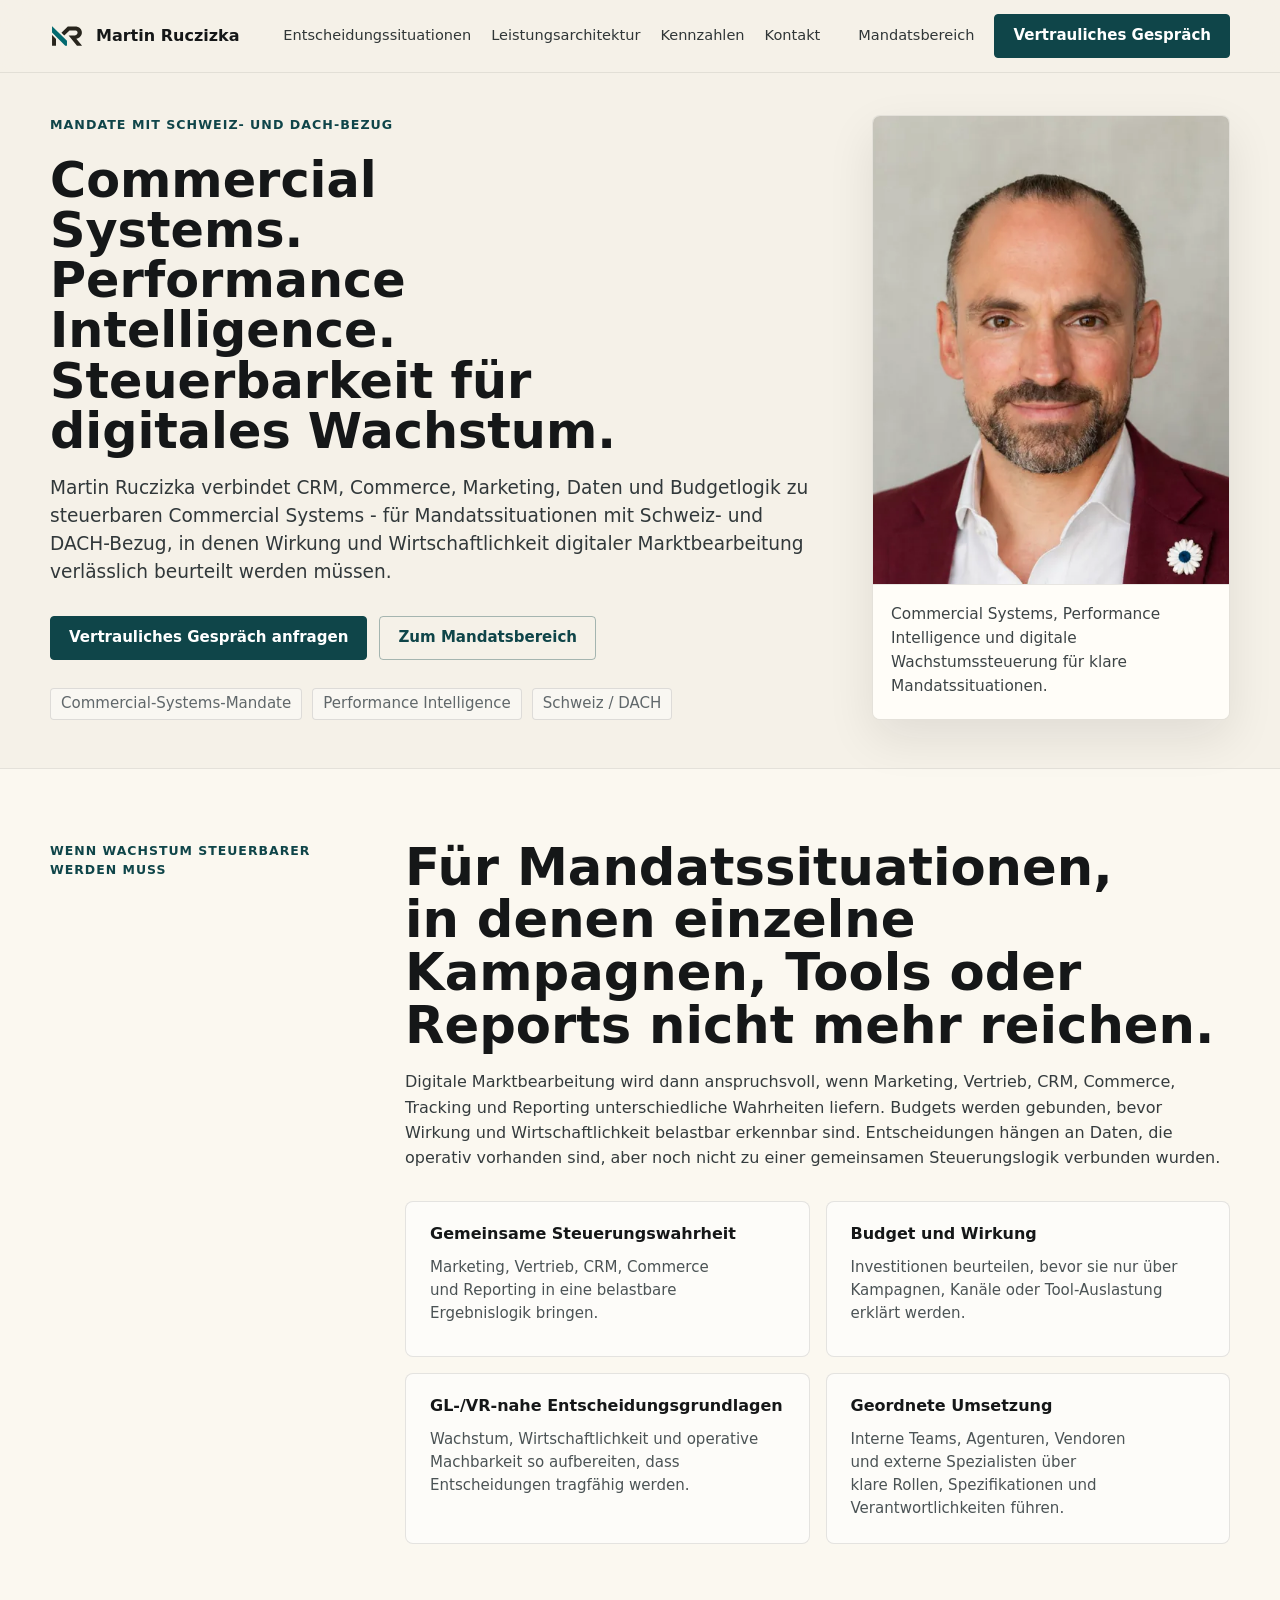
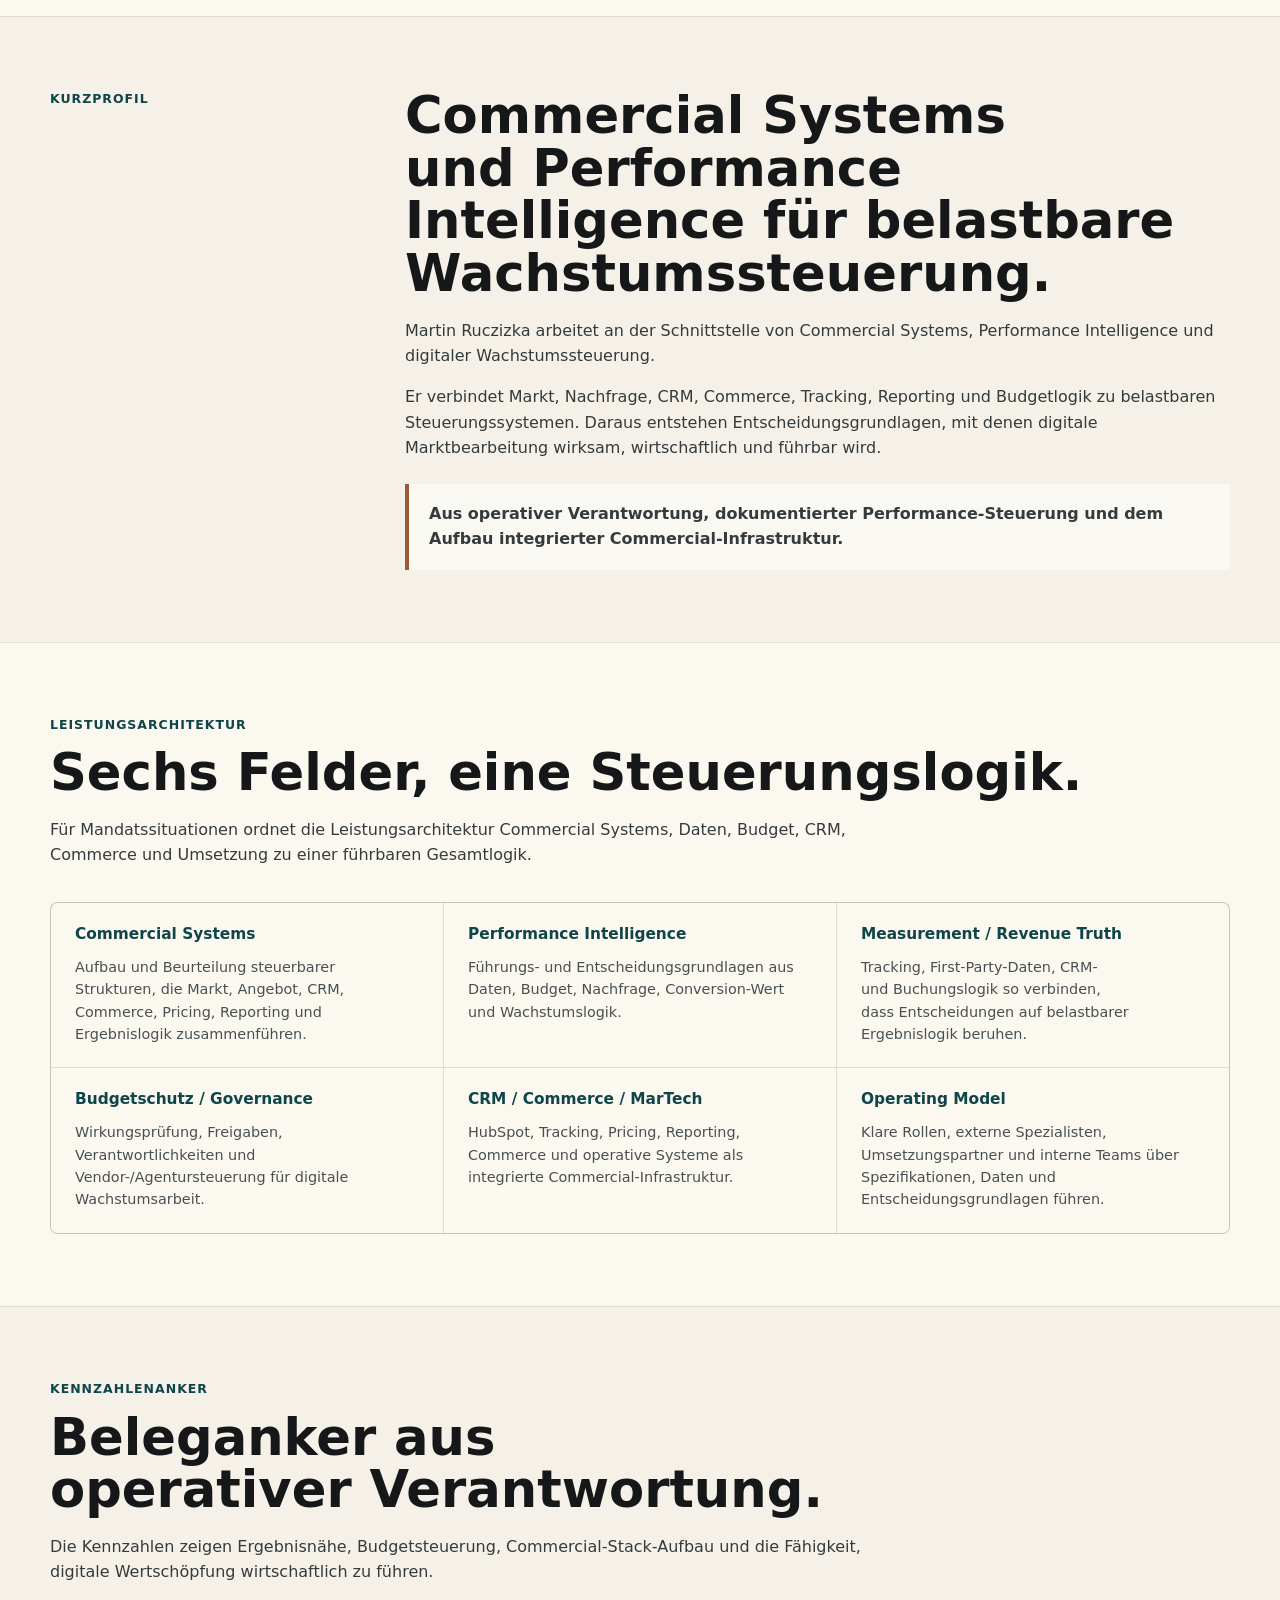
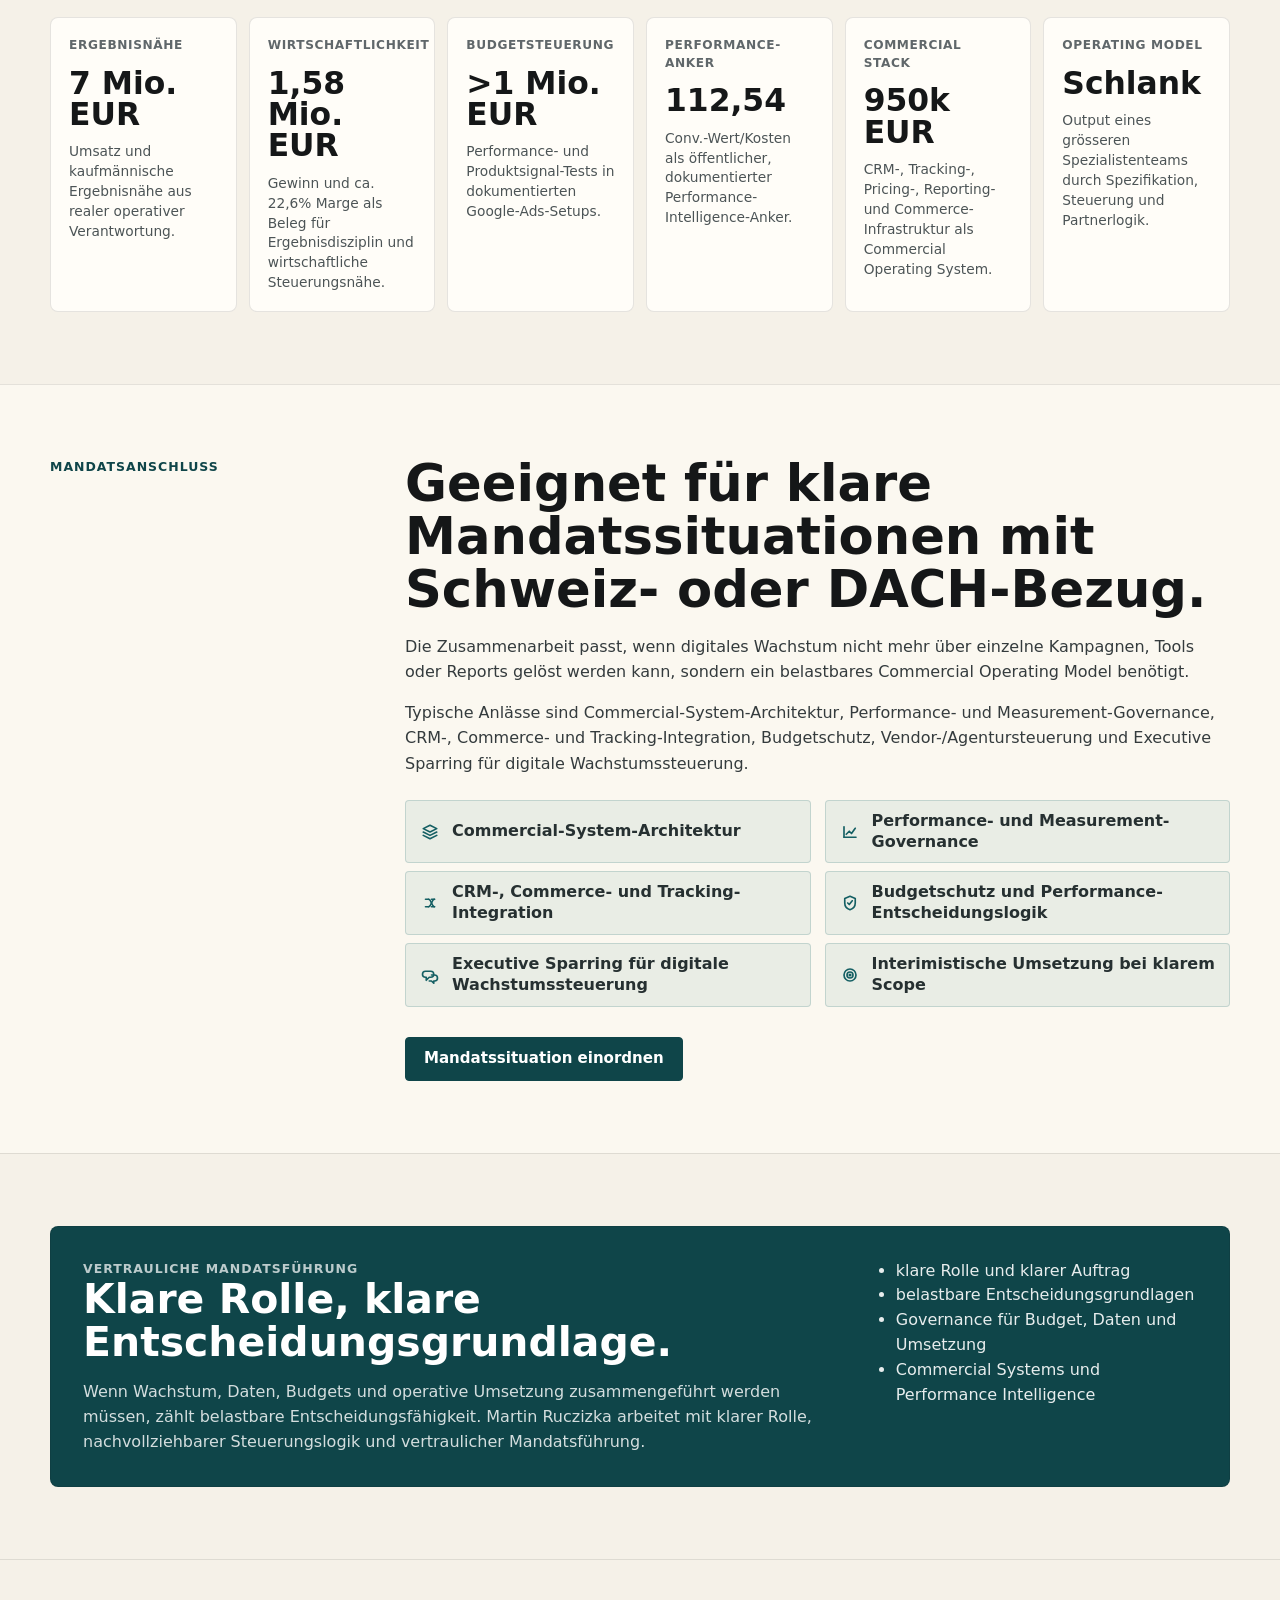
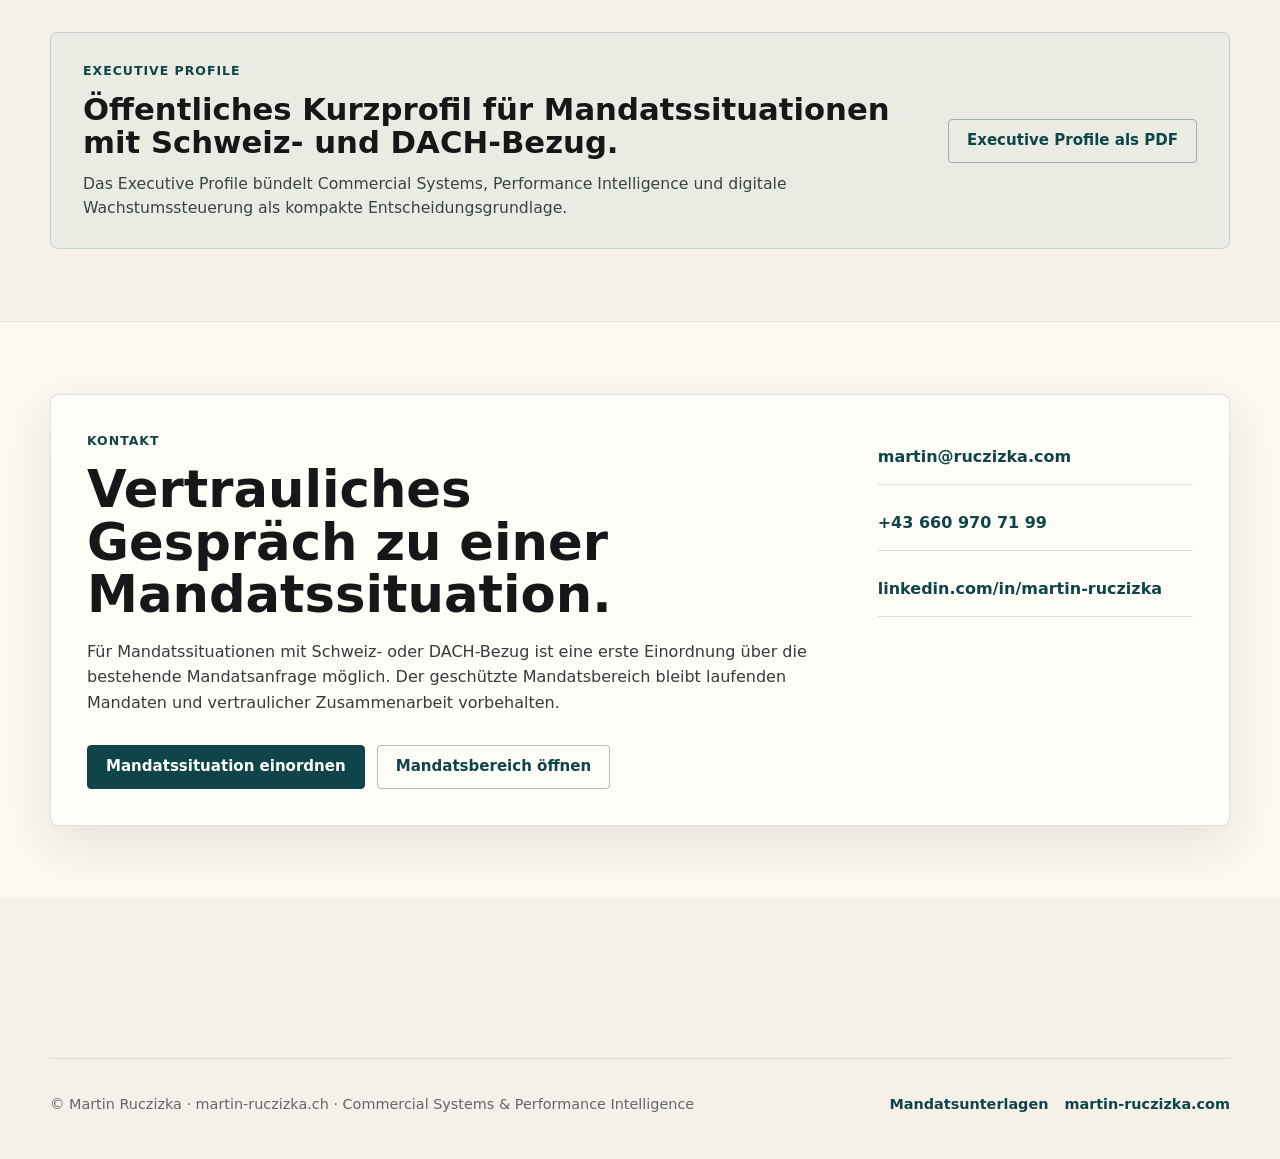
==== index.html @ a27197ae "add ch root favicon assets" ====
<!doctype html>
<html lang="de-CH">
<head>
  <meta charset="utf-8">
  <meta name="viewport" content="width=device-width,initial-scale=1">
  <title>Martin Ruczizka | Commercial Systems für Mandate mit Schweiz- und DACH-Bezug</title>
  <meta name="description" content="Martin Ruczizka verbindet Commercial Systems, Performance Intelligence, CRM, Commerce, Daten und Budgetlogik zu belastbaren Entscheidungsgrundlagen für Mandatssituationen mit Schweiz- und DACH-Bezug.">
  <meta name="robots" content="index,follow">
  <link rel="canonical" href="https://martin-ruczizka.ch/">
  <link rel="icon" href="/favicon.ico" sizes="any">
  <link rel="icon" type="image/png" sizes="48x48" href="/favicon-48x48.png">
  <link rel="icon" type="image/png" sizes="96x96" href="/favicon-96x96.png">
  <link rel="icon" type="image/svg+xml" href="/favicon.svg">
  <link rel="apple-touch-icon" sizes="180x180" href="/apple-touch-icon.png">
  <meta property="og:type" content="website">
  <meta property="og:title" content="Martin Ruczizka | Commercial Systems für Mandate mit Schweiz- und DACH-Bezug">
  <meta property="og:description" content="Martin Ruczizka verbindet Commercial Systems und Performance Intelligence zu belastbaren Entscheidungsgrundlagen für vertrauliche Mandatssituationen mit Schweiz- und DACH-Bezug.">
  <meta property="og:url" content="https://martin-ruczizka.ch/">
  <meta name="theme-color" content="#f5f1e8">
  <link rel="stylesheet" href="/shared/site-header.css">
  <style>
    :root {
      --paper: #f5f1e8;
      --paper-soft: #fbf8f0;
      --ink: #151718;
      --muted: #60676a;
      --line: #d9d1c4;
      --petrol: #145f63;
      --petrol-dark: #0f4549;
      --copper: #9b5c35;
      --sage: #dbe4dd;
      --white: #ffffff;
      --radius: 8px;
      --shadow: 0 18px 48px rgba(18, 24, 24, 0.09);
      font-family: Inter, ui-sans-serif, system-ui, -apple-system, BlinkMacSystemFont, "Segoe UI", sans-serif;
    }

    * {
      box-sizing: border-box;
    }

    html {
      scroll-behavior: smooth;
    }

    body {
      margin: 0;
      background: var(--paper);
      color: var(--ink);
      line-height: 1.55;
      text-rendering: optimizeLegibility;
    }

    img {
      display: block;
      max-width: 100%;
    }

    a {
      color: inherit;
      text-decoration: none;
    }

    .site-shell {
      min-height: 100vh;
    }

    .button {
      display: inline-flex;
      align-items: center;
      justify-content: center;
      min-height: 44px;
      padding: 0 18px;
      border: 1px solid var(--petrol-dark);
      border-radius: 4px;
      background: var(--petrol-dark);
      color: var(--white);
      font-weight: 700;
      font-size: 0.94rem;
      line-height: 1;
      transition: background 160ms ease, border-color 160ms ease, color 160ms ease;
    }

    .button:hover,
    .button:focus-visible {
      background: var(--petrol);
      border-color: var(--petrol);
      color: var(--white);
    }

    .button.secondary {
      background: transparent;
      color: var(--petrol-dark);
      border-color: rgba(15, 69, 73, 0.35);
    }

    .button.secondary:hover,
    .button.secondary:focus-visible {
      background: rgba(20, 95, 99, 0.08);
      border-color: var(--petrol);
      color: var(--petrol-dark);
    }

    .hero {
      width: min(1180px, calc(100% - 32px));
      margin: 0 auto;
      padding: 42px 0 48px;
      display: grid;
      grid-template-columns: minmax(0, 1fr) minmax(260px, 0.46fr);
      gap: 44px;
      align-items: end;
    }

    .eyebrow {
      margin: 0 0 20px;
      color: var(--petrol-dark);
      font-size: 0.79rem;
      font-weight: 800;
      letter-spacing: 0.08em;
      text-transform: uppercase;
    }

    h1,
    h2,
    h3,
    p {
      margin-top: 0;
    }

    h1 {
      max-width: 590px;
      margin-bottom: 18px;
      font-size: clamp(2.3rem, 3.85vw, 3.55rem);
      line-height: 1.02;
      letter-spacing: 0;
      font-weight: 820;
      text-wrap: balance;
      overflow-wrap: normal;
      word-break: normal;
      hyphens: manual;
    }

    .lead {
      max-width: 760px;
      color: #31383a;
      font-size: clamp(1.02rem, 1.45vw, 1.16rem);
      line-height: 1.5;
      text-wrap: pretty;
    }

    .hero-actions {
      display: flex;
      flex-wrap: wrap;
      gap: 12px;
      margin-top: 30px;
    }

    .meta-line {
      display: flex;
      flex-wrap: wrap;
      gap: 10px;
      margin-top: 28px;
      color: var(--muted);
      font-size: 0.94rem;
    }

    .meta-line span {
      display: inline-flex;
      align-items: center;
      min-height: 32px;
      padding: 0 10px;
      border: 1px solid rgba(21, 23, 24, 0.12);
      border-radius: 4px;
      background: rgba(255, 255, 255, 0.45);
    }

    .portrait-panel {
      align-self: stretch;
      display: grid;
      grid-template-rows: 1fr auto;
      overflow: hidden;
      border: 1px solid rgba(21, 23, 24, 0.1);
      border-radius: var(--radius);
      background: var(--paper-soft);
      box-shadow: var(--shadow);
    }

    .portrait-panel img {
      width: 100%;
      height: 100%;
      min-height: 300px;
      object-fit: cover;
      object-position: center 18%;
    }

    .portrait-caption {
      padding: 18px 18px 20px;
      border-top: 1px solid rgba(21, 23, 24, 0.1);
      background: #fffdf8;
      color: #3d4446;
      font-size: 0.96rem;
    }

    .band {
      border-top: 1px solid rgba(21, 23, 24, 0.1);
    }

    .band.light {
      background: var(--paper-soft);
    }

    .section {
      width: min(1180px, calc(100% - 32px));
      margin: 0 auto;
      padding: 72px 0;
    }

    .section-grid {
      display: grid;
      grid-template-columns: minmax(230px, 0.36fr) minmax(0, 1fr);
      gap: 58px;
      align-items: start;
    }

    .section-grid > *,
    .grid > *,
    .architecture > *,
    .metrics > *,
    .mandate-list > *,
    .contact-panel > *,
    .notice > * {
      min-width: 0;
    }

    .section h2 {
      margin-bottom: 18px;
      font-size: clamp(1.95rem, 4vw, 3.7rem);
      line-height: 1.03;
      letter-spacing: 0;
      text-wrap: balance;
      overflow-wrap: normal;
      word-break: normal;
      hyphens: manual;
    }

    .section-intro {
      max-width: 830px;
      color: #343b3d;
      font-size: clamp(1rem, 1.25vw, 1.08rem);
      line-height: 1.58;
      text-wrap: pretty;
    }

    .label {
      color: var(--petrol-dark);
      font-size: 0.78rem;
      font-weight: 850;
      letter-spacing: 0.08em;
      text-transform: uppercase;
    }

    .grid {
      display: grid;
      gap: 16px;
    }

    .grid.two {
      grid-template-columns: repeat(2, minmax(0, 1fr));
    }

    .card {
      min-height: 156px;
      padding: 22px 24px;
      border: 1px solid rgba(21, 23, 24, 0.11);
      border-radius: var(--radius);
      background: rgba(255, 255, 255, 0.58);
    }

    .card h3 {
      margin-bottom: 12px;
      font-size: clamp(1rem, 1.25vw, 1.08rem);
      line-height: 1.25;
      overflow-wrap: anywhere;
    }

    .card p {
      margin-bottom: 0;
      color: #4b5355;
      font-size: clamp(0.94rem, 1vw, 0.98rem);
      line-height: 1.55;
      text-wrap: pretty;
      overflow-wrap: anywhere;
    }

    .profile-copy {
      max-width: 860px;
      min-width: 0;
    }

    .profile-copy p {
      color: #333a3c;
      font-size: clamp(1rem, 1.25vw, 1.08rem);
      line-height: 1.58;
      text-wrap: pretty;
    }

    .proof-line {
      margin-top: 24px;
      padding: 18px 20px;
      border-left: 4px solid var(--copper);
      background: rgba(255, 255, 255, 0.5);
      color: #353b3c;
      font-weight: 650;
    }

    .architecture {
      display: grid;
      grid-template-columns: repeat(3, minmax(0, 1fr));
      gap: 1px;
      overflow: hidden;
      border: 1px solid rgba(21, 23, 24, 0.12);
      border-radius: var(--radius);
      background: rgba(21, 23, 24, 0.12);
    }

    .architecture-item {
      min-height: 158px;
      padding: 22px 24px;
      background: var(--paper-soft);
    }

    .architecture-item h3 {
      margin-bottom: 12px;
      font-size: clamp(0.96rem, 1vw, 1rem);
      line-height: 1.25;
      color: var(--petrol-dark);
      overflow-wrap: anywhere;
    }

    .architecture-item p {
      margin-bottom: 0;
      color: #485052;
      font-size: clamp(0.9rem, 0.95vw, 0.95rem);
      line-height: 1.55;
      text-wrap: pretty;
      overflow-wrap: anywhere;
    }

    .metrics {
      display: grid;
      grid-template-columns: repeat(6, minmax(0, 1fr));
      gap: 12px;
    }

    .metric {
      min-height: 156px;
      padding: 18px;
      border: 1px solid rgba(21, 23, 24, 0.11);
      border-radius: var(--radius);
      background: #fffdf8;
    }

    .metric small {
      display: block;
      min-height: 20px;
      margin-bottom: 12px;
      color: var(--muted);
      font-size: 0.76rem;
      font-weight: 800;
      letter-spacing: 0.05em;
      text-transform: uppercase;
    }

    .metric strong {
      display: block;
      margin-bottom: 12px;
      font-size: clamp(1.48rem, 2.45vw, 2rem);
      line-height: 1;
      letter-spacing: 0;
    }

    .metric p {
      margin-bottom: 0;
      color: #4c5456;
      font-size: clamp(0.86rem, 0.9vw, 0.9rem);
      line-height: 1.45;
      text-wrap: pretty;
      overflow-wrap: anywhere;
    }

    .mandate-list {
      display: grid;
      grid-template-columns: repeat(2, minmax(0, 1fr));
      gap: 8px 14px;
      margin: 24px 0 0;
      padding: 0;
      list-style: none;
    }

    .mandate-list li {
      display: flex;
      align-items: center;
      gap: 12px;
      min-height: 40px;
      padding: 10px 14px;
      border: 1px solid rgba(20, 95, 99, 0.18);
      border-radius: 4px;
      background: rgba(219, 228, 221, 0.55);
      color: #263031;
      font-weight: 650;
      line-height: 1.3;
    }

    .mandate-icon {
      display: inline-grid;
      place-items: center;
      width: 20px;
      height: 20px;
      flex: 0 0 20px;
      color: var(--petrol);
    }

    .mandate-icon svg {
      width: 18px;
      height: 18px;
      stroke: currentColor;
      stroke-width: 2.2;
      stroke-linecap: round;
      stroke-linejoin: round;
      fill: none;
    }

    .profile-panel {
      display: grid;
      grid-template-columns: minmax(0, 1fr) auto;
      gap: 28px;
      align-items: center;
      padding: 28px 32px;
      border: 1px solid rgba(20, 95, 99, 0.18);
      border-radius: var(--radius);
      background: rgba(219, 228, 221, 0.42);
    }

    .profile-panel h2 {
      max-width: 860px;
      margin-bottom: 12px;
      font-size: clamp(1.55rem, 2.4vw, 2.3rem);
      line-height: 1.08;
    }

    .profile-panel p:not(.label) {
      max-width: 820px;
      margin-bottom: 0;
      color: #394345;
      font-size: clamp(0.98rem, 1.2vw, 1.06rem);
      line-height: 1.55;
      text-wrap: pretty;
    }

    .button[aria-disabled="true"] {
      cursor: default;
      opacity: 0.72;
      pointer-events: none;
    }

    .notice {
      display: grid;
      grid-template-columns: minmax(0, 1fr) minmax(260px, 0.42fr);
      gap: 28px;
      align-items: start;
      padding: 32px;
      border: 1px solid rgba(21, 23, 24, 0.11);
      border-radius: var(--radius);
      background: var(--petrol-dark);
      color: var(--white);
    }

    .notice p {
      margin-bottom: 0;
      color: rgba(255, 255, 255, 0.82);
    }

    .notice h2 {
      margin-bottom: 16px;
      color: var(--white);
      font-size: clamp(1.8rem, 3.2vw, 3.1rem);
      line-height: 1.05;
      text-wrap: balance;
      overflow-wrap: anywhere;
      word-break: normal;
      hyphens: manual;
    }

    .notice ul {
      margin: 0;
      padding-left: 20px;
      color: rgba(255, 255, 255, 0.9);
    }

    .contact-panel {
      display: grid;
      grid-template-columns: minmax(0, 1fr) minmax(280px, 0.42fr);
      gap: 40px;
      align-items: start;
      padding: 36px;
      border: 1px solid rgba(21, 23, 24, 0.12);
      border-radius: var(--radius);
      background: #fffdf8;
      box-shadow: var(--shadow);
    }

    .contact-links {
      display: grid;
      gap: 12px;
    }

    .contact-links a {
      padding: 14px 0;
      border-bottom: 1px solid rgba(21, 23, 24, 0.12);
      color: var(--petrol-dark);
      font-weight: 750;
      word-break: break-word;
    }

    .footer {
      width: min(1180px, calc(100% - 32px));
      margin: 0 auto;
      padding: 34px 0 44px;
      display: flex;
      justify-content: space-between;
      gap: 16px;
      border-top: 1px solid rgba(21, 23, 24, 0.1);
      color: var(--muted);
      font-size: 0.9rem;
    }

    .footer a {
      color: var(--petrol-dark);
      font-weight: 700;
    }

    .footer-links {
      display: flex;
      justify-content: flex-end;
      gap: 16px;
      flex-wrap: wrap;
    }

    @media (min-width: 1025px) {
      #situationen,
      #architektur,
      #kennzahlen,
      #mandat {
        scroll-margin-top: 112px;
      }

      #kontakt {
        scroll-margin-top: 104px;
      }

      main {
        padding-bottom: 160px;
      }
    }

    @media (max-width: 1040px) {
      .hero,
      .section-grid,
      .contact-panel,
      .notice {
        grid-template-columns: minmax(0, 1fr);
      }

      .hero {
        padding-top: 50px;
      }

      .portrait-panel {
        max-width: 520px;
      }

      .architecture,
      .metrics {
        grid-template-columns: repeat(2, minmax(0, 1fr));
      }
    }

    @media (min-width: 721px) and (max-width: 1024px) {
      .section-grid {
        gap: 22px;
      }

      .section-grid .label {
        margin-bottom: 0;
      }

      .architecture-item {
        min-height: 0;
        padding: 22px;
      }

      .profile-panel {
        grid-template-columns: 1fr;
        gap: 20px;
        padding: 26px;
      }

      .profile-panel .button {
        justify-self: start;
      }
    }

    @media (max-width: 720px) {
      html {
        overflow-x: clip;
      }

      body {
        overflow-x: clip;
      }

      .hero,
      .section,
      .footer {
        width: auto;
        max-width: none;
        margin-left: 16px;
        margin-right: 16px;
      }

      h1 {
        max-width: 100%;
        font-size: clamp(1.86rem, 7.4vw, 2.32rem);
        line-height: 1.06;
      }

      .section h2 {
        font-size: clamp(1.48rem, 6.7vw, 1.92rem);
        line-height: 1.12;
        font-weight: 780;
        overflow-wrap: normal;
        word-break: normal;
        hyphens: manual;
      }

      .hero {
        padding-top: 34px;
      }

      .lead {
        font-size: clamp(0.98rem, 4.1vw, 1.04rem);
        line-height: 1.52;
      }

      .section-intro {
        font-size: clamp(0.95rem, 3.9vw, 1rem);
        line-height: 1.55;
      }

      .label {
        font-size: 0.72rem;
        line-height: 1.35;
      }

      .button {
        min-height: 42px;
        padding: 0 14px;
      }

      .section {
        padding: 54px 0;
      }

      .section-grid {
        gap: 18px;
      }

      .section-grid .label {
        margin-bottom: 0;
      }

      .grid.two,
      .architecture,
      .metrics,
      .mandate-list {
        grid-template-columns: minmax(0, 1fr);
      }

      .architecture-item {
        min-height: 0;
        padding: 20px;
      }

      .profile-panel {
        grid-template-columns: 1fr;
        gap: 18px;
        padding: 22px;
      }

      .profile-panel h2 {
        font-size: clamp(1.35rem, 6.1vw, 1.72rem);
      }

      .profile-copy {
        max-width: 100%;
      }

      .portrait-panel img {
        min-height: 340px;
      }

      .contact-panel,
      .notice {
        padding: 24px;
      }

      .notice h2 {
        font-size: clamp(1.16rem, 5.2vw, 1.42rem);
        line-height: 1.16;
        font-weight: 760;
      }

      .notice .label {
        font-size: 0.68rem;
      }

      .notice p,
      .notice li {
        font-size: clamp(0.94rem, 3.8vw, 1rem);
        line-height: 1.5;
      }

      .footer {
        flex-direction: column;
      }

      .footer-links {
        justify-content: flex-start;
      }
    }
  </style>
</head>
<body>
  <div class="site-shell" id="top">
    <!-- shared:site-header:start -->
<header class="topbar">
  <nav class="nav" aria-label="Hauptnavigation">
    <a class="brand" href="#top" aria-label="Martin Ruczizka Startseite">
      <img src="/assets/brand/mr-logo-progress-05-mark.svg" alt="" width="34" height="34">
      <span>Martin Ruczizka</span>
    </a>
    <div class="nav-links">
      <a class="nav-section-link" href="#situationen">Entscheidungssituationen</a>
      <a class="nav-section-link" href="#architektur">Leistungsarchitektur</a>
      <a class="nav-section-link" href="#kennzahlen">Kennzahlen</a>
      <a class="nav-section-link" href="#kontakt">Kontakt</a>
      <a href="https://mandate.martin-ruczizka.com/login">Mandatsbereich</a>
      <a class="button" href="https://martin-ruczizka.com/#mandat-einordnen">Vertrauliches Gespräch</a>
    </div>
  </nav>
</header>
<!-- shared:site-header:end -->

    <main>
      <section class="hero" aria-labelledby="hero-title">
        <div>
          <p class="eyebrow">Mandate mit Schweiz- und DACH-Bezug</p>
          <h1 id="hero-title">Commercial Systems. Performance Intelligence. Steuerbarkeit für digitales Wachstum.</h1>
          <p class="lead">Martin Ruczizka verbindet CRM, Commerce, Marketing, Daten und Budgetlogik zu steuerbaren Commercial Systems - für Mandatssituationen mit Schweiz- und DACH-Bezug, in denen Wirkung und Wirtschaftlichkeit digitaler Marktbearbeitung verlässlich beurteilt werden müssen.</p>
          <div class="hero-actions">
            <a class="button" href="https://martin-ruczizka.com/#mandat-einordnen">Vertrauliches Gespräch anfragen</a>
            <a class="button secondary" href="https://mandate.martin-ruczizka.com/login">Zum Mandatsbereich</a>
          </div>
          <div class="meta-line" aria-label="Profilrahmen">
            <span>Commercial-Systems-Mandate</span>
            <span>Performance Intelligence</span>
            <span>Schweiz / DACH</span>
          </div>
        </div>
        <aside class="portrait-panel" aria-label="Profilbild und Einordnung">
          <img src="/assets/profile_photo/martin-ruczizka-commercial-systems-profile-640.webp" alt="Martin Ruczizka">
          <div class="portrait-caption">Commercial Systems, Performance Intelligence und digitale Wachstumssteuerung für klare Mandatssituationen.</div>
        </aside>
      </section>

      <section class="band light" id="situationen">
        <div class="section section-grid">
          <div>
            <p class="label">Wenn Wachstum steuerbarer werden muss</p>
          </div>
          <div>
            <h2>Für Mandatssituationen, in denen einzelne Kampagnen, Tools oder Reports nicht mehr reichen.</h2>
            <p class="section-intro">Digitale Marktbearbeitung wird dann anspruchsvoll, wenn Marketing, Vertrieb, CRM, Commerce, Tracking und Reporting unterschiedliche Wahrheiten liefern. Budgets werden gebunden, bevor Wirkung und Wirtschaftlichkeit belastbar erkennbar sind. Entscheidungen hängen an Daten, die operativ vorhanden sind, aber noch nicht zu einer gemeinsamen Steuerungslogik verbunden wurden.</p>
            <div class="grid two" style="margin-top: 30px;">
              <article class="card">
                <h3>Gemeinsame Steuerungswahrheit</h3>
                <p>Marketing, Vertrieb, CRM, Commerce und Reporting in eine belastbare Ergebnislogik bringen.</p>
              </article>
              <article class="card">
                <h3>Budget und Wirkung</h3>
                <p>Investitionen beurteilen, bevor sie nur über Kampagnen, Kanäle oder Tool-Auslastung erklärt werden.</p>
              </article>
              <article class="card">
                <h3>GL-/VR-nahe Entscheidungsgrundlagen</h3>
                <p>Wachstum, Wirtschaftlichkeit und operative Machbarkeit so aufbereiten, dass Entscheidungen tragfähig werden.</p>
              </article>
              <article class="card">
                <h3>Geordnete Umsetzung</h3>
                <p>Interne Teams, Agenturen, Vendoren und externe Spezialisten über klare Rollen, Spezifikationen und Verantwortlichkeiten führen.</p>
              </article>
            </div>
          </div>
        </div>
      </section>

      <section class="band">
        <div class="section section-grid">
          <div>
            <p class="label">Kurzprofil</p>
          </div>
          <div class="profile-copy">
            <h2>Commercial Systems und Performance Intelligence für belastbare Wachstumssteuerung.</h2>
            <p>Martin Ruczizka arbeitet an der Schnittstelle von Commercial Systems, Performance Intelligence und digitaler Wachstumssteuerung.</p>
              <p>Er verbindet Markt, Nachfrage, CRM, Commerce, Tracking, Reporting und Budgetlogik zu belastbaren Steuerungssystemen. Daraus entstehen Entscheidungsgrundlagen, mit denen digitale Marktbearbeitung wirksam, wirtschaftlich und führbar wird.</p>
            <div class="proof-line">Aus operativer Verantwortung, dokumentierter Performance-Steuerung und dem Aufbau integrierter Commercial-Infrastruktur.</div>
          </div>
        </div>
      </section>

      <section class="band light" id="architektur">
        <div class="section">
          <p class="label">Leistungsarchitektur</p>
          <h2>Sechs Felder, eine Steuerungslogik.</h2>
          <p class="section-intro">Für Mandatssituationen ordnet die Leistungsarchitektur Commercial Systems, Daten, Budget, CRM, Commerce und Umsetzung zu einer führbaren Gesamtlogik.</p>
          <div class="architecture" style="margin-top: 34px;">
            <article class="architecture-item">
              <h3>Commercial Systems</h3>
              <p>Aufbau und Beurteilung steuerbarer Strukturen, die Markt, Angebot, CRM, Commerce, Pricing, Reporting und Ergebnislogik zusammenführen.</p>
            </article>
            <article class="architecture-item">
              <h3>Performance Intelligence</h3>
              <p>Führungs- und Entscheidungsgrundlagen aus Daten, Budget, Nachfrage, Conversion-Wert und Wachstumslogik.</p>
            </article>
            <article class="architecture-item">
              <h3>Measurement / Revenue Truth</h3>
              <p>Tracking, First-Party-Daten, CRM- und Buchungslogik so verbinden, dass Entscheidungen auf belastbarer Ergebnislogik beruhen.</p>
            </article>
            <article class="architecture-item">
              <h3>Budgetschutz / Governance</h3>
              <p>Wirkungsprüfung, Freigaben, Verantwortlichkeiten und Vendor-/Agentursteuerung für digitale Wachstumsarbeit.</p>
            </article>
            <article class="architecture-item">
              <h3>CRM / Commerce / MarTech</h3>
              <p>HubSpot, Tracking, Pricing, Reporting, Commerce und operative Systeme als integrierte Commercial-Infrastruktur.</p>
            </article>
            <article class="architecture-item">
              <h3>Operating Model</h3>
              <p>Klare Rollen, externe Spezialisten, Umsetzungspartner und interne Teams über Spezifikationen, Daten und Entscheidungsgrundlagen führen.</p>
            </article>
          </div>
        </div>
      </section>

      <section class="band" id="kennzahlen">
        <div class="section">
          <p class="label">Kennzahlenanker</p>
          <h2>Beleganker aus operativer Verantwortung.</h2>
          <p class="section-intro">Die Kennzahlen zeigen Ergebnisnähe, Budgetsteuerung, Commercial-Stack-Aufbau und die Fähigkeit, digitale Wertschöpfung wirtschaftlich zu führen.</p>
          <div class="metrics" style="margin-top: 32px;">
            <article class="metric">
              <small>Ergebnisnähe</small>
              <strong>7 Mio. EUR</strong>
              <p>Umsatz und kaufmännische Ergebnisnähe aus realer operativer Verantwortung.</p>
            </article>
            <article class="metric">
              <small>Wirtschaftlichkeit</small>
              <strong>1,58 Mio. EUR</strong>
              <p>Gewinn und ca. 22,6% Marge als Beleg für Ergebnisdisziplin und wirtschaftliche Steuerungsnähe.</p>
            </article>
            <article class="metric">
              <small>Budgetsteuerung</small>
              <strong>&gt;1 Mio. EUR</strong>
              <p>Performance- und Produktsignal-Tests in dokumentierten Google-Ads-Setups.</p>
            </article>
            <article class="metric">
              <small>Performance-Anker</small>
              <strong>112,54</strong>
              <p>Conv.-Wert/Kosten als öffentlicher, dokumentierter Performance-Intelligence-Anker.</p>
            </article>
            <article class="metric">
              <small>Commercial Stack</small>
              <strong>950k EUR</strong>
              <p>CRM-, Tracking-, Pricing-, Reporting- und Commerce-Infrastruktur als Commercial Operating System.</p>
            </article>
            <article class="metric">
              <small>Operating Model</small>
              <strong>Schlank</strong>
              <p>Output eines grösseren Spezialistenteams durch Spezifikation, Steuerung und Partnerlogik.</p>
            </article>
          </div>
        </div>
      </section>

      <section class="band light" id="mandat">
        <div class="section section-grid">
          <div>
            <p class="label">Mandatsanschluss</p>
          </div>
          <div>
            <h2>Geeignet für klare Mandatssituationen mit Schweiz- oder DACH-Bezug.</h2>
            <p class="section-intro">Die Zusammenarbeit passt, wenn digitales Wachstum nicht mehr über einzelne Kampagnen, Tools oder Reports gelöst werden kann, sondern ein belastbares Commercial Operating Model benötigt.</p>
            <p class="section-intro">Typische Anlässe sind Commercial-System-Architektur, Performance- und Measurement-Governance, CRM-, Commerce- und Tracking-Integration, Budgetschutz, Vendor-/Agentursteuerung und Executive Sparring für digitale Wachstumssteuerung.</p>
            <ul class="mandate-list">
              <li><span class="mandate-icon" aria-hidden="true"><svg viewBox="0 0 24 24"><path d="M12 3 3 7.5l9 4.5 9-4.5L12 3Z"/><path d="m3 12 9 4.5 9-4.5"/><path d="m3 16.5 9 4.5 9-4.5"/></svg></span><span>Commercial-System-Architektur</span></li>
              <li><span class="mandate-icon" aria-hidden="true"><svg viewBox="0 0 24 24"><path d="M4 19V5"/><path d="M4 19h16"/><path d="m7 15 4-4 3 3 5-7"/></svg></span><span>Performance- und Measurement-Governance</span></li>
              <li><span class="mandate-icon" aria-hidden="true"><svg viewBox="0 0 24 24"><path d="M6 7h4"/><path d="M14 17h4"/><path d="M10 7c4 0 4 10 8 10"/><path d="M14 7h4"/><path d="M6 17h4"/><path d="M10 17c4 0 4-10 8-10"/></svg></span><span>CRM-, Commerce- und Tracking-Integration</span></li>
              <li><span class="mandate-icon" aria-hidden="true"><svg viewBox="0 0 24 24"><path d="M12 3 5 6v6c0 4.4 2.8 7.6 7 9 4.2-1.4 7-4.6 7-9V6l-7-3Z"/><path d="m9 12 2 2 4-5"/></svg></span><span>Budgetschutz und Performance-Entscheidungslogik</span></li>
              <li><span class="mandate-icon" aria-hidden="true"><svg viewBox="0 0 24 24"><path d="M7 15H6a4 4 0 0 1 0-8h7a4 4 0 0 1 0 8h-2l-4 4v-4Z"/><path d="M14 12h4a4 4 0 0 1 0 8h-1v3l-3-3h-3"/></svg></span><span>Executive Sparring für digitale Wachstumssteuerung</span></li>
              <li><span class="mandate-icon" aria-hidden="true"><svg viewBox="0 0 24 24"><circle cx="12" cy="12" r="8"/><circle cx="12" cy="12" r="4"/><circle cx="12" cy="12" r="1"/></svg></span><span>Interimistische Umsetzung bei klarem Scope</span></li>
            </ul>
            <div class="hero-actions">
              <a class="button" href="https://martin-ruczizka.com/#mandat-einordnen">Mandatssituation einordnen</a>
            </div>
          </div>
        </div>
      </section>

      <section class="band">
        <div class="section">
          <div class="notice">
            <div>
              <p class="label" style="color: rgba(255,255,255,0.72);">Vertrauliche Mandatsführung</p>
              <h2>Klare Rolle, klare Entscheidungsgrundlage.</h2>
              <p>Wenn Wachstum, Daten, Budgets und operative Umsetzung zusammengeführt werden müssen, zählt belastbare Entscheidungsfähigkeit. Martin Ruczizka arbeitet mit klarer Rolle, nachvollziehbarer Steuerungslogik und vertraulicher Mandatsführung.</p>
            </div>
            <ul>
              <li>klare Rolle und klarer Auftrag</li>
              <li>belastbare Entscheidungsgrundlagen</li>
              <li>Governance für Budget, Daten und Umsetzung</li>
              <li>Commercial Systems und Performance Intelligence</li>
            </ul>
          </div>
        </div>
      </section>

      <section class="band">
        <div class="section">
          <div class="profile-panel">
            <div>
              <p class="label">Executive Profile</p>
              <h2>Öffentliches Kurzprofil für Mandatssituationen mit Schweiz- und DACH-Bezug.</h2>
              <p>Das Executive Profile bündelt Commercial Systems, Performance Intelligence und digitale Wachstumssteuerung als kompakte Entscheidungsgrundlage.</p>
            </div>
            <a class="button secondary" href="/assets/pdf/martin-ruczizka-executive-profile-schweiz-commercial-systems.pdf">Executive Profile als PDF</a>
          </div>
        </div>
      </section>

      <section class="band light" id="kontakt">
        <div class="section">
          <div class="contact-panel">
            <div>
              <p class="label">Kontakt</p>
              <h2>Vertrauliches Gespräch zu einer Mandatssituation.</h2>
              <p class="section-intro">Für Mandatssituationen mit Schweiz- oder DACH-Bezug ist eine erste Einordnung über die bestehende Mandatsanfrage möglich. Der geschützte Mandatsbereich bleibt laufenden Mandaten und vertraulicher Zusammenarbeit vorbehalten.</p>
              <div class="hero-actions">
                <a class="button" href="https://martin-ruczizka.com/#mandat-einordnen">Mandatssituation einordnen</a>
                <a class="button secondary" href="https://mandate.martin-ruczizka.com/login">Mandatsbereich öffnen</a>
              </div>
            </div>
            <div class="contact-links" aria-label="Direkte Kontaktdaten">
              <a href="mailto:martin@ruczizka.com">martin@ruczizka.com</a>
              <a href="tel:+436609707199">+43 660 970 71 99</a>
              <a href="https://www.linkedin.com/in/martin-ruczizka/">linkedin.com/in/martin-ruczizka</a>
            </div>
          </div>
        </div>
      </section>
    </main>

    <footer class="footer">
      <span>© Martin Ruczizka · martin-ruczizka.ch · Commercial Systems &amp; Performance Intelligence</span>
      <div class="footer-links">
        <a href="/mandatsunterlagen/">Mandatsunterlagen</a>
        <a href="https://martin-ruczizka.com/">martin-ruczizka.com</a>
      </div>
    </footer>
  </div>
</body>
</html>
---- shared/site-header.css ----
.topbar {
  position: sticky;
  top: 0;
  z-index: 20;
  background: rgba(245, 241, 232, 0.92);
  border-bottom: 1px solid rgba(21, 23, 24, 0.08);
  backdrop-filter: blur(16px);
  font-family: Inter, ui-sans-serif, system-ui, -apple-system, BlinkMacSystemFont, "Segoe UI", sans-serif;
  font-size: 16px;
  line-height: 1.55;
  text-rendering: optimizeLegibility;
}

.topbar .nav {
  width: min(1180px, calc(100% - 32px));
  min-height: 72px;
  margin: 0 auto;
  display: flex;
  align-items: center;
  justify-content: space-between;
  gap: 24px;
}

.topbar .brand {
  display: inline-flex;
  align-items: center;
  gap: 12px;
  min-width: 220px;
  font-weight: 750;
  letter-spacing: 0;
}

.topbar .brand img {
  width: 34px;
  height: 34px;
}

.topbar .nav-links {
  display: flex;
  align-items: center;
  justify-content: flex-end;
  gap: 20px;
  font-size: 0.91rem;
  color: #303637;
  white-space: nowrap;
}

.topbar .nav-links a {
  border-bottom: 1px solid transparent;
  padding-block: 4px;
}

.topbar .nav-links a:not(.button):hover,
.topbar .nav-links a:not(.button):focus-visible {
  border-color: var(--petrol);
  color: var(--petrol-dark);
}

.topbar .nav-links .button {
  display: inline-flex;
  align-items: center;
  justify-content: center;
  min-height: 44px;
  padding: 0 18px;
  border: 1px solid var(--petrol-dark);
  border-radius: 4px;
  background: var(--petrol-dark);
  color: var(--white);
  font-weight: 700;
  font-size: 0.94rem;
  line-height: 1;
  text-align: center;
  transition: background 160ms ease, border-color 160ms ease, color 160ms ease;
}

.topbar .nav-links .button:hover,
.topbar .nav-links .button:focus-visible {
  background: var(--petrol);
  border-color: var(--petrol);
  border-bottom-color: var(--petrol);
  color: var(--white);
}

@media (min-width: 1025px) {
  .topbar .nav-links .nav-section-link {
    transform: translateX(-18px);
  }
}

@media (min-width: 1025px) and (max-width: 1180px) {
  .topbar .nav {
    gap: 18px;
  }

  .topbar .brand {
    min-width: 205px;
  }

  .topbar .nav-links {
    gap: 16px;
  }

  .topbar .nav-links .nav-section-link {
    display: none;
  }
}

@media (min-width: 721px) and (max-width: 1024px) {
  .topbar .nav {
    min-height: 72px;
    flex-direction: row;
    align-items: center;
    padding: 0;
  }

  .topbar .nav-links {
    width: auto;
    justify-content: flex-end;
    overflow-x: visible;
  }

  .topbar .nav-links .nav-section-link {
    display: none;
  }
}

@media (max-width: 720px) {
  .topbar {
    position: sticky;
  }

  .topbar .nav {
    width: auto;
    max-width: none;
    min-height: 62px;
    margin-left: 16px;
    margin-right: 16px;
    flex-direction: row;
    align-items: center;
    padding: 10px 0;
  }

  .topbar .brand {
    min-width: 0;
    flex: 0 0 auto;
  }

  .topbar .brand span {
    display: none;
  }

  .topbar .nav-links {
    width: auto;
    display: flex;
    align-items: center;
    justify-content: flex-end;
    gap: 0;
    font-size: 0.86rem;
    white-space: normal;
    overflow-x: visible;
  }

  .topbar .nav-links a:not(.button) {
    display: none;
  }

  .topbar .nav-links .button {
    width: auto;
    min-height: 38px;
    padding: 0 13px;
    font-size: 0.84rem;
    line-height: 1;
  }

  .topbar .brand img {
    width: 34px;
    height: 34px;
  }
}
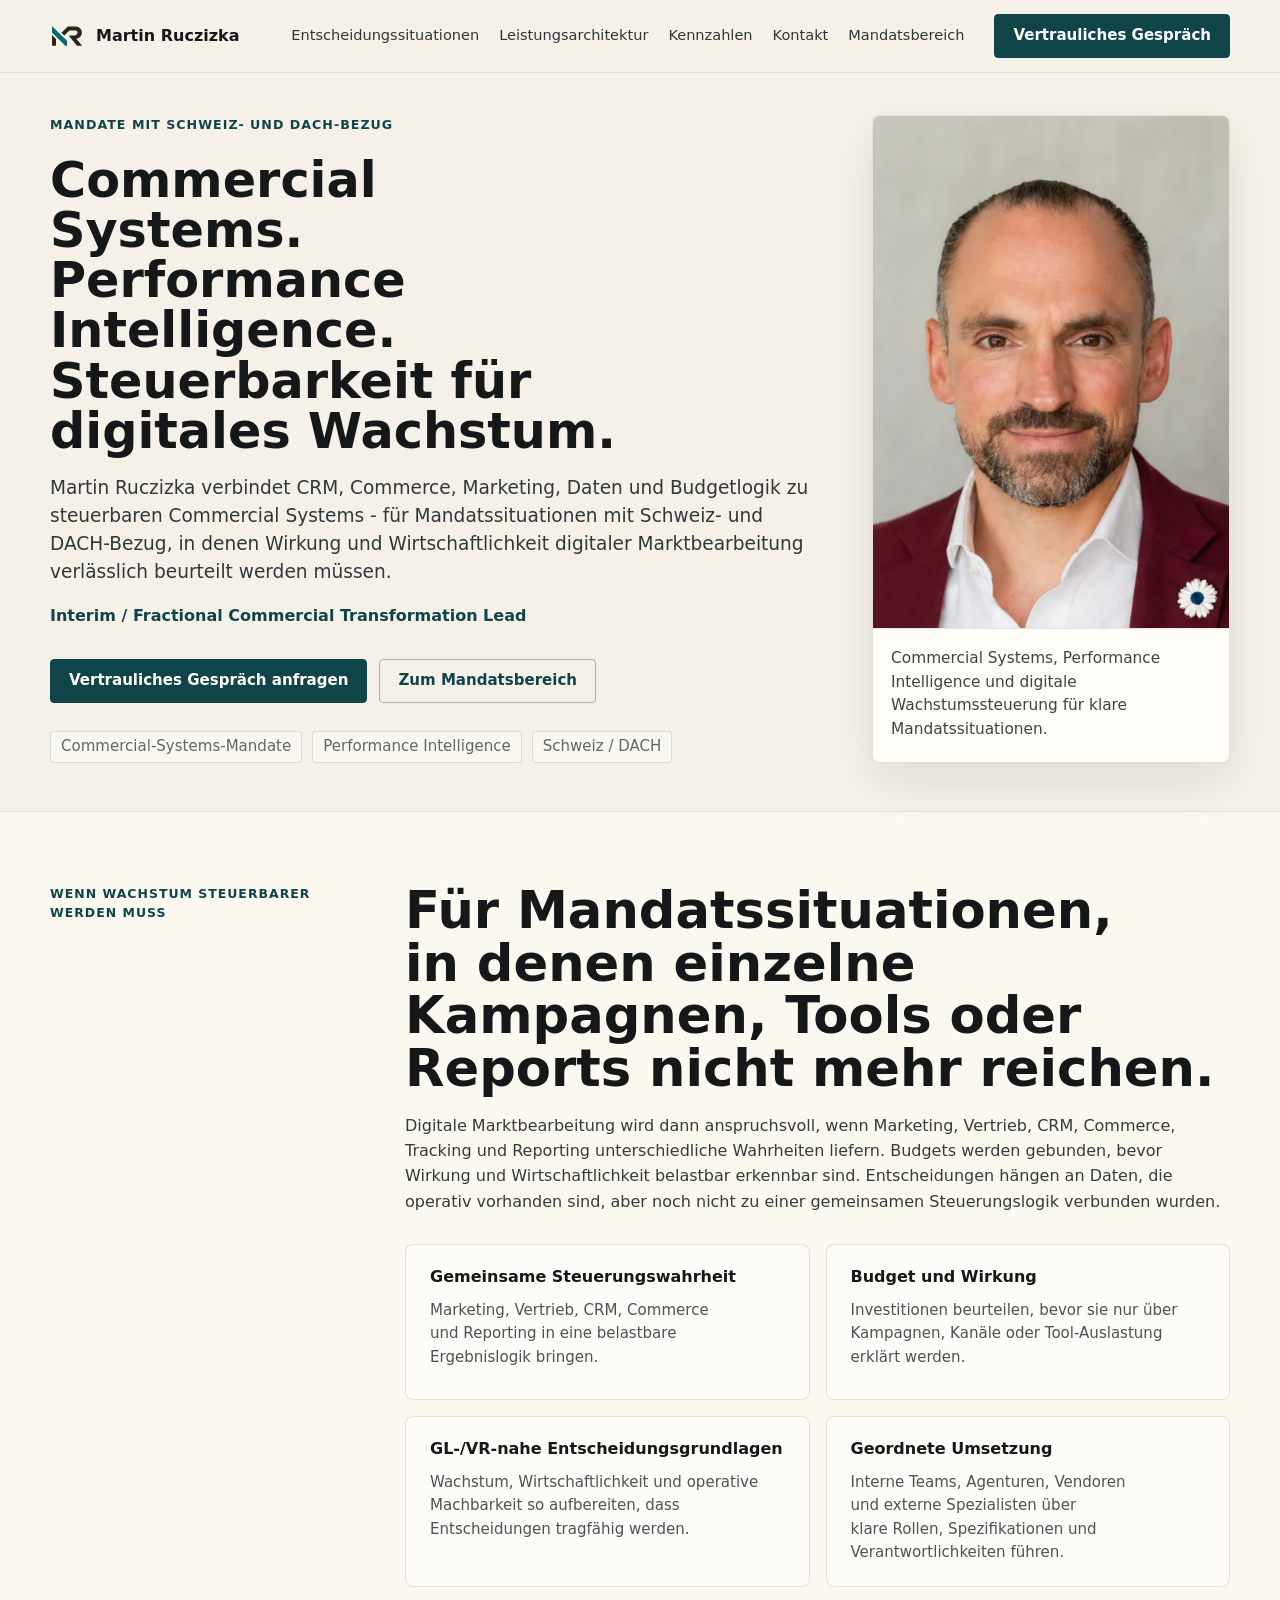
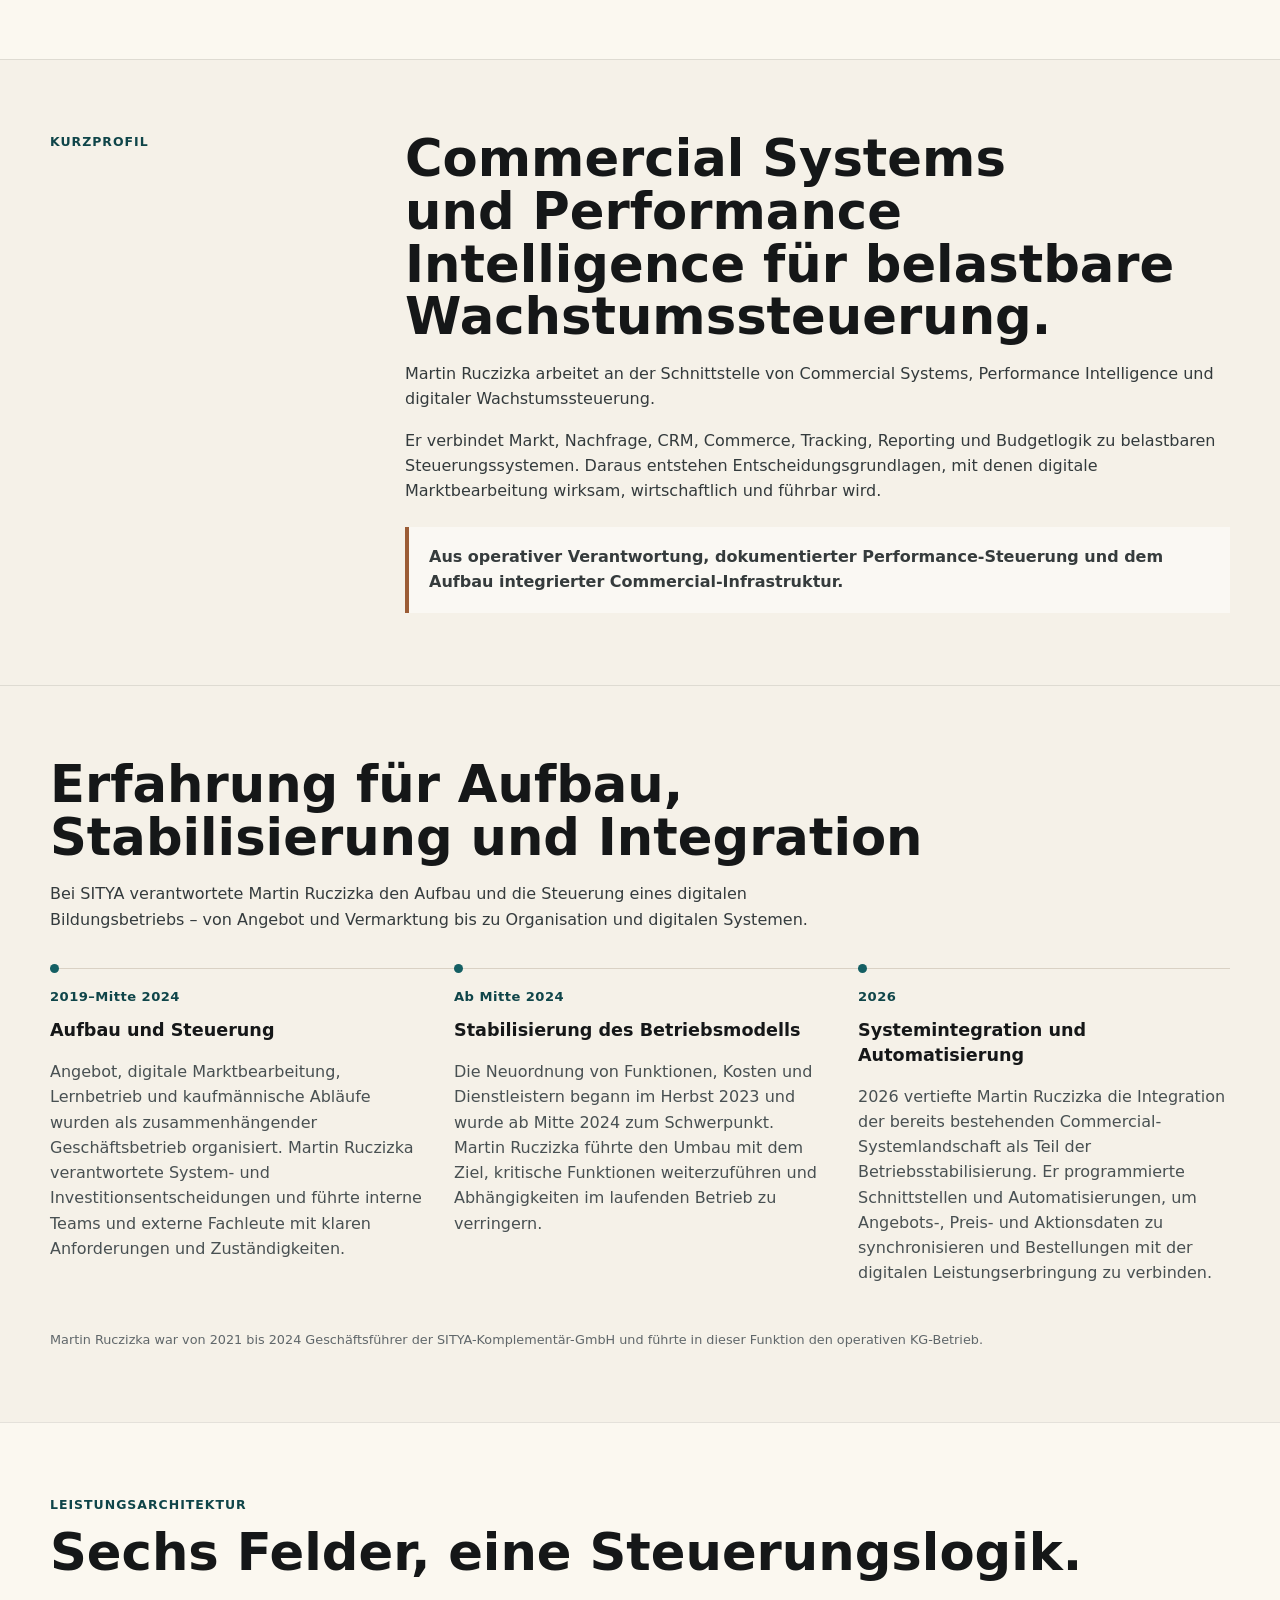
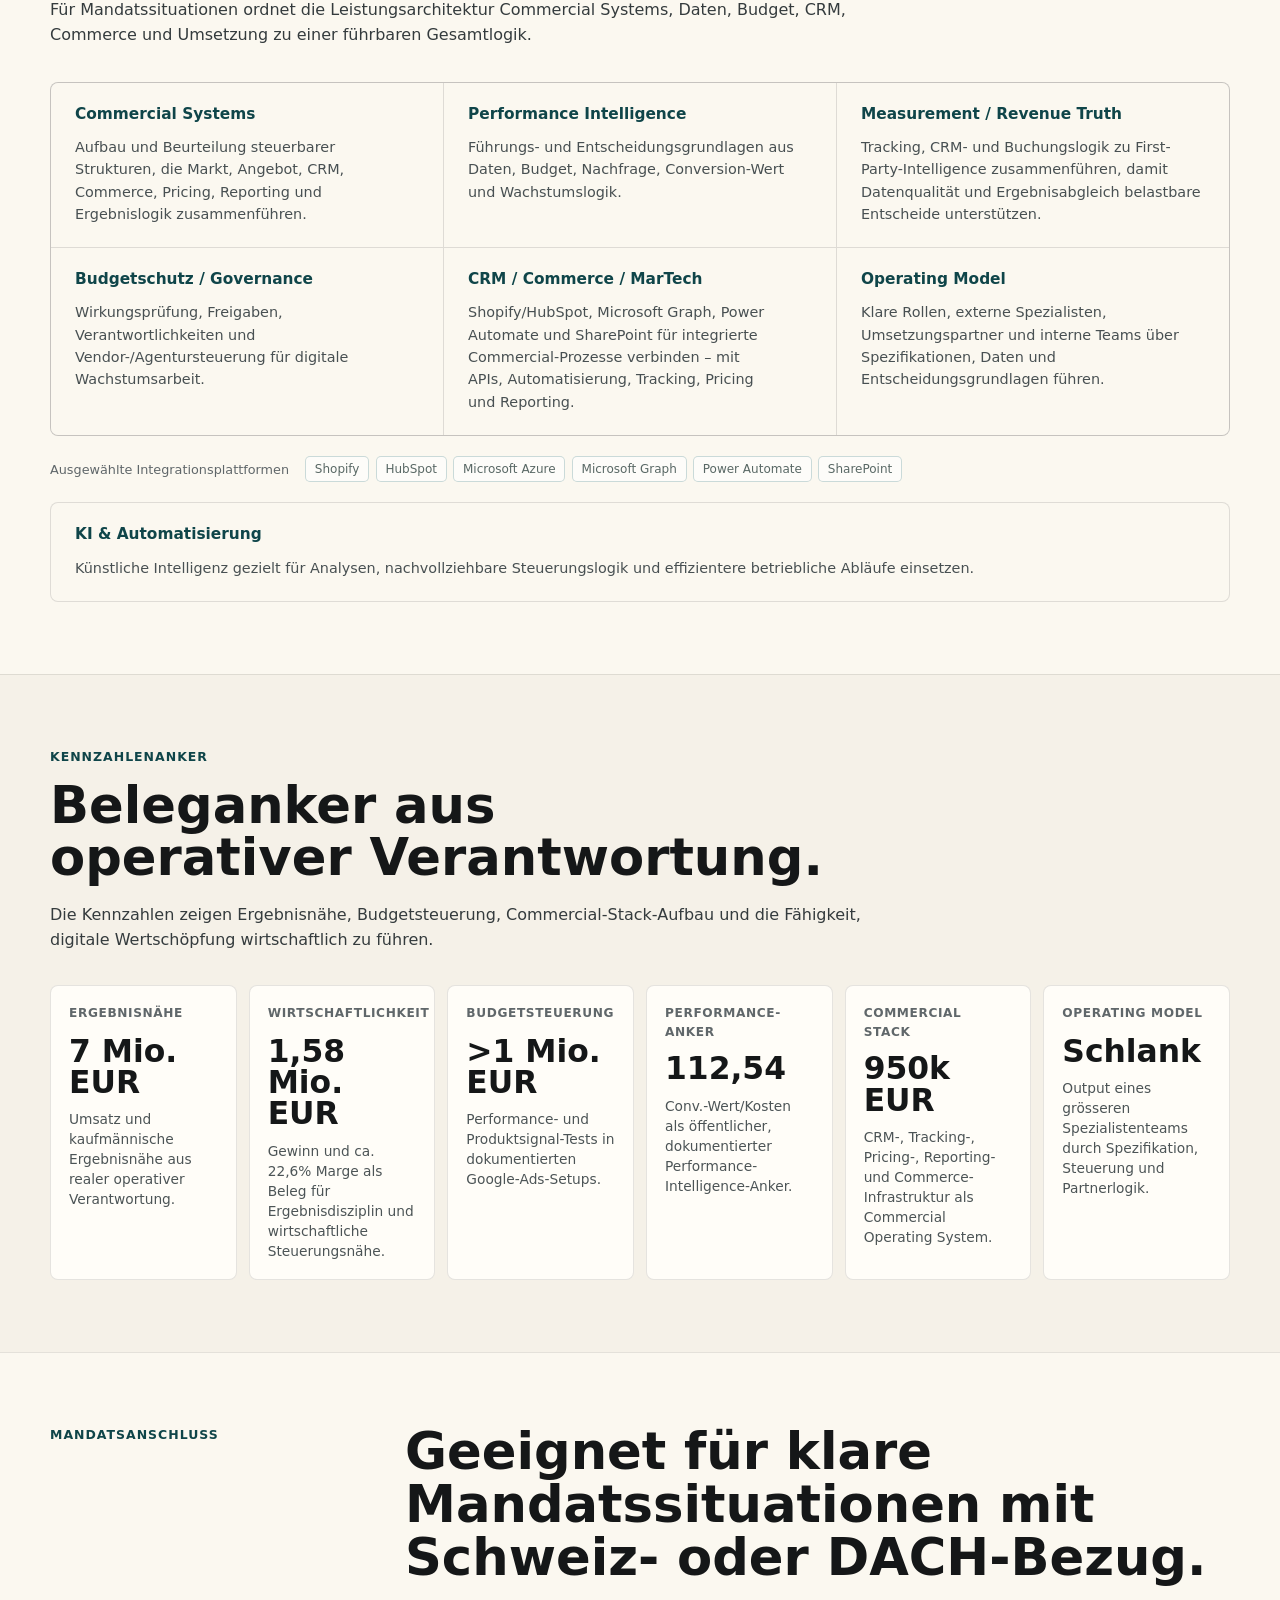
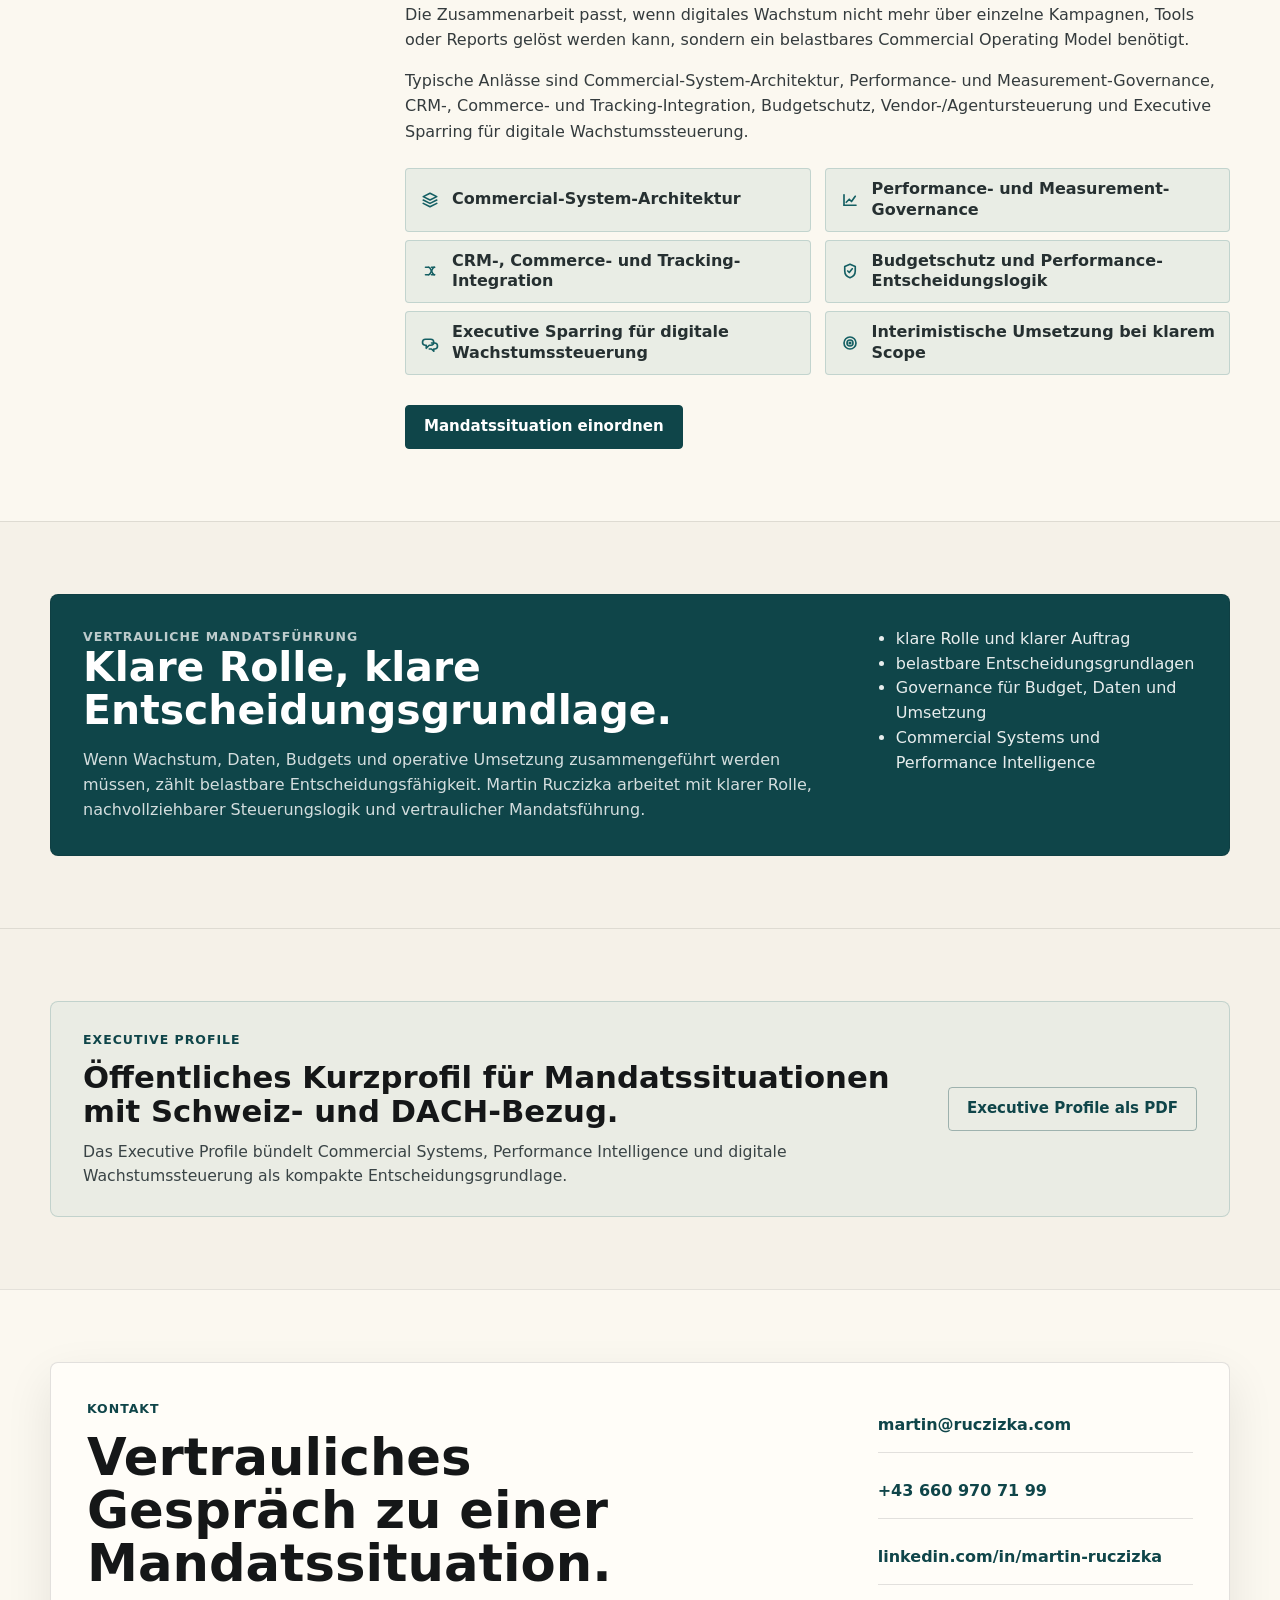
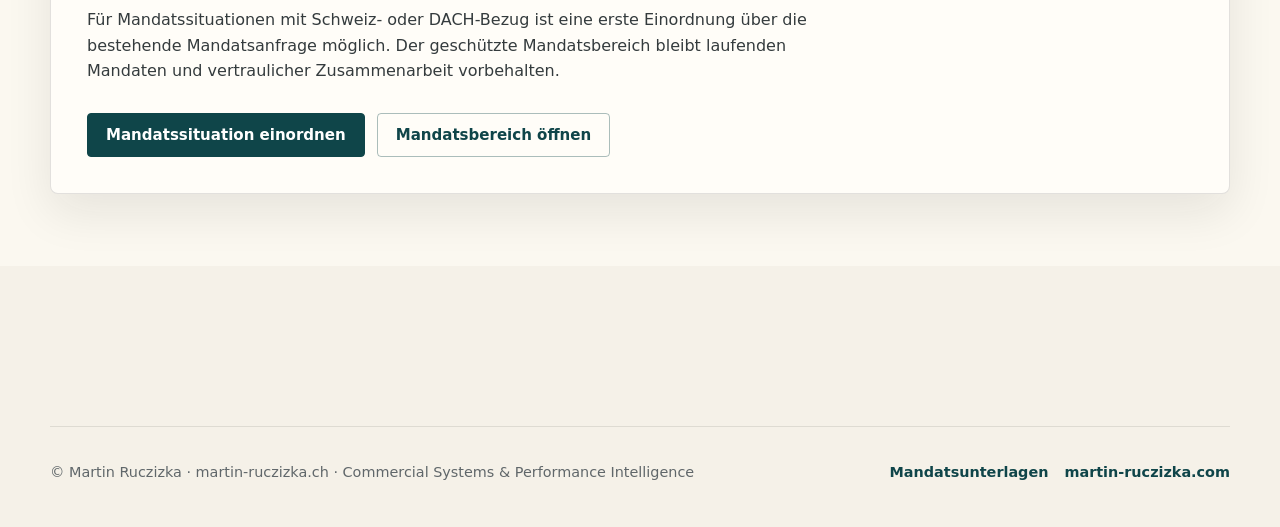
==== commit 9166b25e: "Publish approved CH timeline and integration platform profile" ====
--- a/index.html
+++ b/index.html
@@ -738,6 +738,31 @@
         justify-content: flex-start;
       }
     }
+    /* CH-local-deltas:start */
+    #erfahrung { scroll-margin-top: 120px; }
+    .ch-mandate-role { margin: 18px 0; color: var(--petrol-dark); font-weight: 600; }
+    .ch-experience-lead { max-width: 830px; color: #343b3d; font-size: clamp(1rem, 1.25vw, 1.08rem); line-height: 1.58; }
+    .ch-timeline { position: relative; display: grid; grid-template-columns: repeat(3, minmax(0, 1fr)); gap: 32px; margin: 32px 0 24px; }
+    .ch-timeline::before { content: ""; position: absolute; top: 4px; left: 0; right: 0; height: 1px; background: var(--line); }
+    .ch-timeline-phase { position: relative; min-width: 0; padding-top: 24px; }
+    .ch-timeline-phase::before { content: ""; position: absolute; top: 0; left: 0; width: 9px; height: 9px; border-radius: 50%; background: var(--petrol); }
+    .ch-timeline-phase h3 { margin: 0 0 16px; font-size: 1.1rem; line-height: 1.4; }
+    .ch-timeline-year { display: block; margin-bottom: 12px; color: var(--petrol-dark); font-size: .82rem; font-weight: 600; letter-spacing: .035em; }
+    .ch-timeline-separator { display: none; }
+    .ch-timeline-phase p { margin: 0; color: #485052; font-size: 1rem; line-height: 1.58; overflow-wrap: anywhere; }
+    .ch-experience-note { margin: 0; padding-top: 20px; color: var(--muted); font-size: .8rem; }
+    .ch-platforms { display: flex; flex-wrap: wrap; align-items: center; gap: .5rem 1rem; margin-top: 16px; padding: .25rem 0; min-width: 0; }
+    .ch-platforms h3 { margin: 0; color: var(--muted); font-size: .8rem; font-weight: 500; line-height: 1.5; }
+    .ch-platforms ul { display: flex; flex-wrap: wrap; gap: .4rem; list-style: none; padding: 0; margin: 0; min-width: 0; }
+    .ch-platforms li { padding: .2rem .55rem; border: 1px solid rgba(20, 95, 99, .22); border-radius: 5px; background: rgba(255,255,255,.6); color: #596865; font-size: .75rem; line-height: 1.5; }
+    .ch-ai-card { margin-top: 16px; min-height: 0; border: 1px solid rgba(21,23,24,.12); border-radius: var(--radius); }
+    @media (max-width: 1040px) {
+      .ch-timeline { grid-template-columns: 1fr; gap: 32px; }
+      .ch-timeline::before { top: 4px; bottom: 0; left: 4px; right: auto; width: 1px; height: auto; }
+      .ch-timeline-phase { padding: 0 0 0 24px; }
+      .ch-timeline-phase::before { top: 4px; }
+    }
+    /* CH-local-deltas:end */
   </style>
 </head>
 <body>
@@ -767,6 +792,9 @@
           <p class="eyebrow">Mandate mit Schweiz- und DACH-Bezug</p>
           <h1 id="hero-title">Commercial Systems. Performance Intelligence. Steuerbarkeit für digitales Wachstum.</h1>
           <p class="lead">Martin Ruczizka verbindet CRM, Commerce, Marketing, Daten und Budgetlogik zu steuerbaren Commercial Systems - für Mandatssituationen mit Schweiz- und DACH-Bezug, in denen Wirkung und Wirtschaftlichkeit digitaler Marktbearbeitung verlässlich beurteilt werden müssen.</p>
+          <!-- CH01:start -->
+          <p class="ch-mandate-role">Interim / Fractional Commercial Transformation Lead</p>
+          <!-- CH01:end -->
           <div class="hero-actions">
             <a class="button" href="https://martin-ruczizka.com/#mandat-einordnen">Vertrauliches Gespräch anfragen</a>
             <a class="button secondary" href="https://mandate.martin-ruczizka.com/login">Zum Mandatsbereich</a>
@@ -827,6 +855,30 @@
         </div>
       </section>
 
+      <!-- CH02:start -->
+      <section class="band" id="erfahrung">
+        <div class="section">
+          <h2>Erfahrung für Aufbau, Stabilisierung und Integration</h2>
+          <p class="ch-experience-lead">Bei SITYA verantwortete Martin Ruczizka den Aufbau und die Steuerung eines digitalen Bildungsbetriebs – von Angebot und Vermarktung bis zu Organisation und digitalen Systemen.</p>
+          <div class="ch-timeline">
+            <article class="ch-timeline-phase">
+              <h3><span class="ch-timeline-year">2019–Mitte 2024</span><span class="ch-timeline-separator"> · </span><span>Aufbau und Steuerung</span></h3>
+              <p>Angebot, digitale Marktbearbeitung, Lernbetrieb und kaufmännische Abläufe wurden als zusammenhängender Geschäftsbetrieb organisiert. Martin Ruczizka verantwortete System- und Investitionsentscheidungen und führte interne Teams und externe Fachleute mit klaren Anforderungen und Zuständigkeiten.</p>
+            </article>
+            <article class="ch-timeline-phase">
+              <h3><span class="ch-timeline-year">Ab Mitte 2024</span><span class="ch-timeline-separator"> · </span><span>Stabilisierung des Betriebsmodells</span></h3>
+              <p>Die Neuordnung von Funktionen, Kosten und Dienstleistern begann im Herbst 2023 und wurde ab Mitte 2024 zum Schwerpunkt. Martin Ruczizka führte den Umbau mit dem Ziel, kritische Funktionen weiterzuführen und Abhängigkeiten im laufenden Betrieb zu verringern.</p>
+            </article>
+            <article class="ch-timeline-phase">
+              <h3><span class="ch-timeline-year">2026</span><span class="ch-timeline-separator"> · </span><span>Systemintegration und Automatisierung</span></h3>
+              <p>2026 vertiefte Martin Ruczizka die Integration der bereits bestehenden Commercial-Systemlandschaft als Teil der Betriebsstabilisierung. Er programmierte Schnittstellen und Automatisierungen, um Angebots-, Preis- und Aktionsdaten zu synchronisieren und Bestellungen mit der digitalen Leistungserbringung zu verbinden.</p>
+            </article>
+          </div>
+          <p class="ch-experience-note">Martin Ruczizka war von 2021 bis 2024 Geschäftsführer der SITYA-Komplementär-GmbH und führte in dieser Funktion den operativen KG-Betrieb.</p>
+        </div>
+      </section>
+      <!-- CH02:end -->
+
       <section class="band light" id="architektur">
         <div class="section">
           <p class="label">Leistungsarchitektur</p>
@@ -843,7 +895,7 @@
             </article>
             <article class="architecture-item">
               <h3>Measurement / Revenue Truth</h3>
-              <p>Tracking, First-Party-Daten, CRM- und Buchungslogik so verbinden, dass Entscheidungen auf belastbarer Ergebnislogik beruhen.</p>
+              <p>Tracking, CRM- und Buchungslogik zu First-Party-Intelligence zusammenführen, damit Datenqualität und Ergebnisabgleich belastbare Entscheide unterstützen.</p>
             </article>
             <article class="architecture-item">
               <h3>Budgetschutz / Governance</h3>
@@ -851,13 +903,25 @@
             </article>
             <article class="architecture-item">
               <h3>CRM / Commerce / MarTech</h3>
-              <p>HubSpot, Tracking, Pricing, Reporting, Commerce und operative Systeme als integrierte Commercial-Infrastruktur.</p>
+              <p>Shopify/HubSpot, Microsoft Graph, Power Automate und SharePoint für integrierte Commercial-Prozesse verbinden – mit APIs, Automatisierung, Tracking, Pricing und Reporting.</p>
             </article>
             <article class="architecture-item">
               <h3>Operating Model</h3>
               <p>Klare Rollen, externe Spezialisten, Umsetzungspartner und interne Teams über Spezifikationen, Daten und Entscheidungsgrundlagen führen.</p>
             </article>
           </div>
+          <!-- CH05:start -->
+          <div class="ch-platforms">
+            <h3>Ausgewählte Integrationsplattformen</h3>
+            <ul><li>Shopify</li><li>HubSpot</li><li>Microsoft Azure</li><li>Microsoft Graph</li><li>Power Automate</li><li>SharePoint</li></ul>
+          </div>
+          <!-- CH05:end -->
+          <!-- CH06:start -->
+          <article class="architecture-item ch-ai-card">
+            <h3>KI &amp; Automatisierung</h3>
+            <p>Künstliche Intelligenz gezielt für Analysen, nachvollziehbare Steuerungslogik und effizientere betriebliche Abläufe einsetzen.</p>
+          </article>
+          <!-- CH06:end -->
         </div>
       </section>
 
--- a/shared/site-header.css
+++ b/shared/site-header.css
@@ -81,9 +81,9 @@
   color: var(--white);
 }
 
-@media (min-width: 1025px) {
-  .topbar .nav-links .nav-section-link {
-    transform: translateX(-18px);
+@media (min-width: 1181px) {
+  .topbar .nav-links a:not(.button) {
+    transform: translateX(-10px);
   }
 }
 
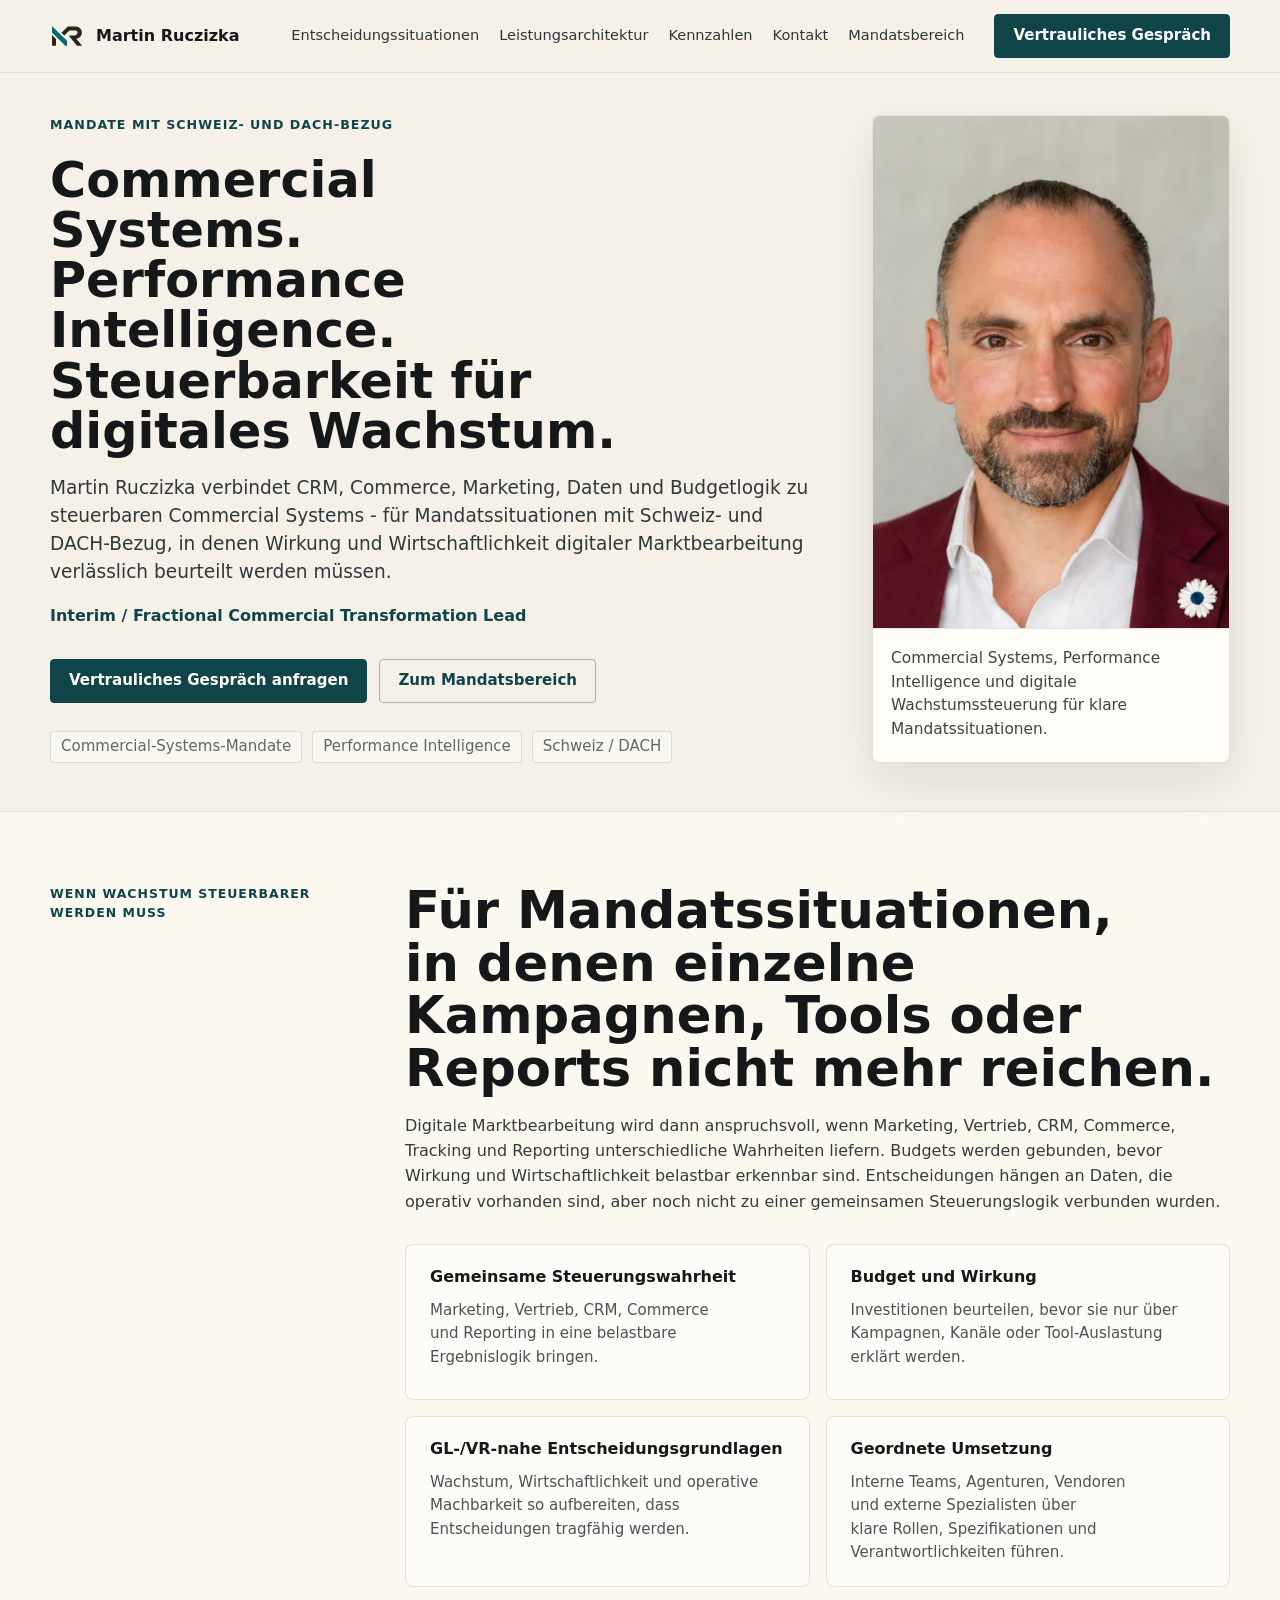
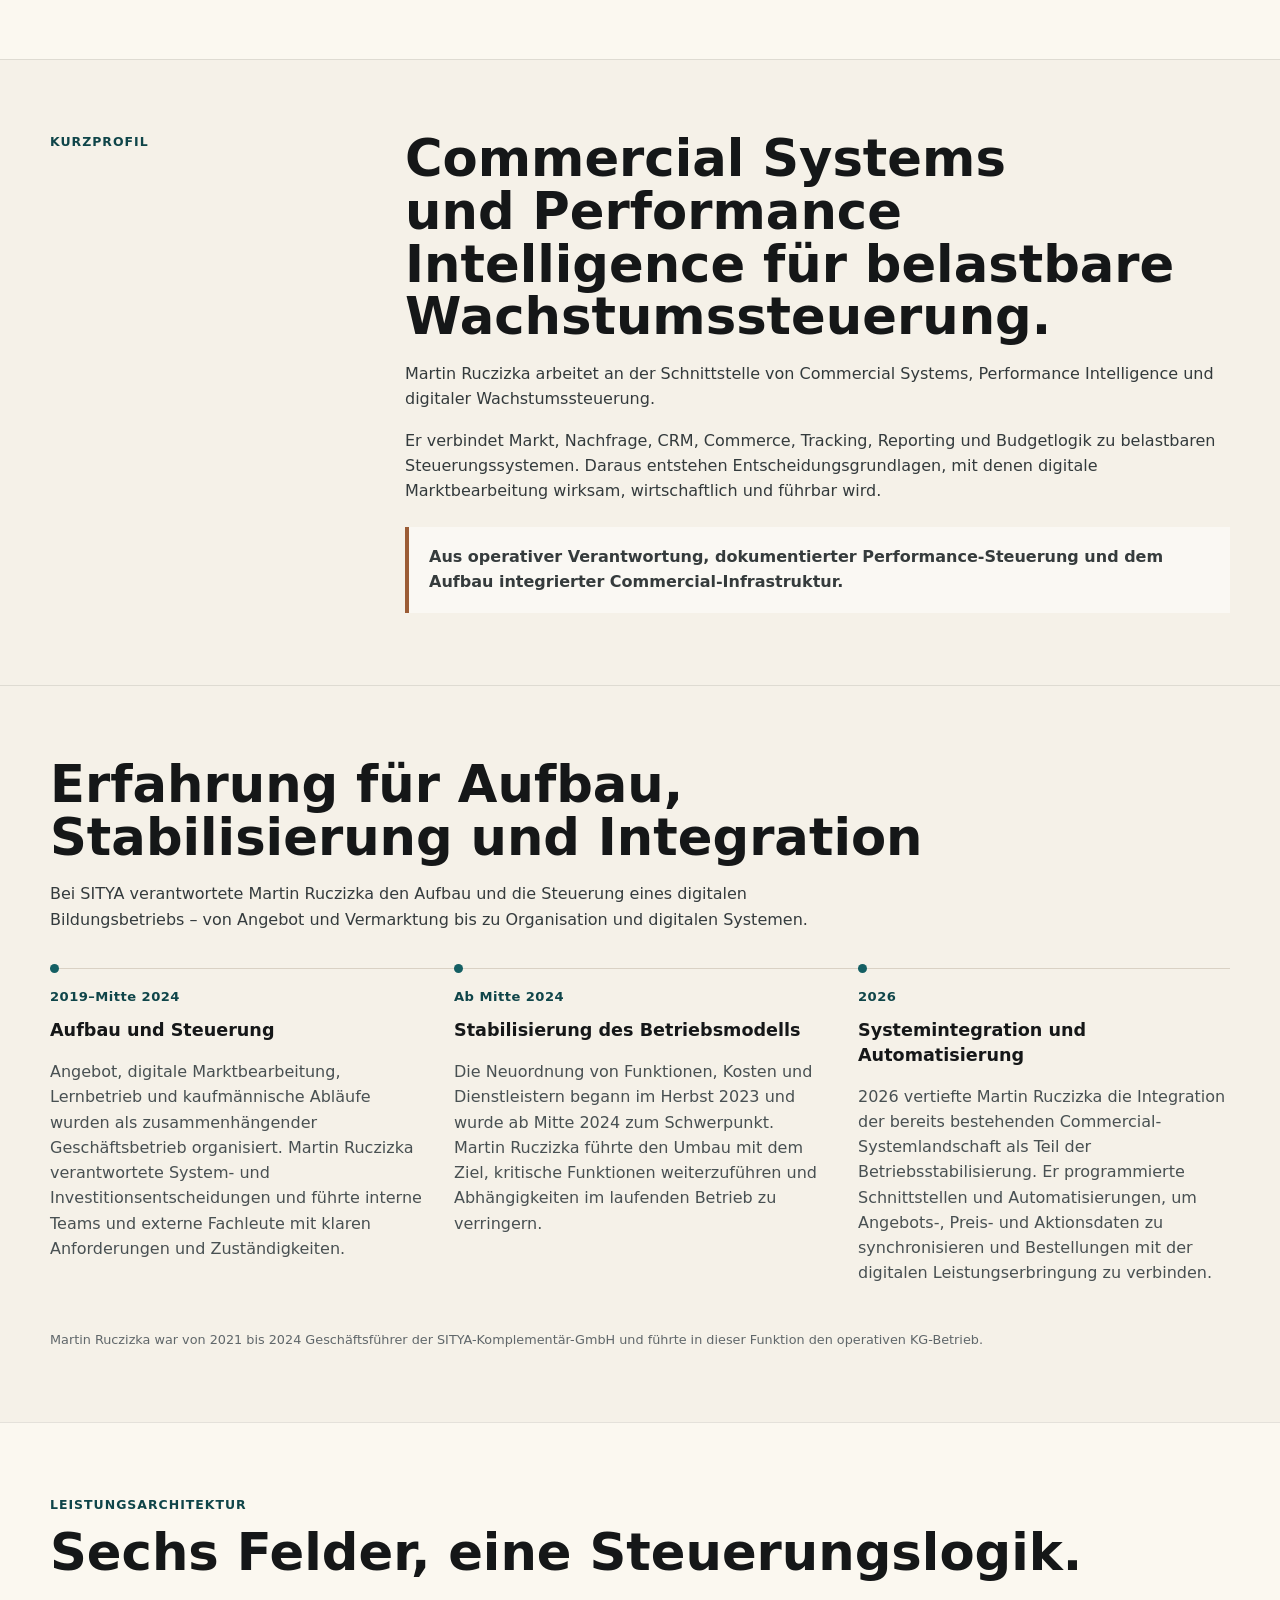
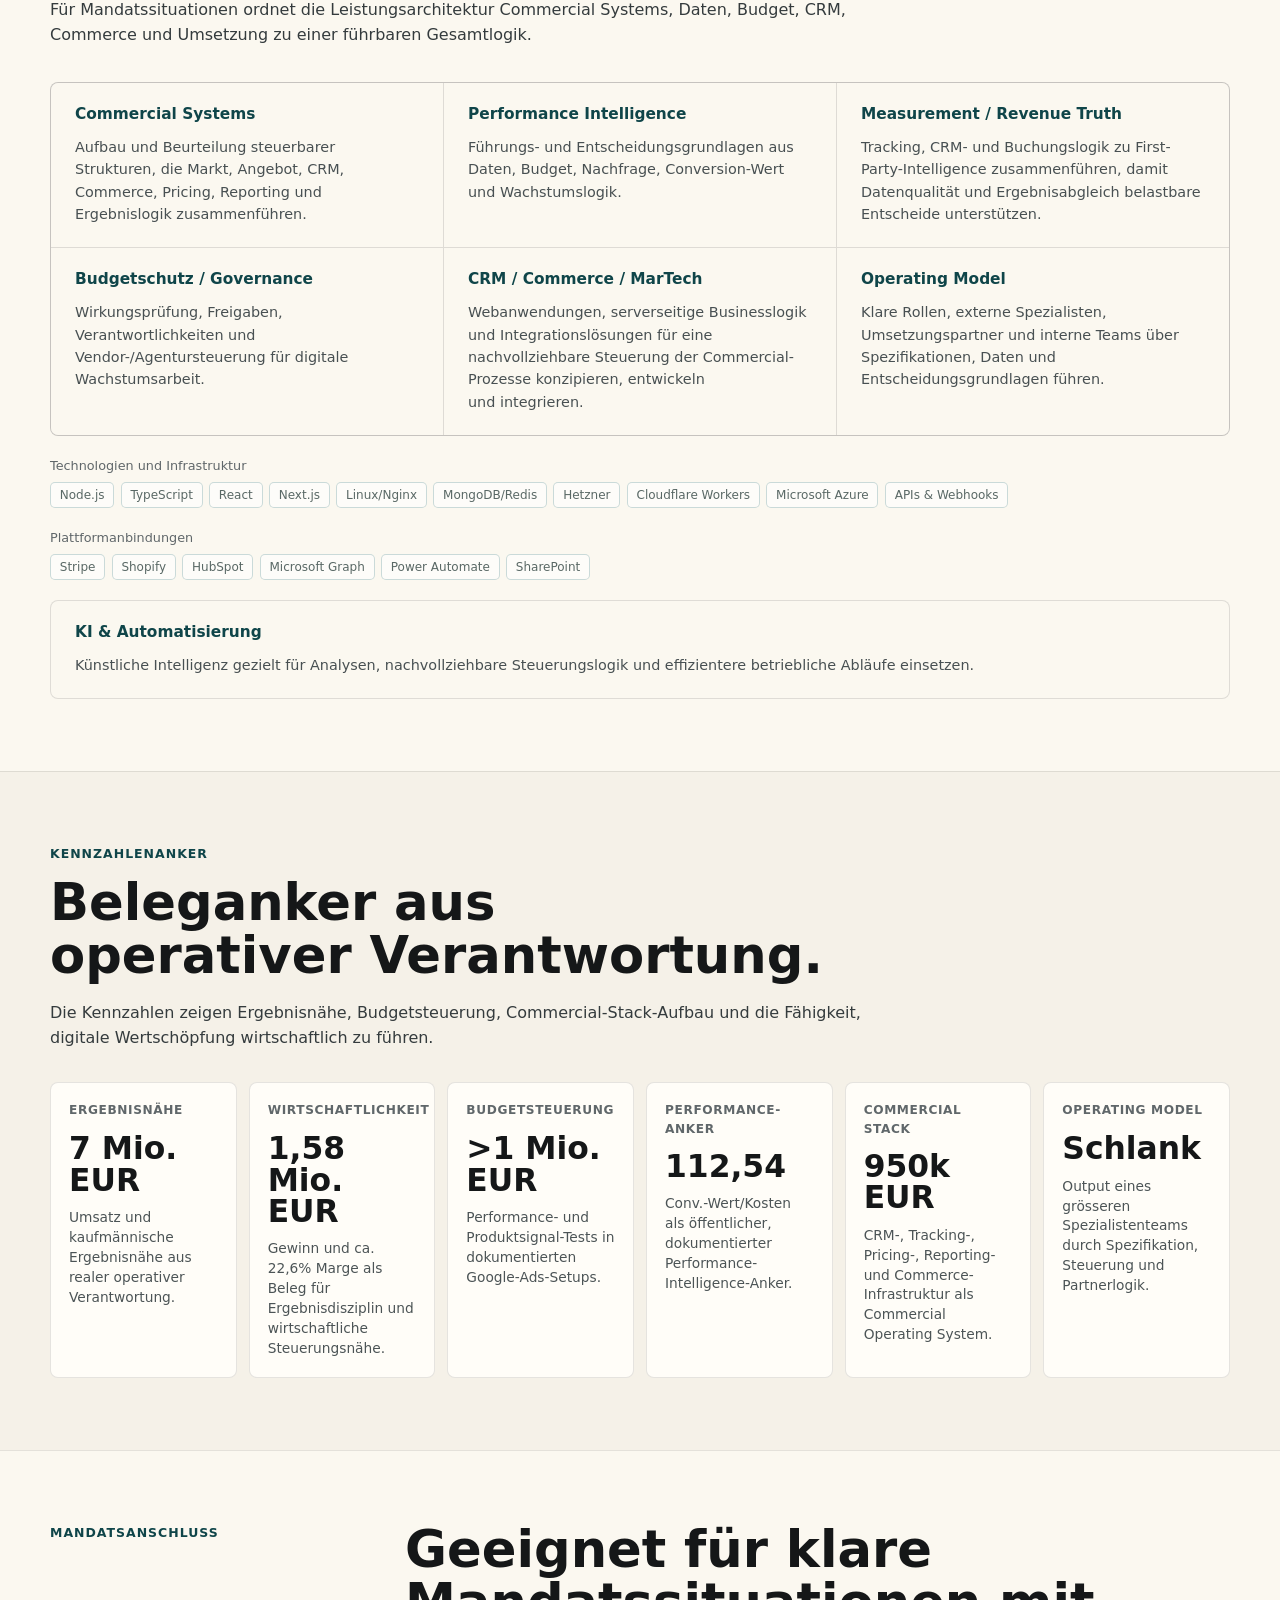
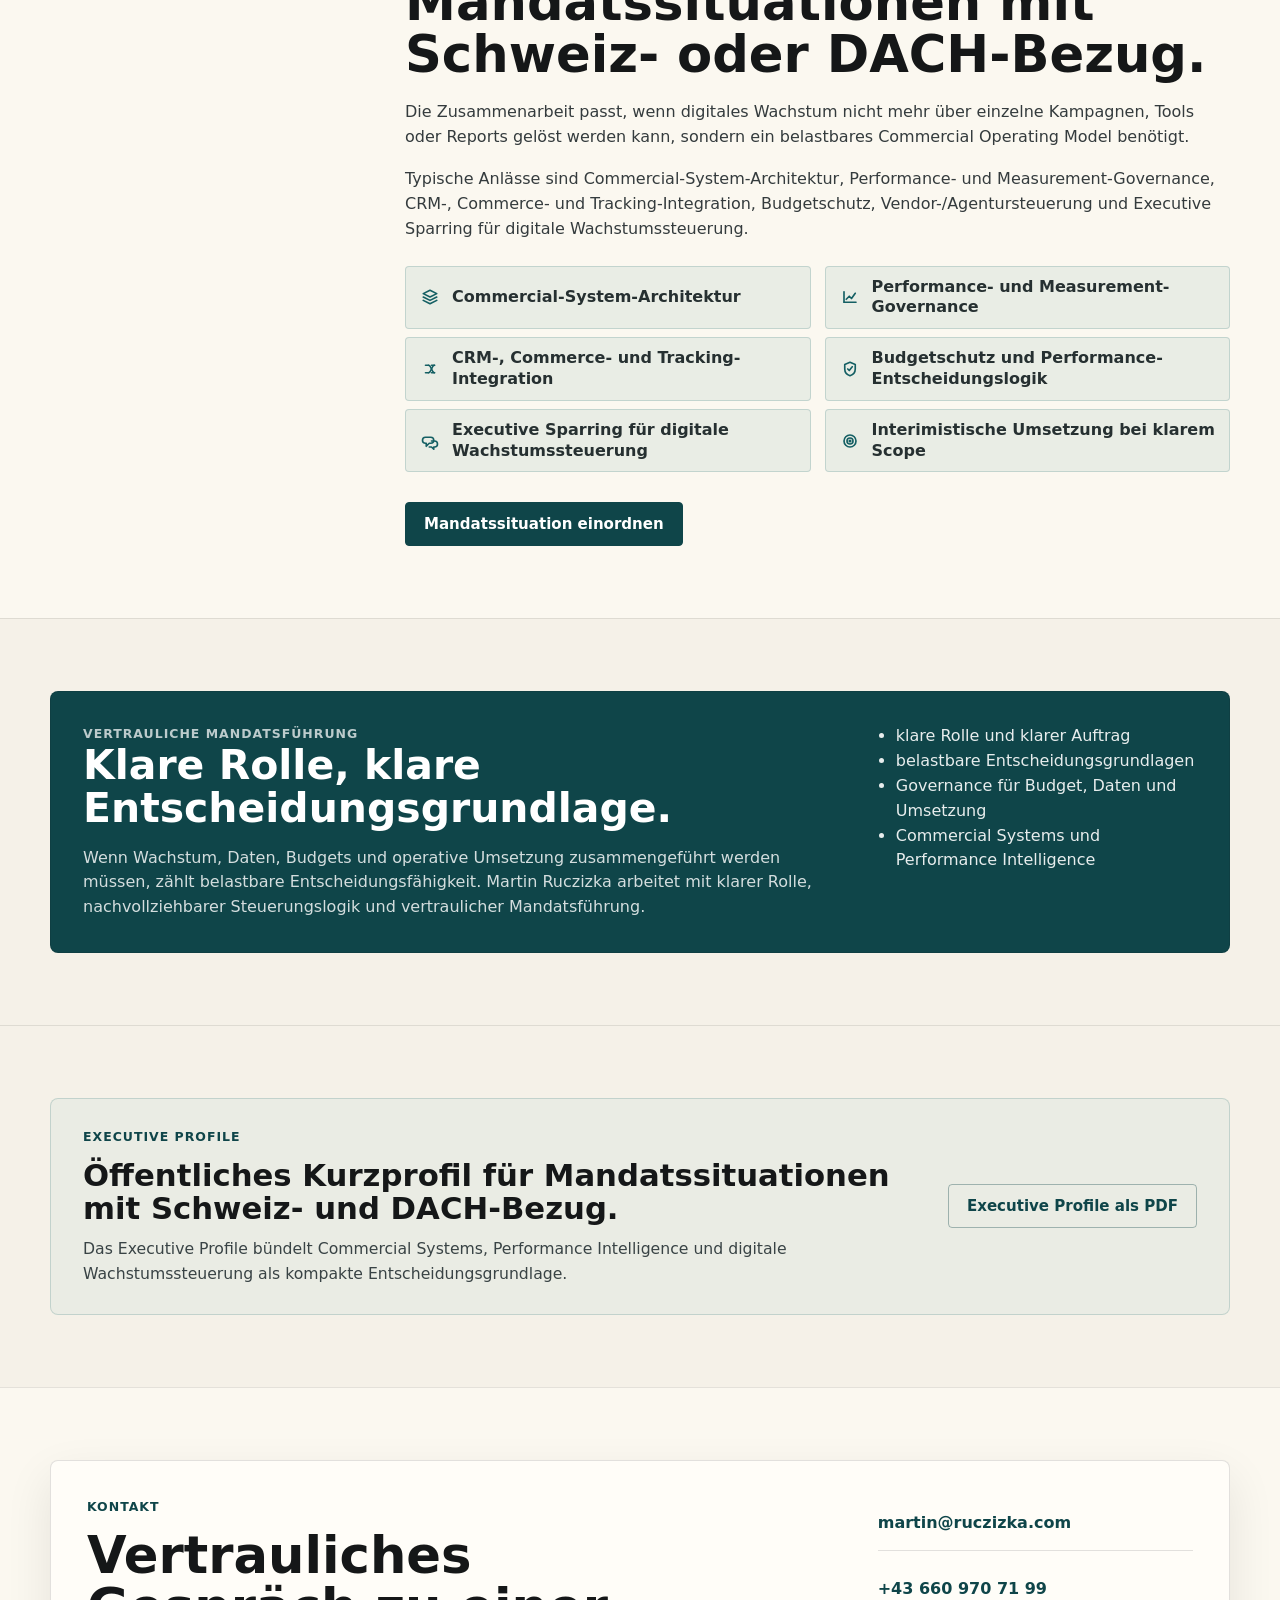
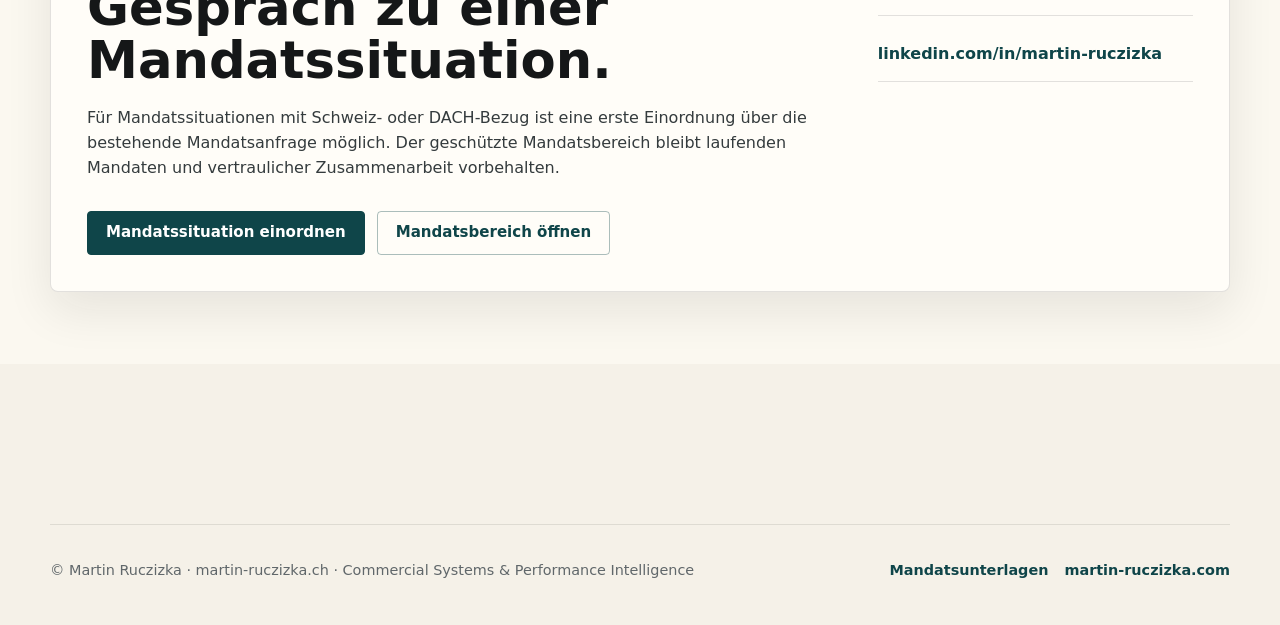
==== commit 88411edd: "Publish approved technology framework and Stripe integrations" ====
--- a/index.html
+++ b/index.html
@@ -763,6 +763,11 @@
       .ch-timeline-phase::before { top: 4px; }
     }
     /* CH-local-deltas:end */
+    /* technology-levels:start */
+    .ch-technology-layers { margin-top: 16px; display: grid; gap: .75rem; min-width: 0; }
+    .ch-technology-layers .ch-platforms { display: block; margin-top: 0; }
+    .ch-technology-layers h3 { margin-bottom: .4rem; }
+    /* technology-levels:end */
   </style>
 </head>
 <body>
@@ -903,7 +908,7 @@
             </article>
             <article class="architecture-item">
               <h3>CRM / Commerce / MarTech</h3>
-              <p>Shopify/HubSpot, Microsoft Graph, Power Automate und SharePoint für integrierte Commercial-Prozesse verbinden – mit APIs, Automatisierung, Tracking, Pricing und Reporting.</p>
+              <p>Webanwendungen, serverseitige Businesslogik und Integrationslösungen für eine nachvollziehbare Steuerung der Commercial-Prozesse konzipieren, entwickeln und integrieren.</p>
             </article>
             <article class="architecture-item">
               <h3>Operating Model</h3>
@@ -911,9 +916,15 @@
             </article>
           </div>
           <!-- CH05:start -->
-          <div class="ch-platforms">
-            <h3>Ausgewählte Integrationsplattformen</h3>
-            <ul><li>Shopify</li><li>HubSpot</li><li>Microsoft Azure</li><li>Microsoft Graph</li><li>Power Automate</li><li>SharePoint</li></ul>
+          <div class="ch-technology-layers">
+            <div class="ch-platforms">
+              <h3>Technologien und Infrastruktur</h3>
+              <ul><li>Node.js</li><li>TypeScript</li><li>React</li><li>Next.js</li><li>Linux/Nginx</li><li>MongoDB/Redis</li><li>Hetzner</li><li>Cloudflare Workers</li><li>Microsoft Azure</li><li>APIs &amp; Webhooks</li></ul>
+            </div>
+            <div class="ch-platforms">
+              <h3>Plattformanbindungen</h3>
+              <ul><li>Stripe</li><li>Shopify</li><li>HubSpot</li><li>Microsoft Graph</li><li>Power Automate</li><li>SharePoint</li></ul>
+            </div>
           </div>
           <!-- CH05:end -->
           <!-- CH06:start -->
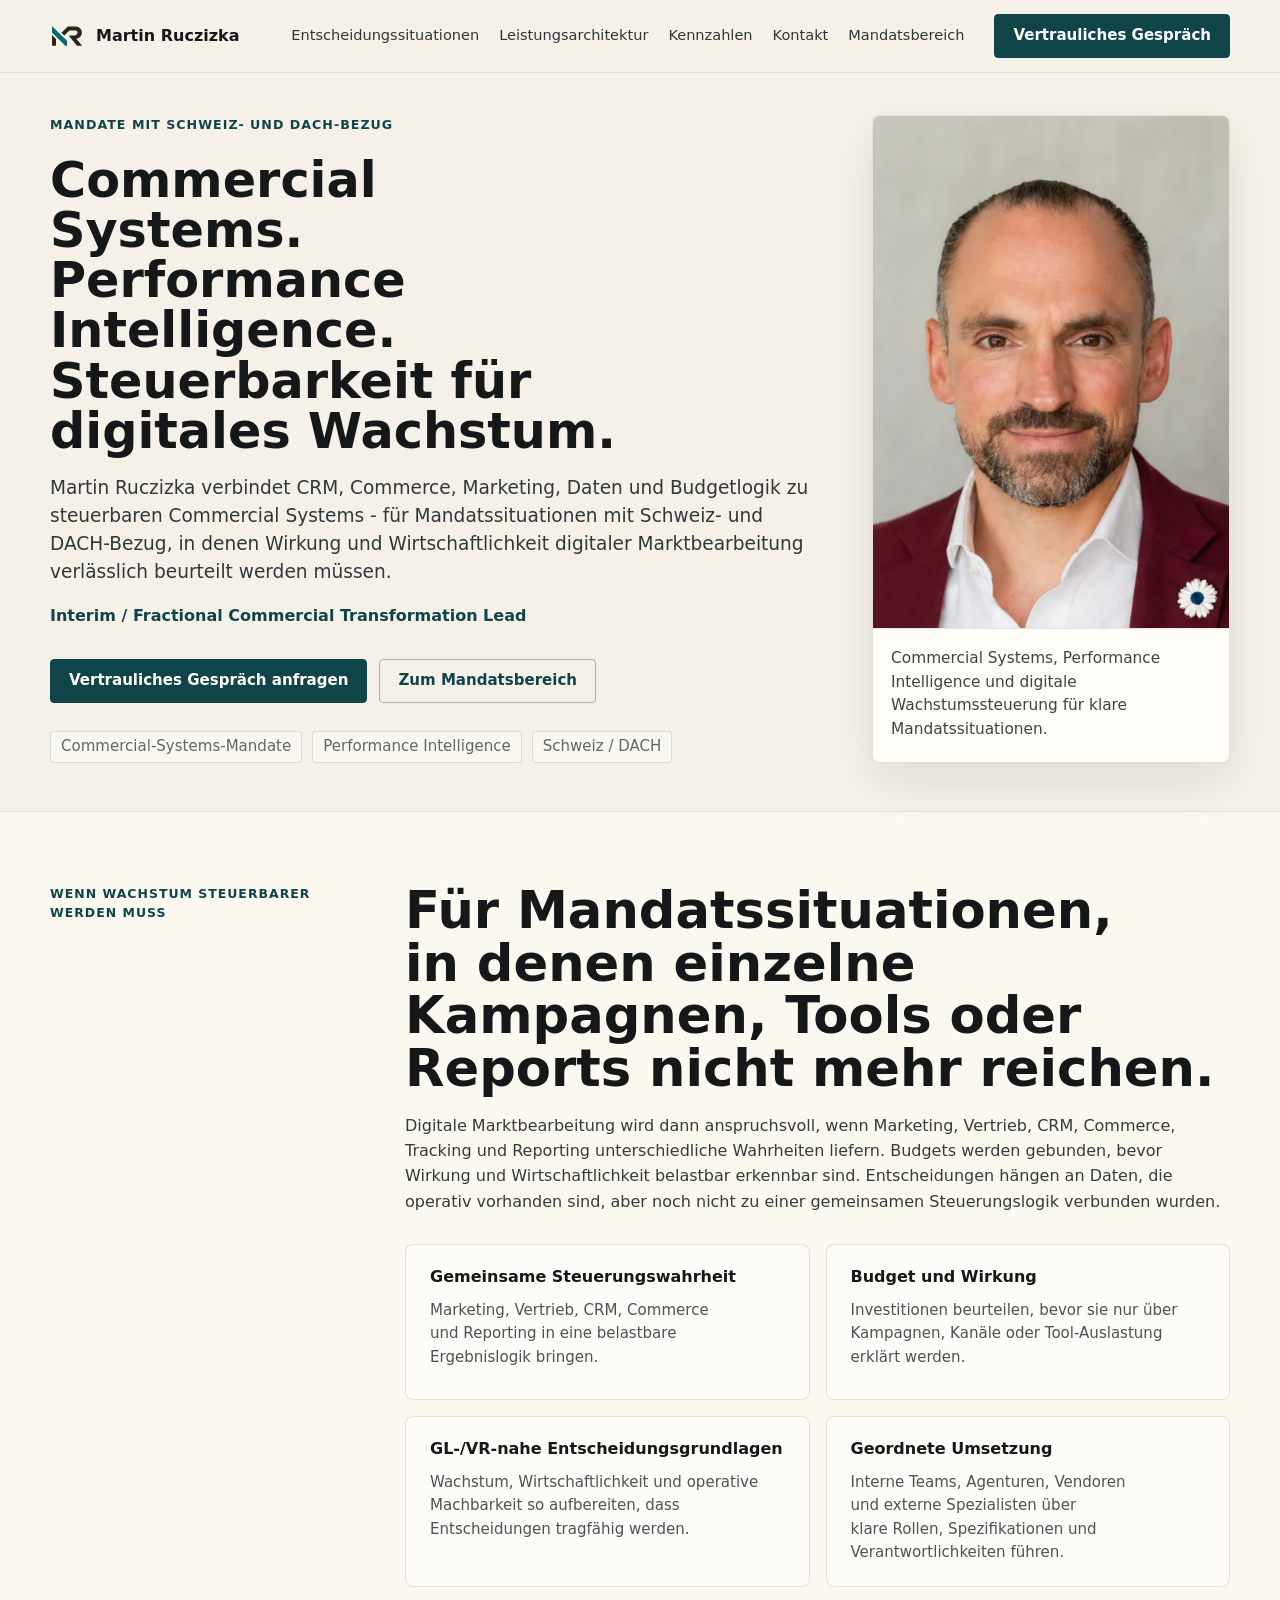
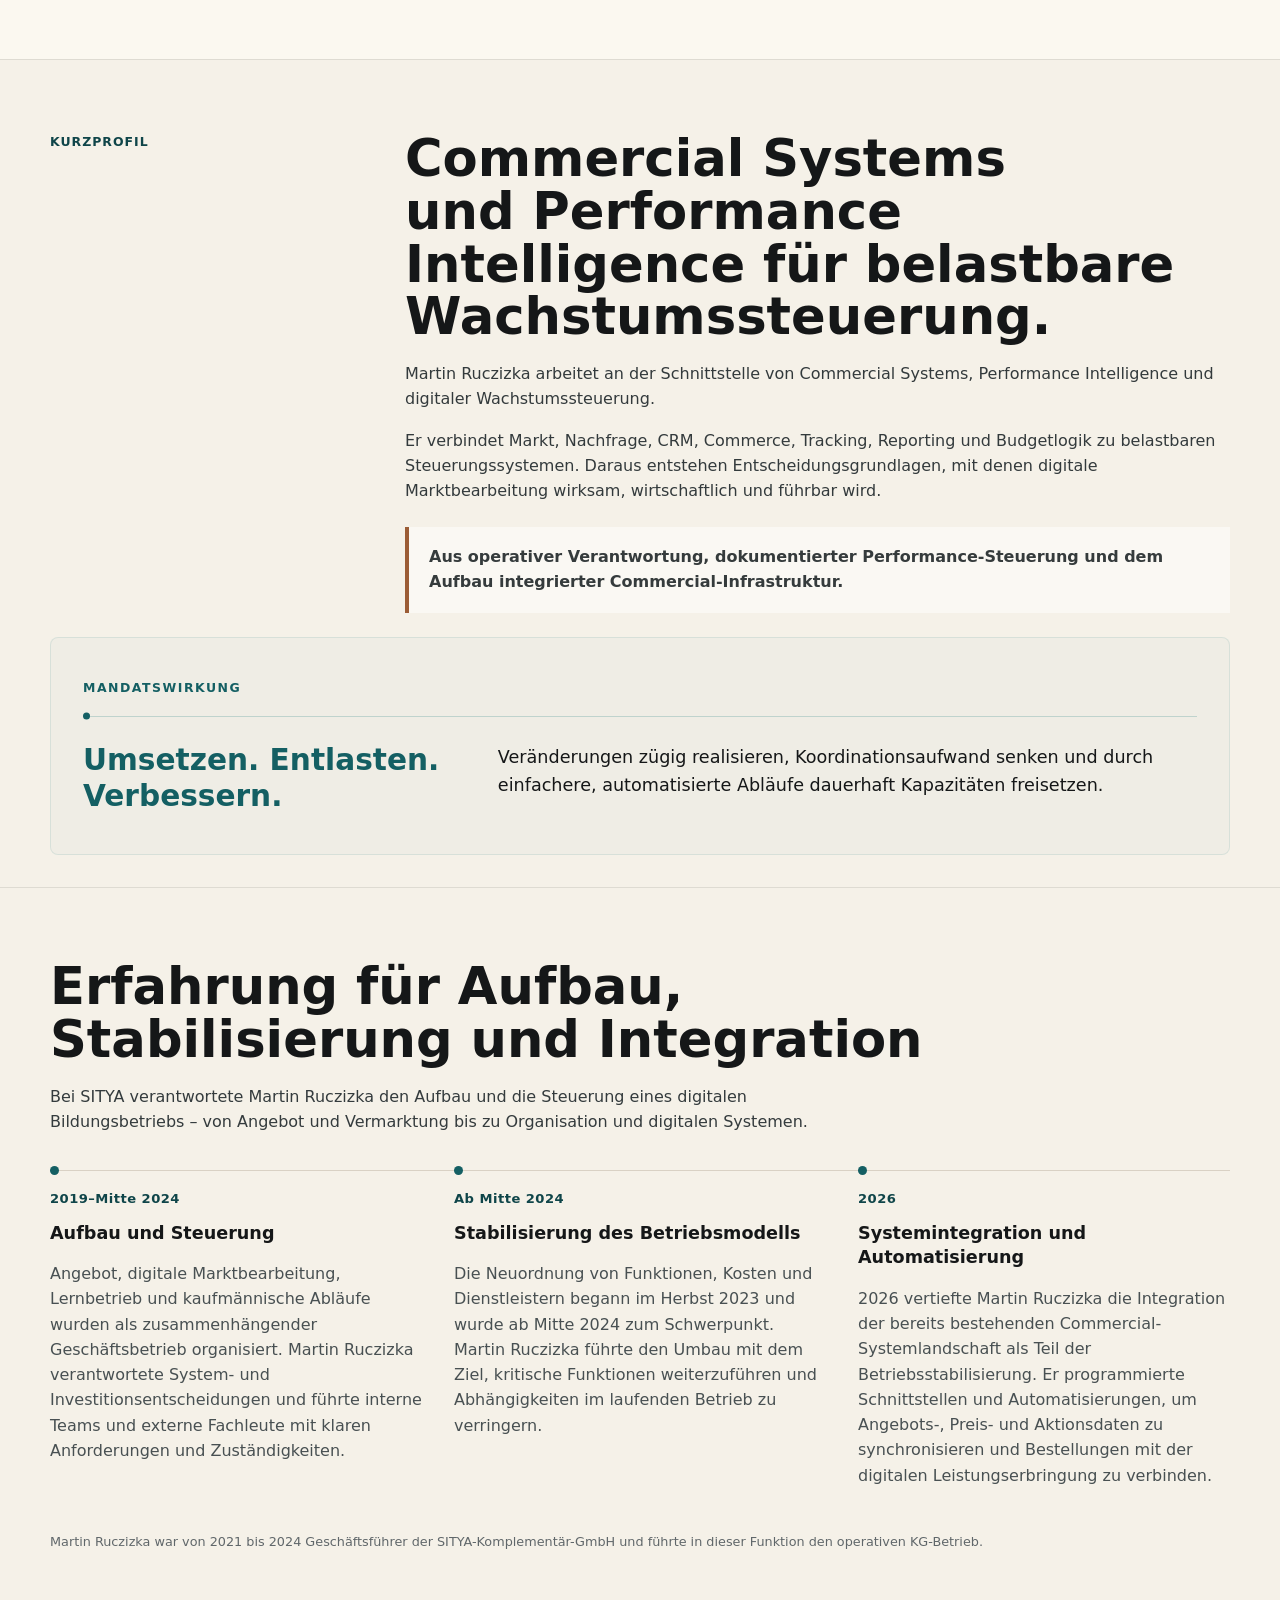
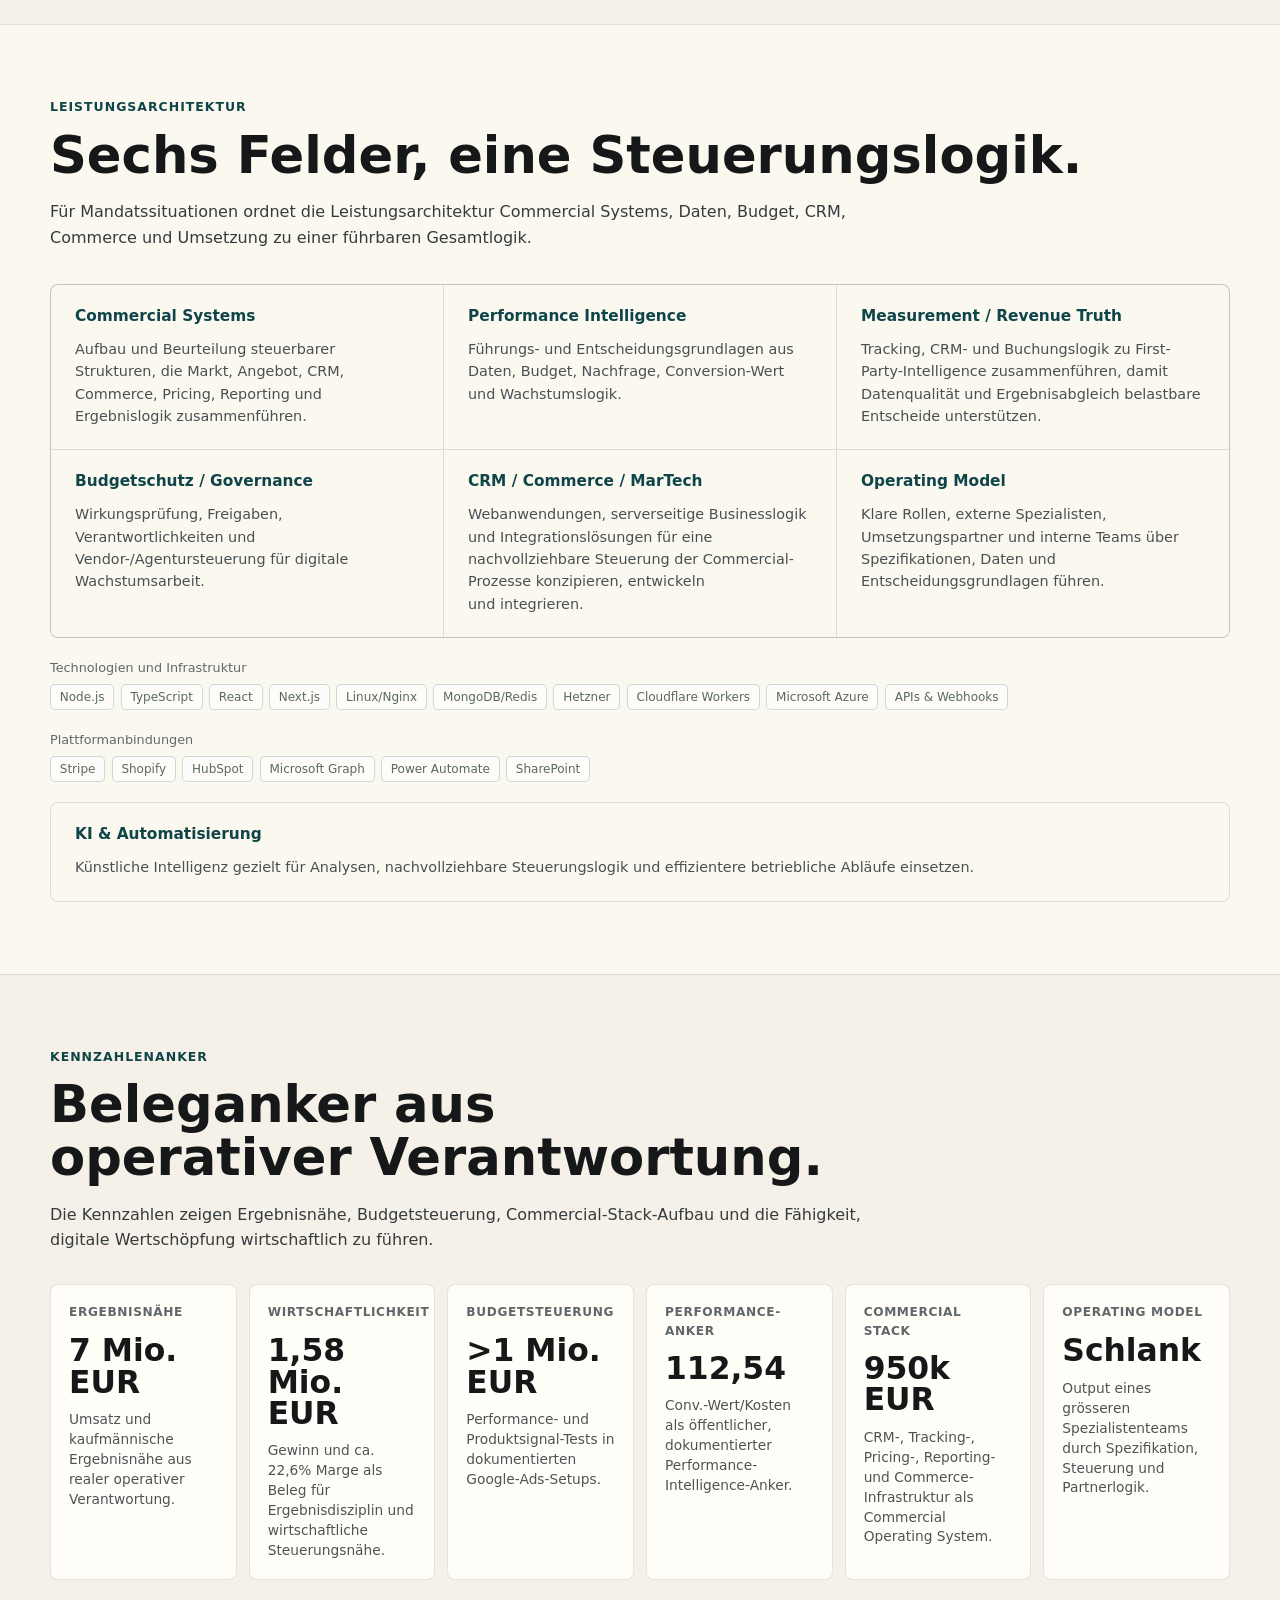
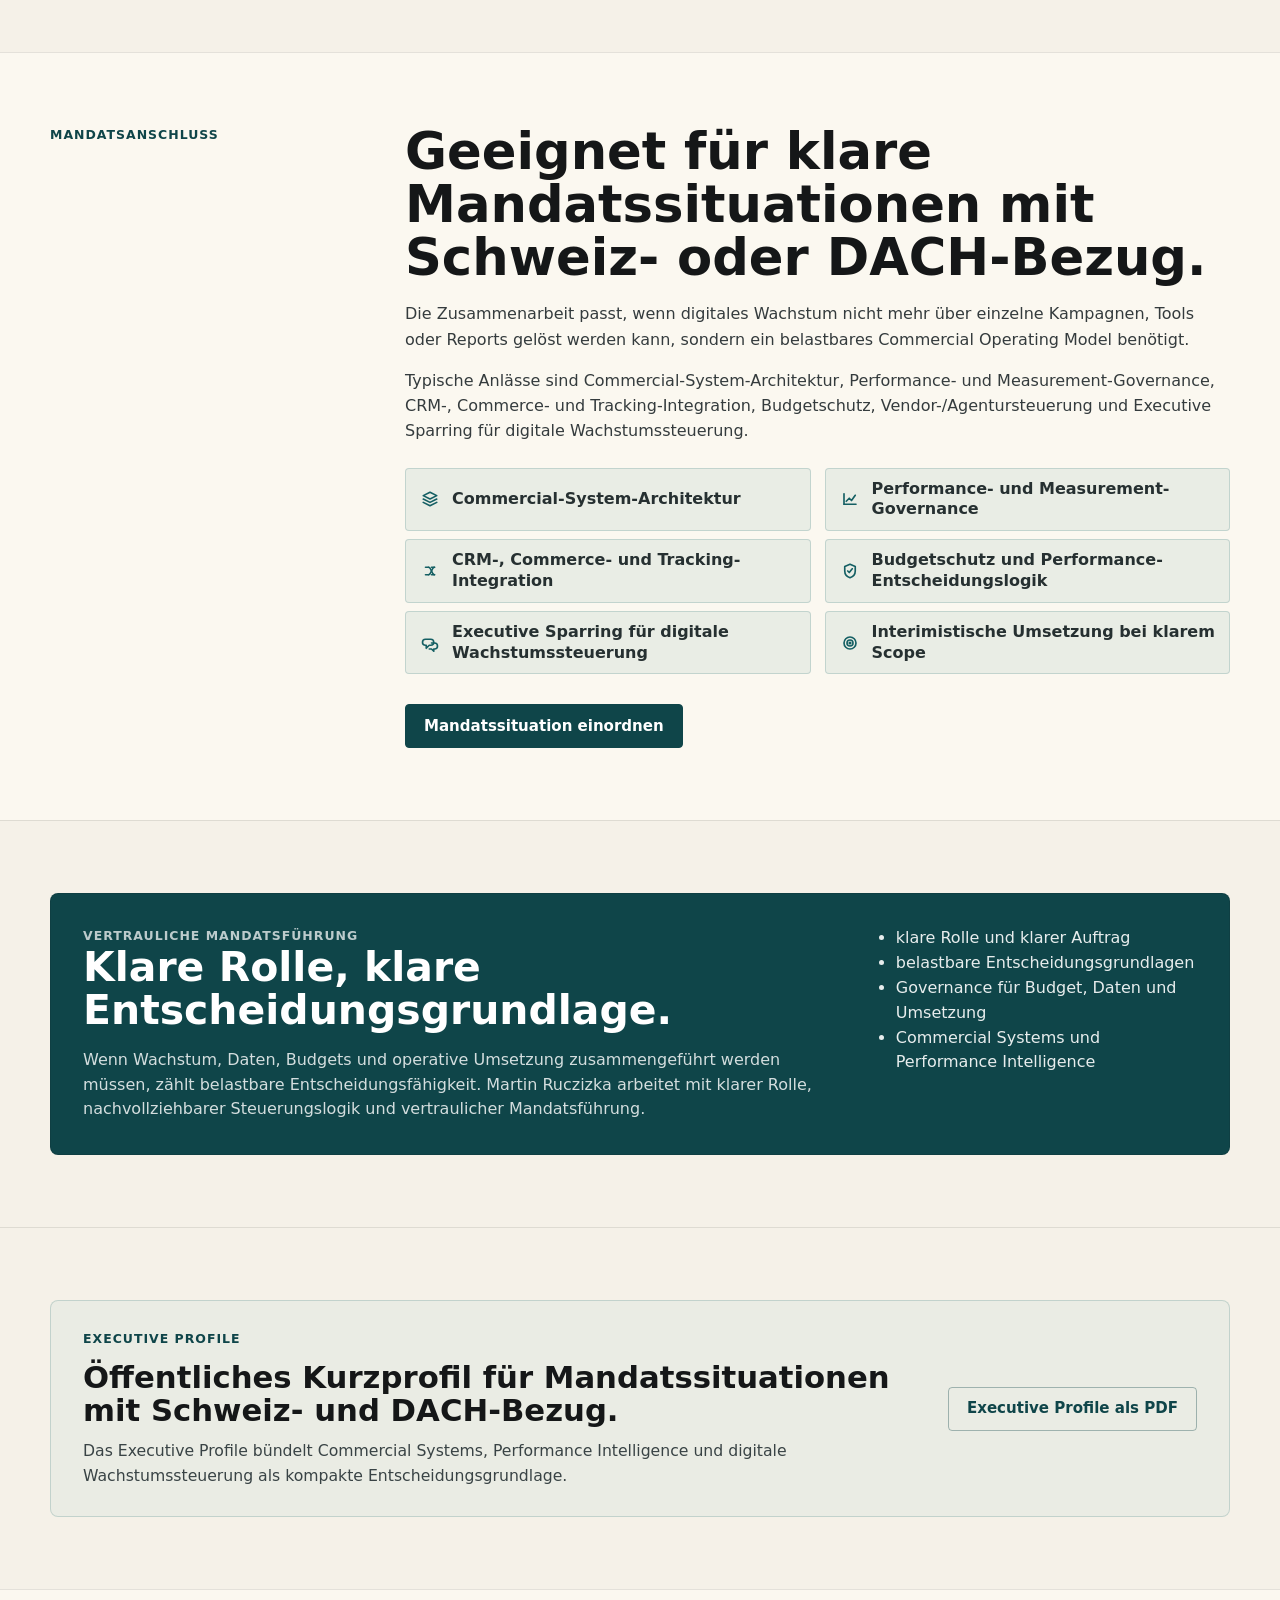
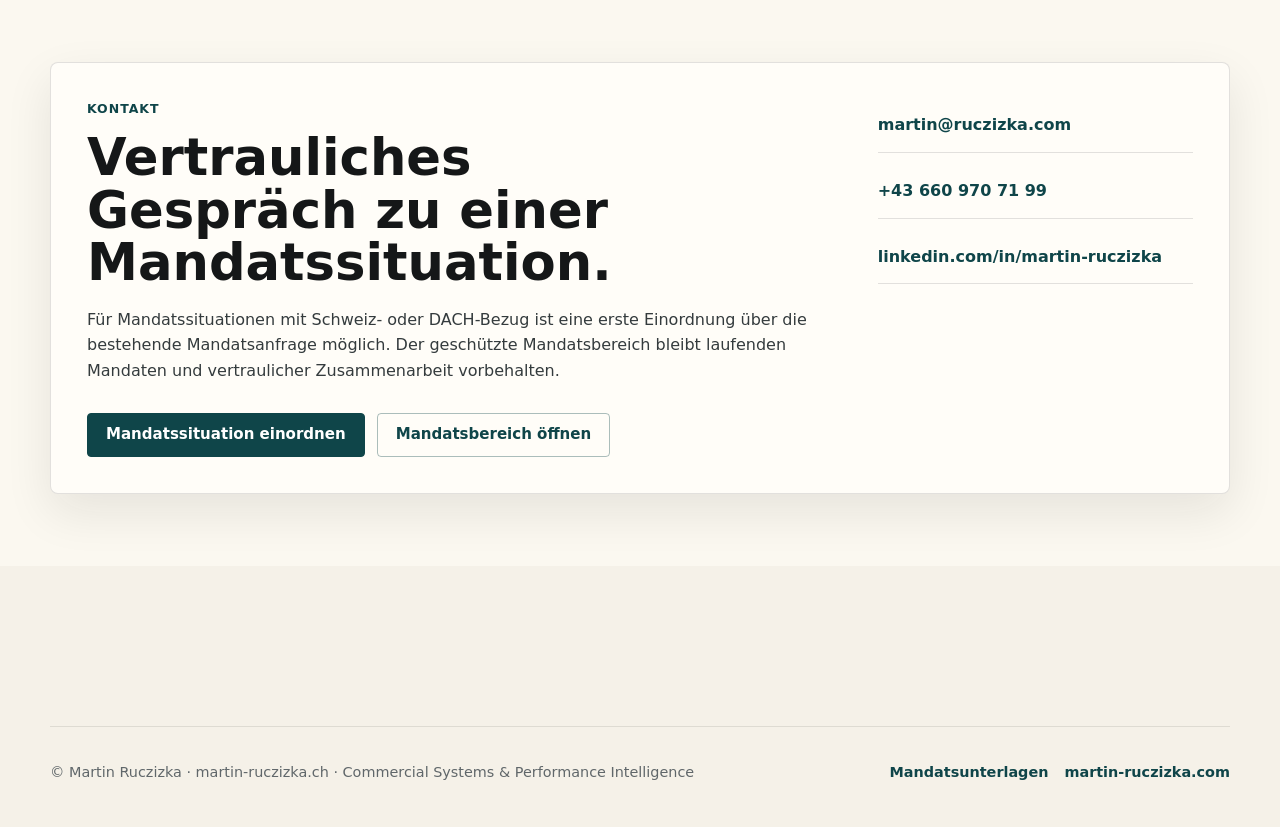
==== commit 4ee3690e: "Publish approved CH USP with corrected profile spacing" ====
--- a/index.html
+++ b/index.html
@@ -768,6 +768,83 @@
     .ch-technology-layers .ch-platforms { display: block; margin-top: 0; }
     .ch-technology-layers h3 { margin-bottom: .4rem; }
     /* technology-levels:end */
+    /* CH_USP_LOCAL_V1: scoped presentation */
+    .mandate-usp {
+      scroll-margin-top: 112px;
+      width: min(1180px, calc(100% - 32px));
+      margin: 32px auto;
+      padding: clamp(1.75rem, 3.5vw, 2.5rem) clamp(1.4rem, 3vw, 2rem);
+      border: 1px solid rgba(1, 105, 111, 0.10);
+      border-radius: 8px;
+      background: rgba(1, 105, 111, 0.022);
+    }
+    .mandate-usp .usp-eyebrow {
+      margin: 0;
+      font-family: inherit;
+      font-size: 0.78rem;
+      font-weight: 700;
+      letter-spacing: 0.12em;
+      text-transform: uppercase;
+      color: var(--petrol);
+    }
+    .mandate-usp .usp-rule {
+      position: relative;
+      height: 1px;
+      margin-block: 1.15rem 1.65rem;
+      background: rgba(1, 105, 111, 0.20);
+    }
+    .mandate-usp .usp-rule::before {
+      content: "";
+      position: absolute;
+      left: 0;
+      top: 50%;
+      width: 7px;
+      height: 7px;
+      border-radius: 50%;
+      background: var(--petrol);
+      transform: translateY(-50%);
+    }
+    .mandate-usp .usp-body {
+      display: grid;
+      grid-template-columns: minmax(0, 0.35fr) minmax(0, 0.65fr);
+      gap: clamp(1.5rem, 3vw, 2.5rem);
+      align-items: start;
+    }
+    .mandate-usp h2 {
+      margin: 0;
+      font-family: inherit;
+      font-size: clamp(1.4rem, 3vw, 1.85rem);
+      line-height: 1.2;
+      color: var(--petrol);
+    }
+    .mandate-usp .usp-copy {
+      margin: 0;
+      font-size: clamp(1rem, 1.7vw, 1.1rem);
+      line-height: 1.6;
+      min-width: 0;
+    }
+    @media (max-width: 640px) {
+      .mandate-usp .usp-body {
+        grid-template-columns: minmax(0, 1fr);
+        gap: 1rem;
+      }
+    }
+    /* /CH_USP_LOCAL_V1 */
+
+    /* CH_USP_PROFILE_GAP: adjacent transition only */
+    .band:has(+ #usp) > .section {
+      padding-bottom: 0;
+    }
+    .band + #usp {
+      margin-top: 24px;
+    }
+    @media (max-width: 720px) {
+      .band + #usp {
+        margin-top: 20px;
+      }
+    }
+    /* /CH_USP_PROFILE_GAP */
+
   </style>
 </head>
 <body>
@@ -860,6 +937,17 @@
         </div>
       </section>
 
+      <!-- CH_USP_LOCAL_V1 -->
+      <section class="mandate-usp" id="usp" aria-labelledby="usp-title">
+        <p class="usp-eyebrow">MANDATSWIRKUNG</p>
+        <div class="usp-rule" aria-hidden="true"></div>
+        <div class="usp-body">
+          <h2 id="usp-title">Umsetzen. Entlasten. Verbessern.</h2>
+          <p class="usp-copy">Veränderungen zügig realisieren, Koordinationsaufwand senken und durch einfachere, automatisierte Abläufe dauerhaft Kapazitäten freisetzen.</p>
+        </div>
+      </section>
+      <!-- /CH_USP_LOCAL_V1 -->
+
       <!-- CH02:start -->
       <section class="band" id="erfahrung">
         <div class="section">
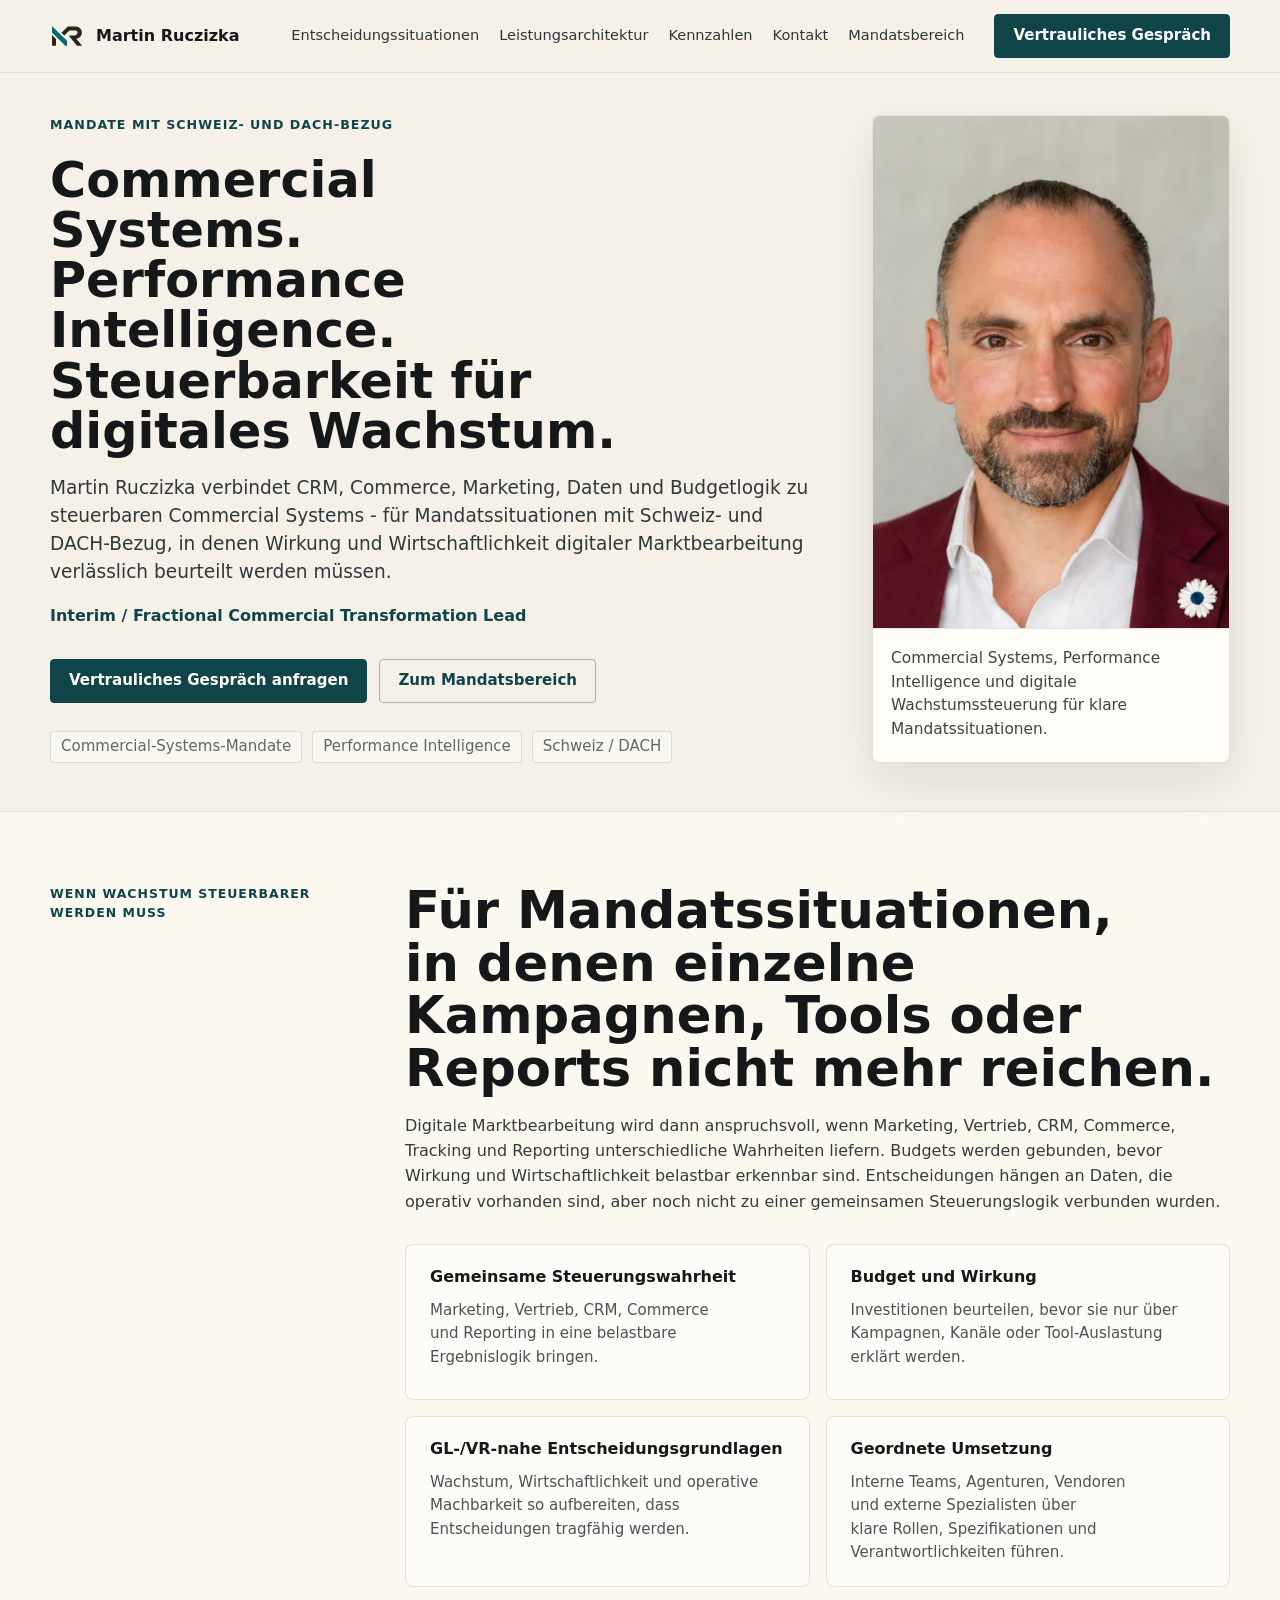
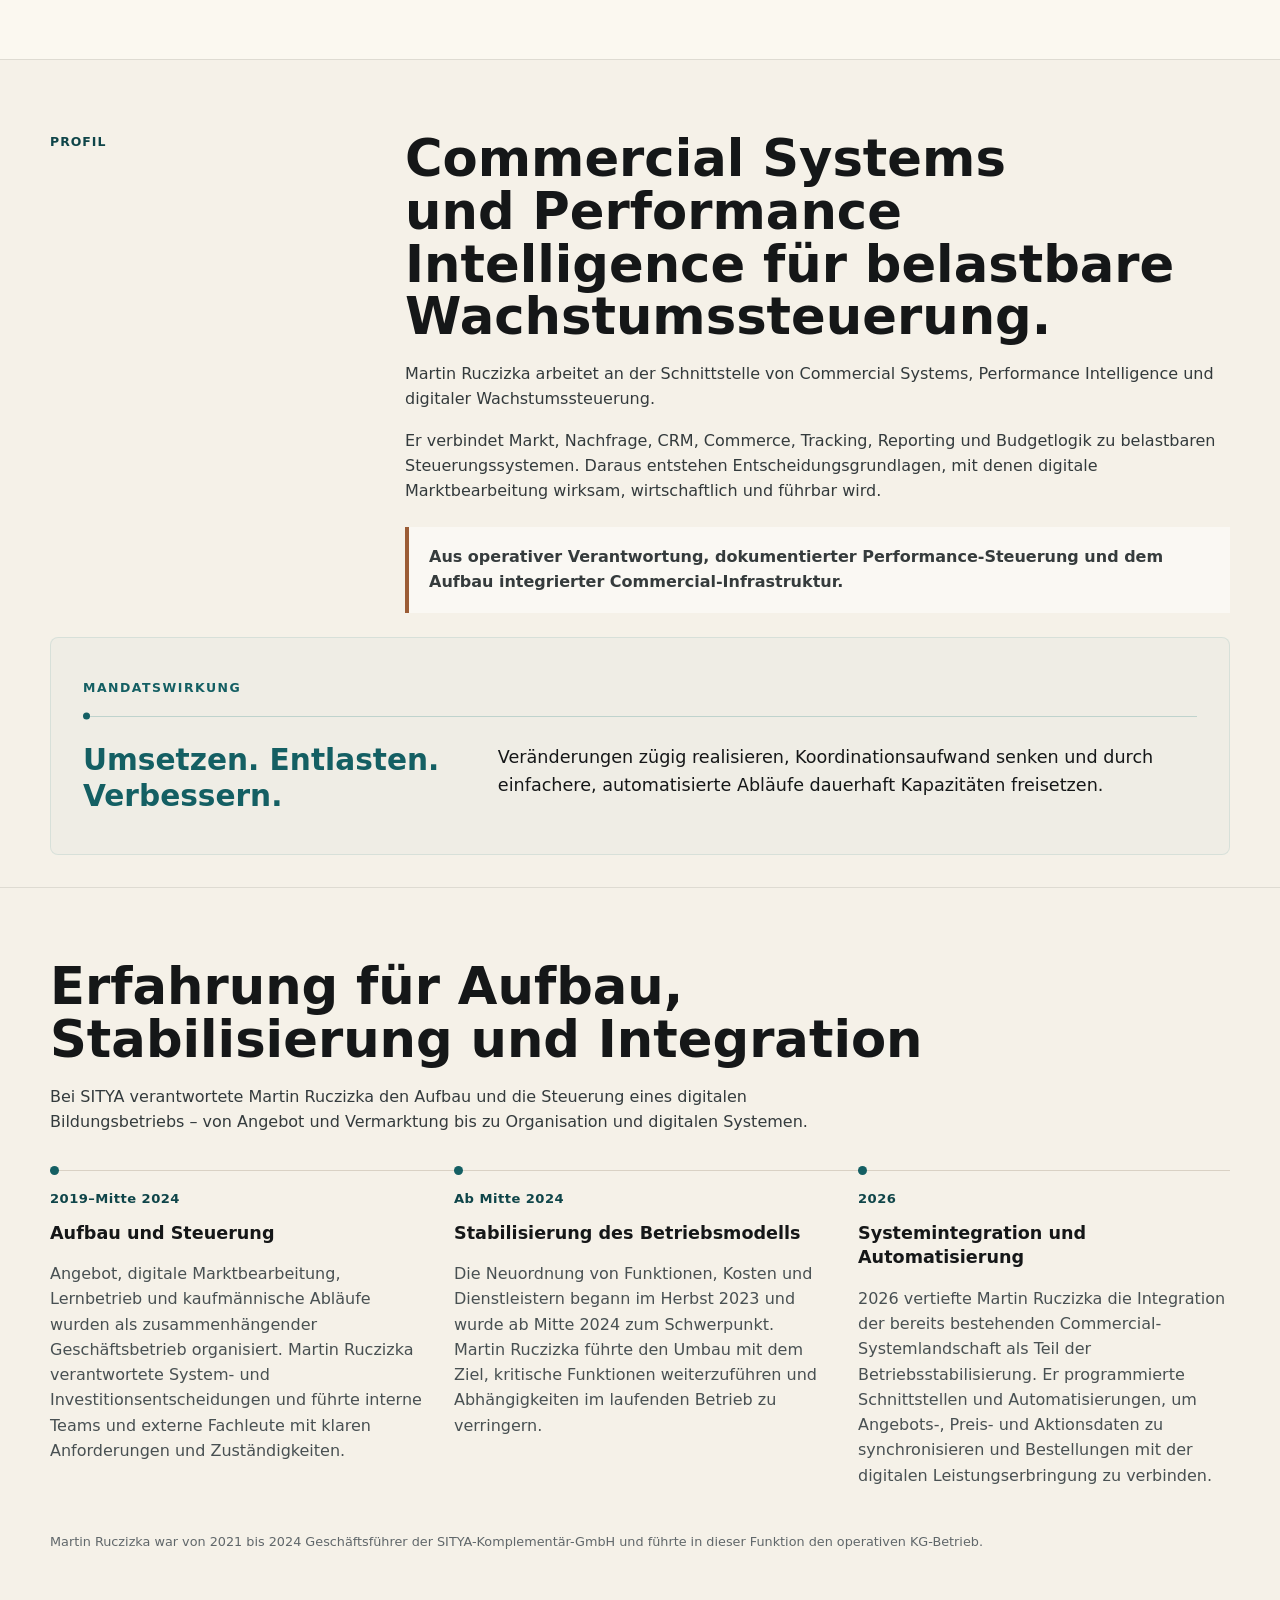
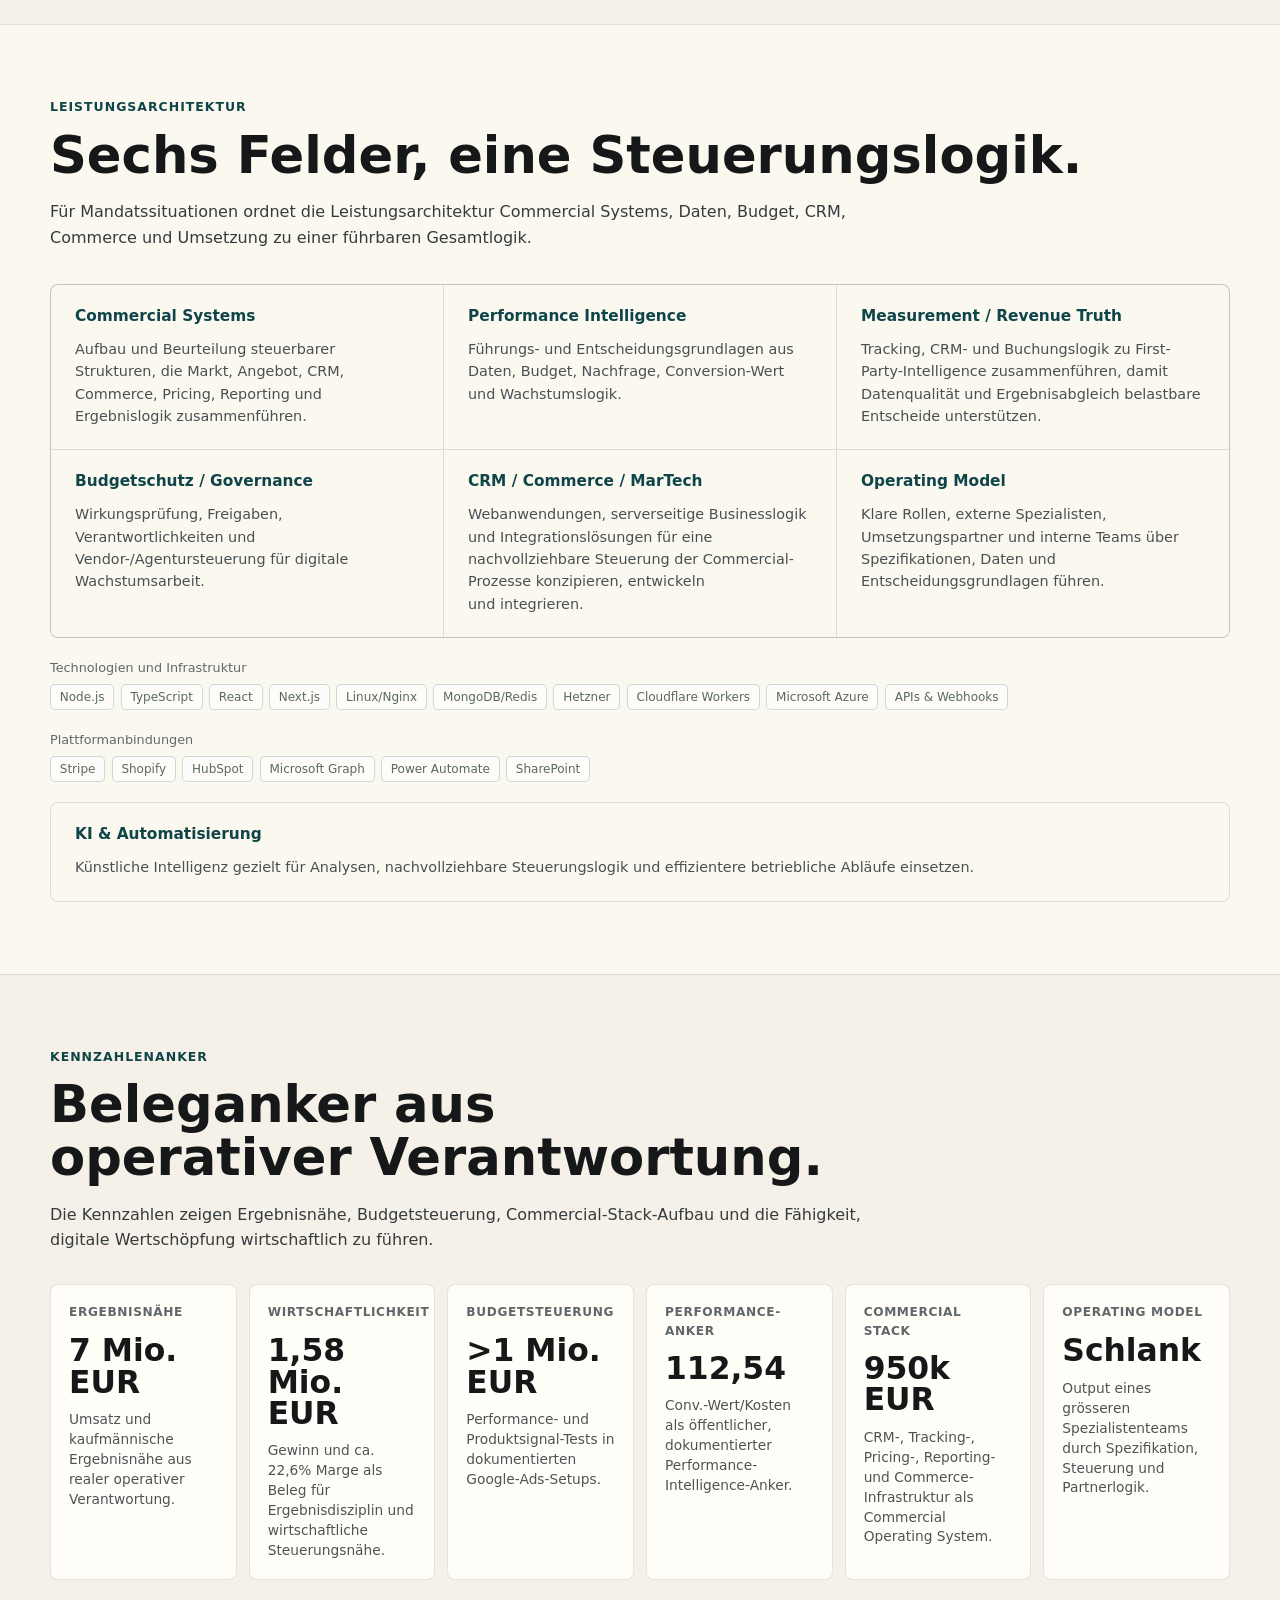
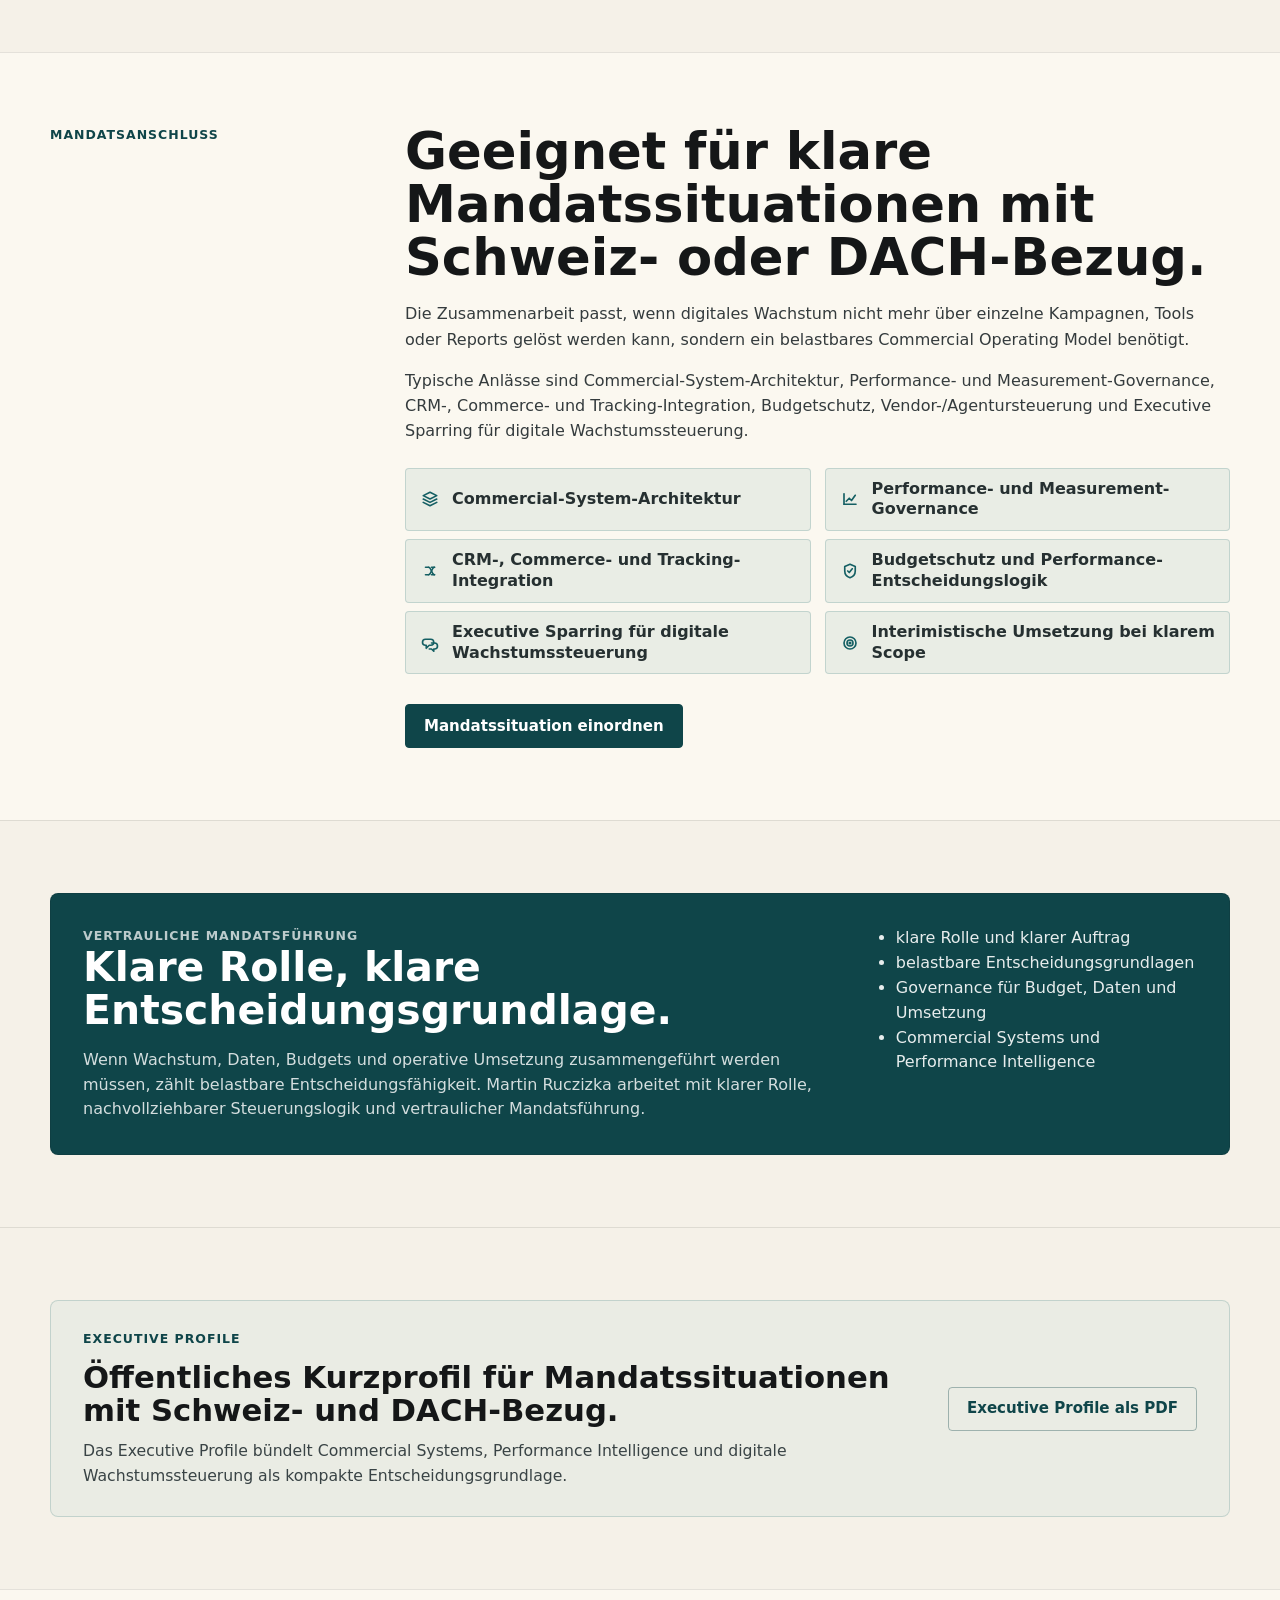
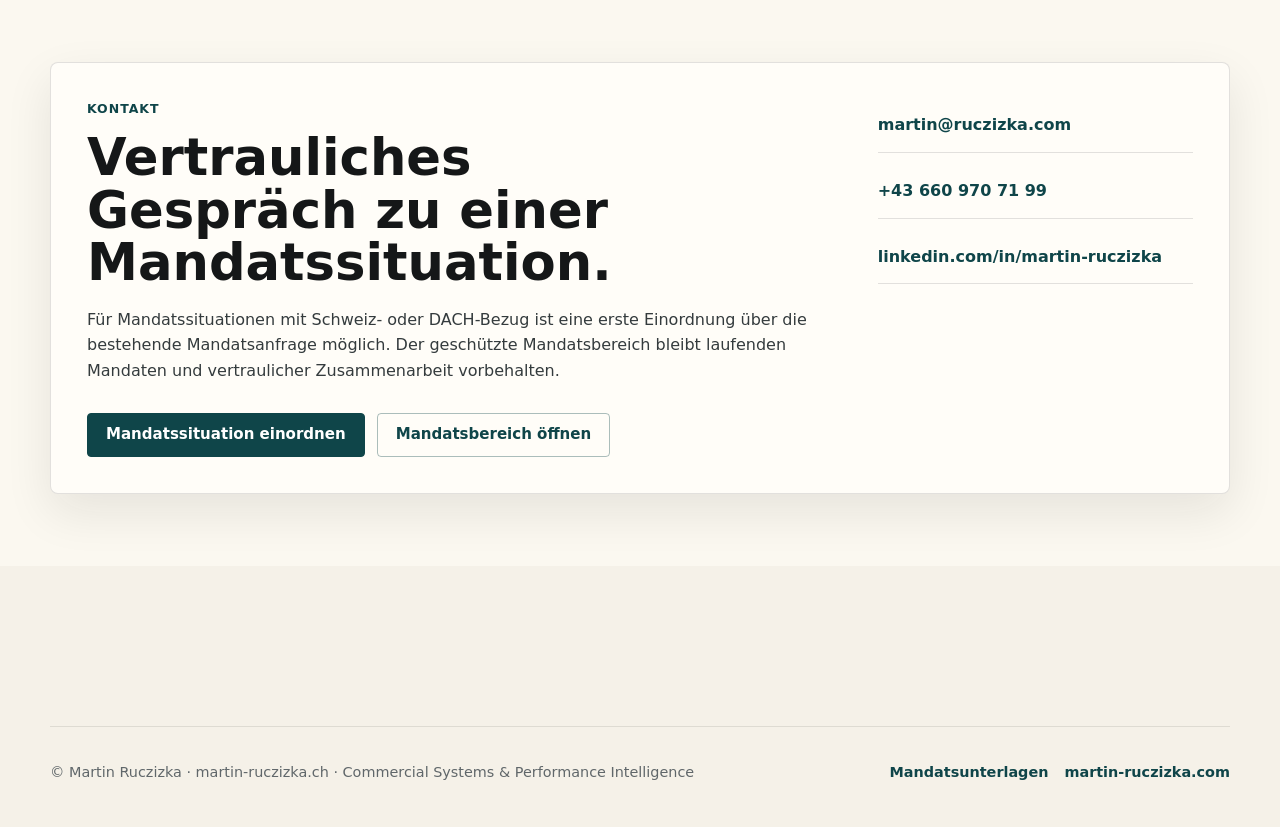
==== commit abd0791e: "Publish approved Profil heading on CH web and PDF" ====
--- a/index.html
+++ b/index.html
@@ -926,7 +926,7 @@
       <section class="band">
         <div class="section section-grid">
           <div>
-            <p class="label">Kurzprofil</p>
+            <p class="label">Profil</p>
           </div>
           <div class="profile-copy">
             <h2>Commercial Systems und Performance Intelligence für belastbare Wachstumssteuerung.</h2>
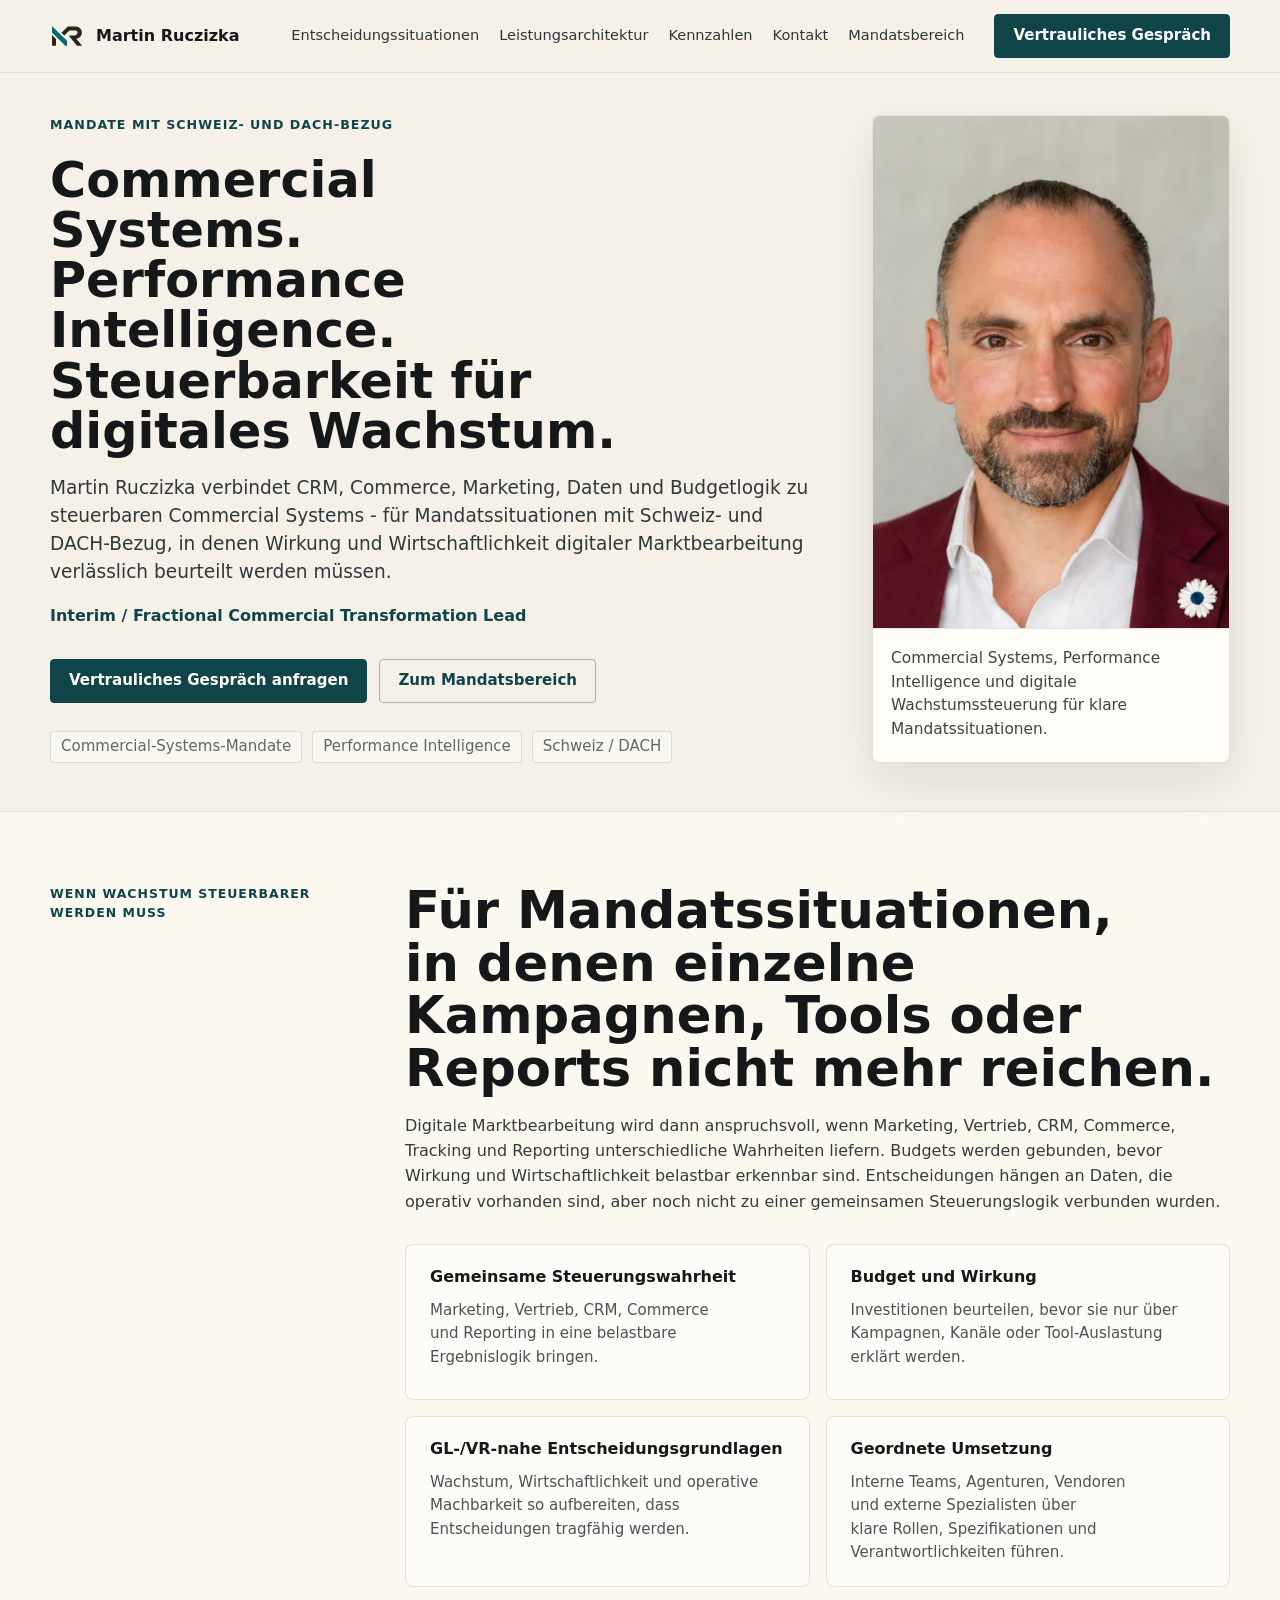
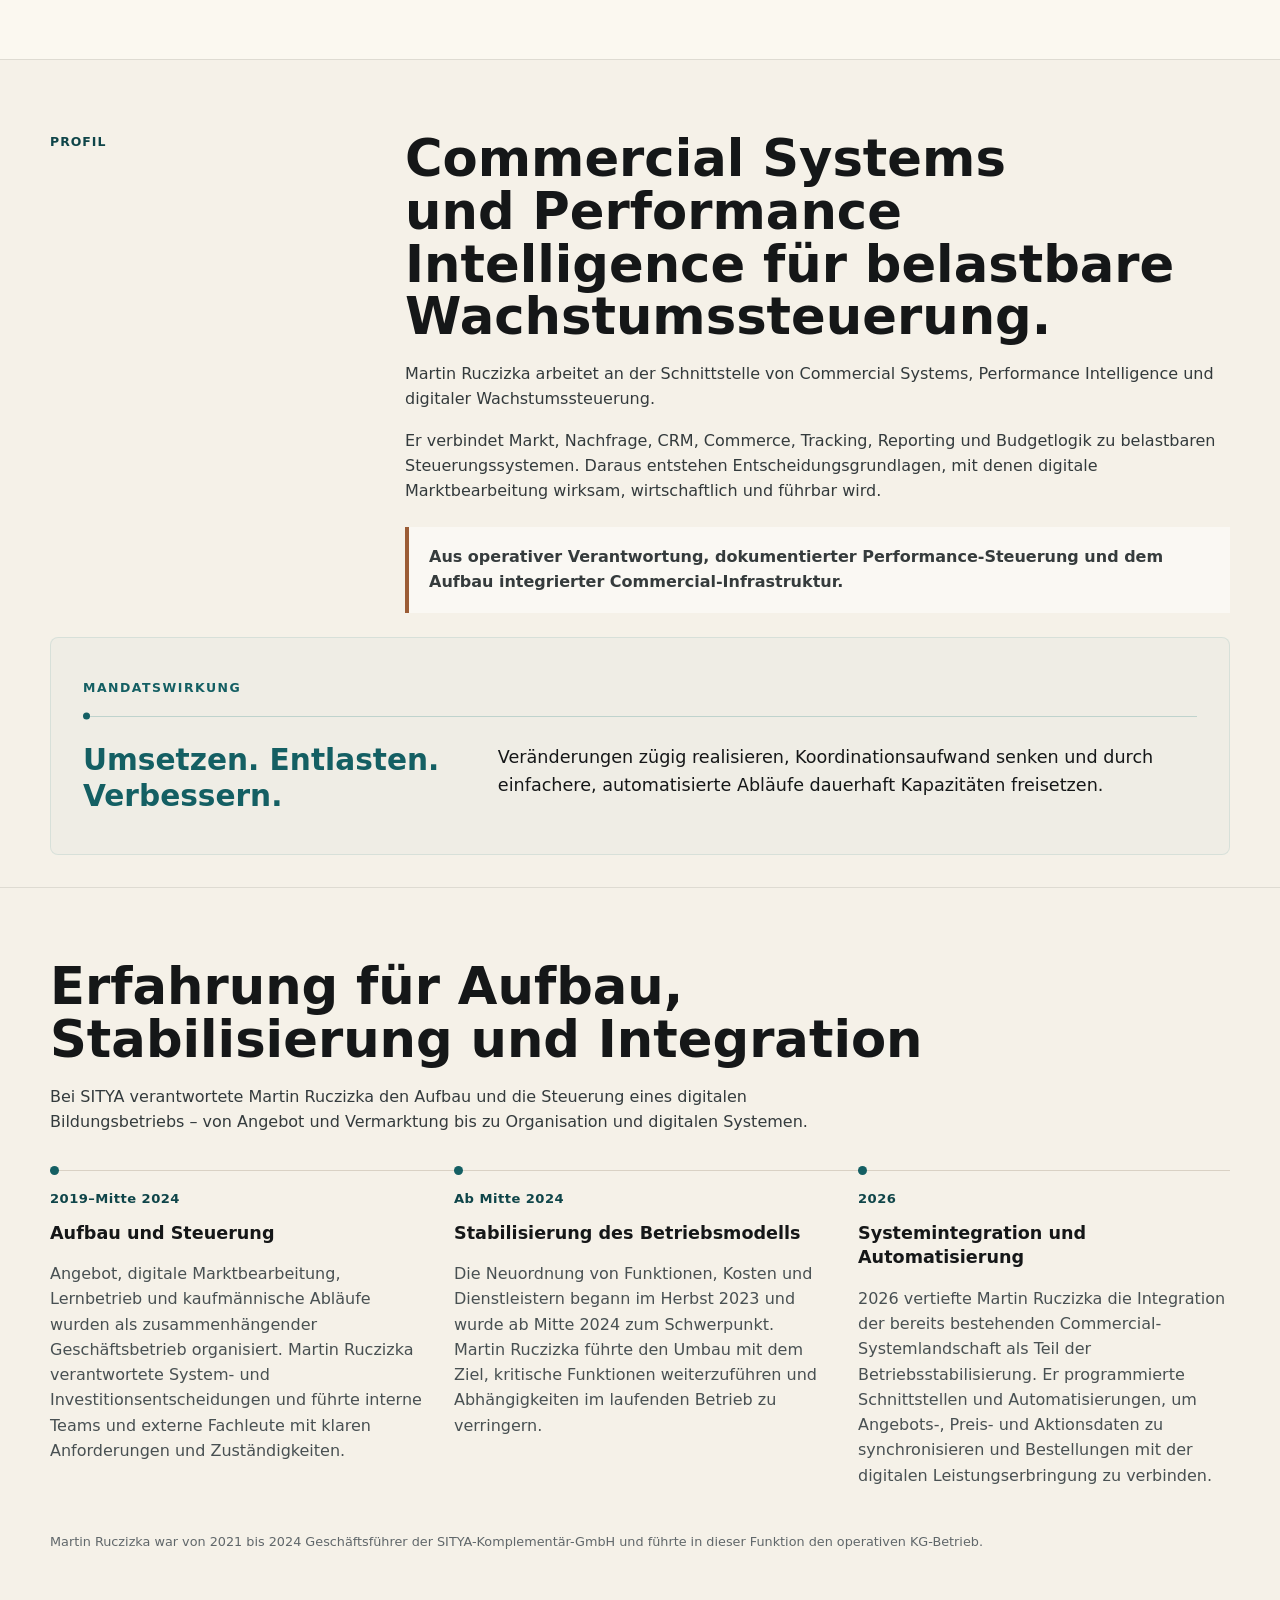
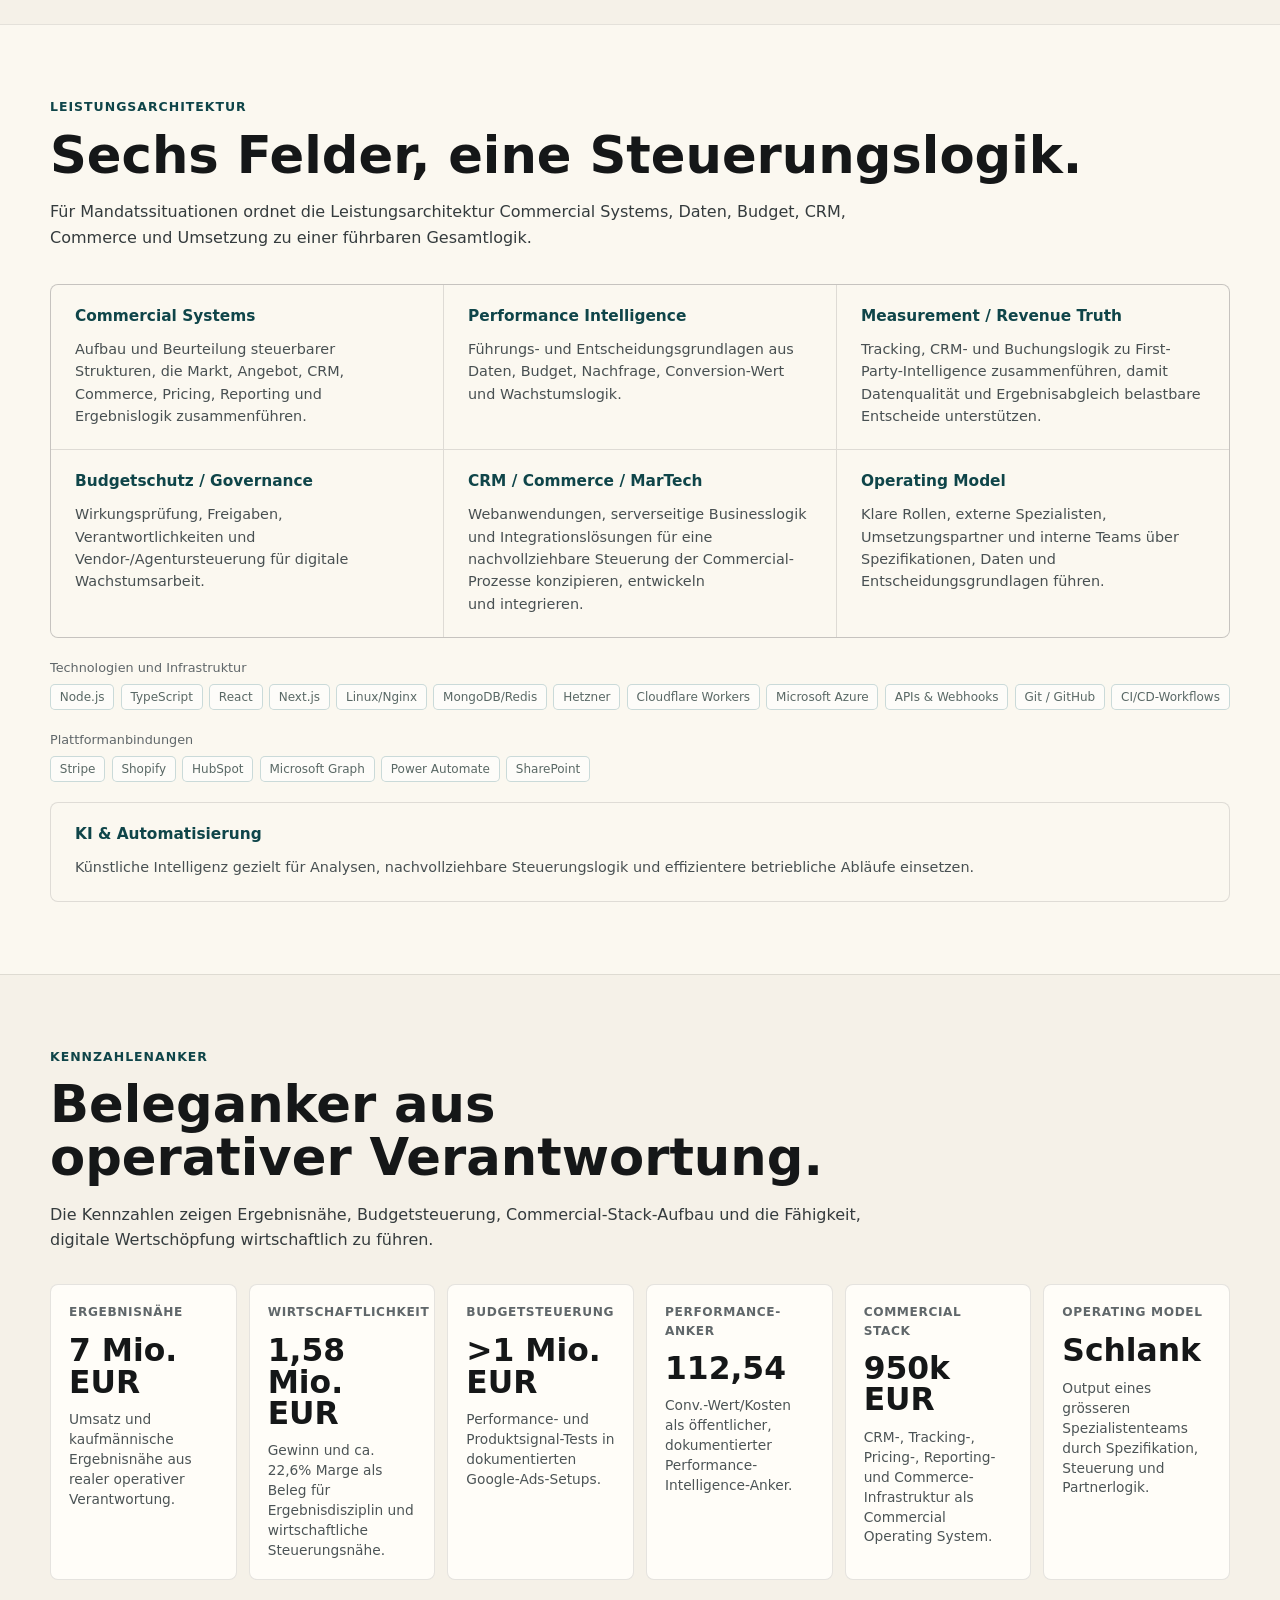
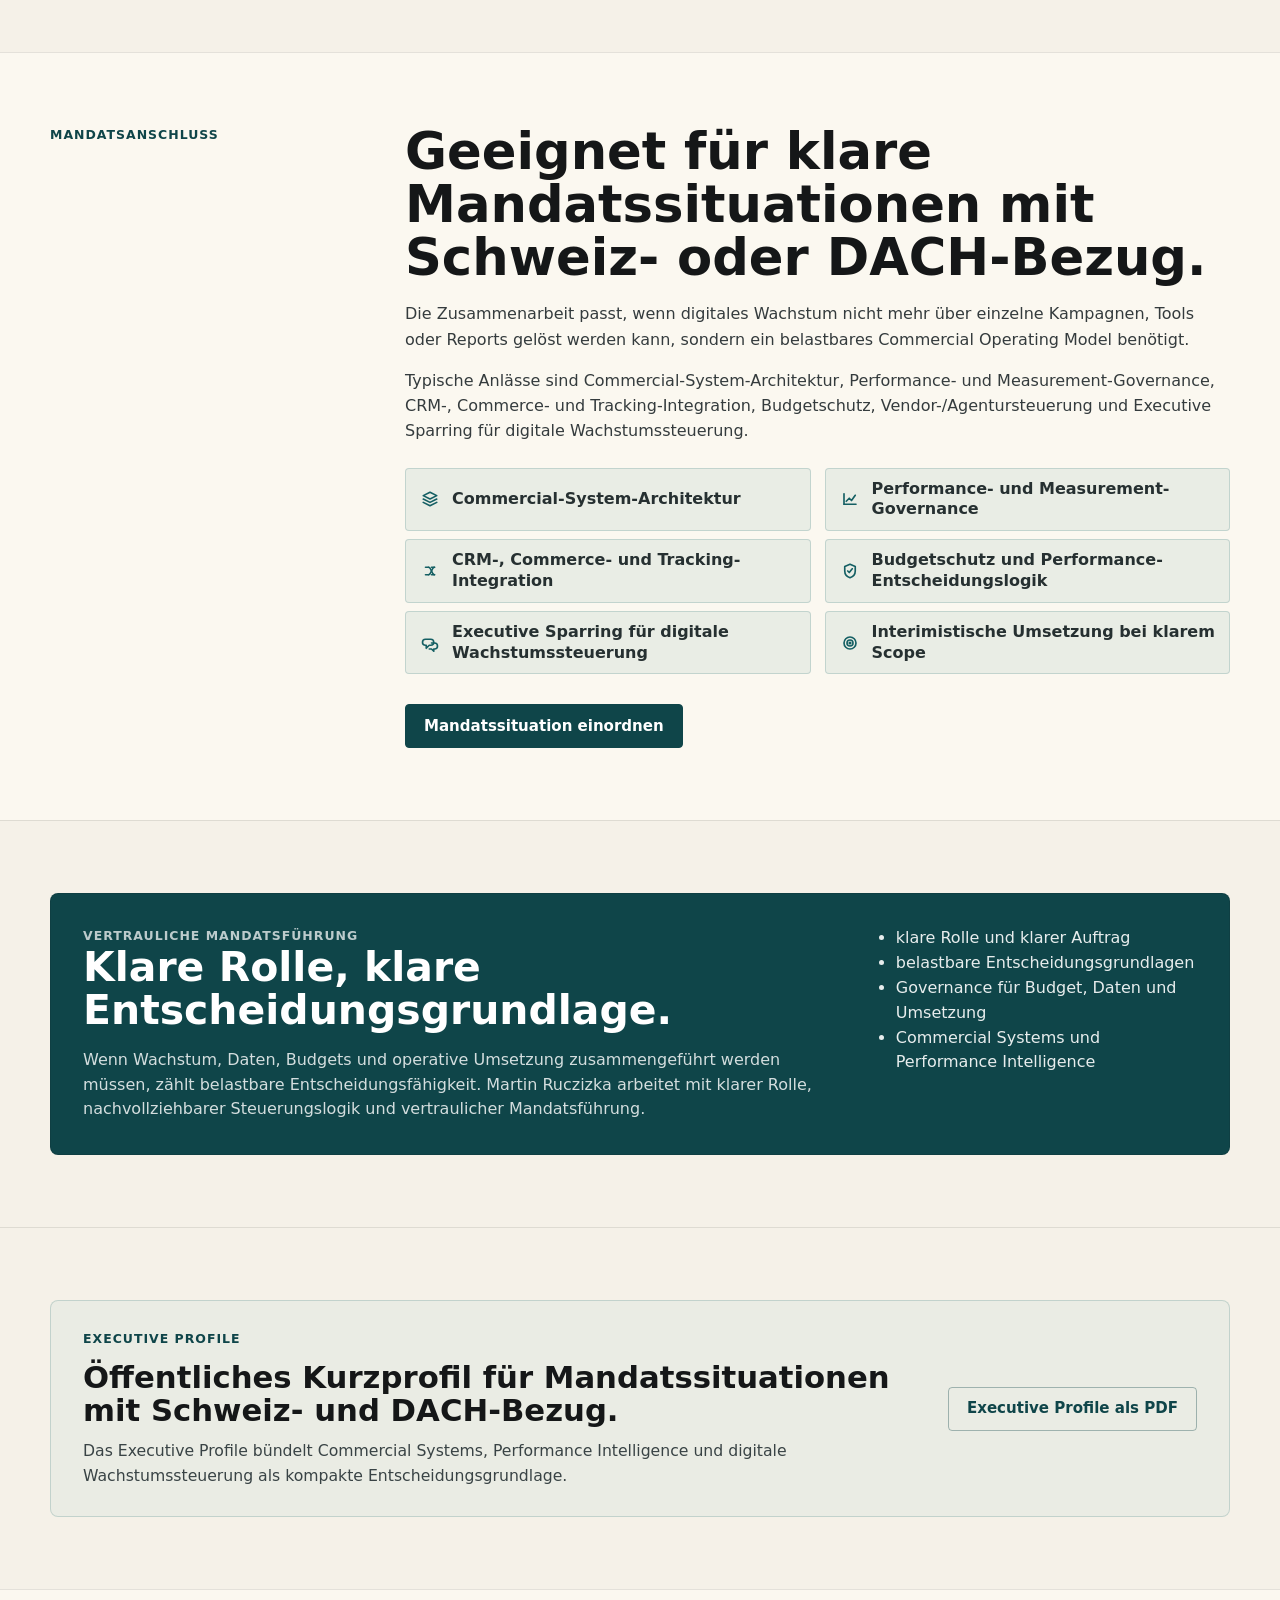
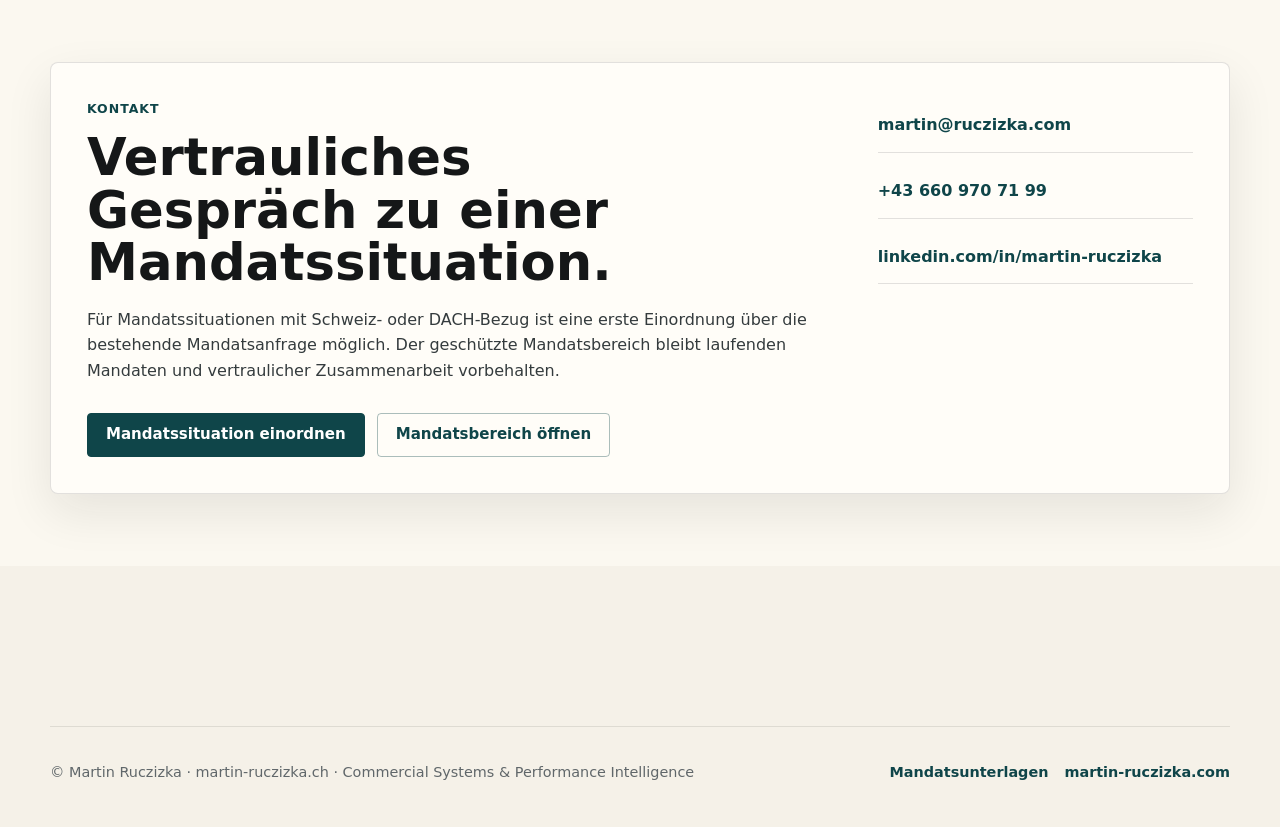
==== commit 4f795861: "Add approved Git GitHub and CI/CD technology badges" ====
--- a/index.html
+++ b/index.html
@@ -1007,7 +1007,7 @@
           <div class="ch-technology-layers">
             <div class="ch-platforms">
               <h3>Technologien und Infrastruktur</h3>
-              <ul><li>Node.js</li><li>TypeScript</li><li>React</li><li>Next.js</li><li>Linux/Nginx</li><li>MongoDB/Redis</li><li>Hetzner</li><li>Cloudflare Workers</li><li>Microsoft Azure</li><li>APIs &amp; Webhooks</li></ul>
+              <ul><li>Node.js</li><li>TypeScript</li><li>React</li><li>Next.js</li><li>Linux/Nginx</li><li>MongoDB/Redis</li><li>Hetzner</li><li>Cloudflare Workers</li><li>Microsoft Azure</li><li>APIs &amp; Webhooks</li><li>Git / GitHub</li><li>CI/CD-Workflows</li></ul>
             </div>
             <div class="ch-platforms">
               <h3>Plattformanbindungen</h3>
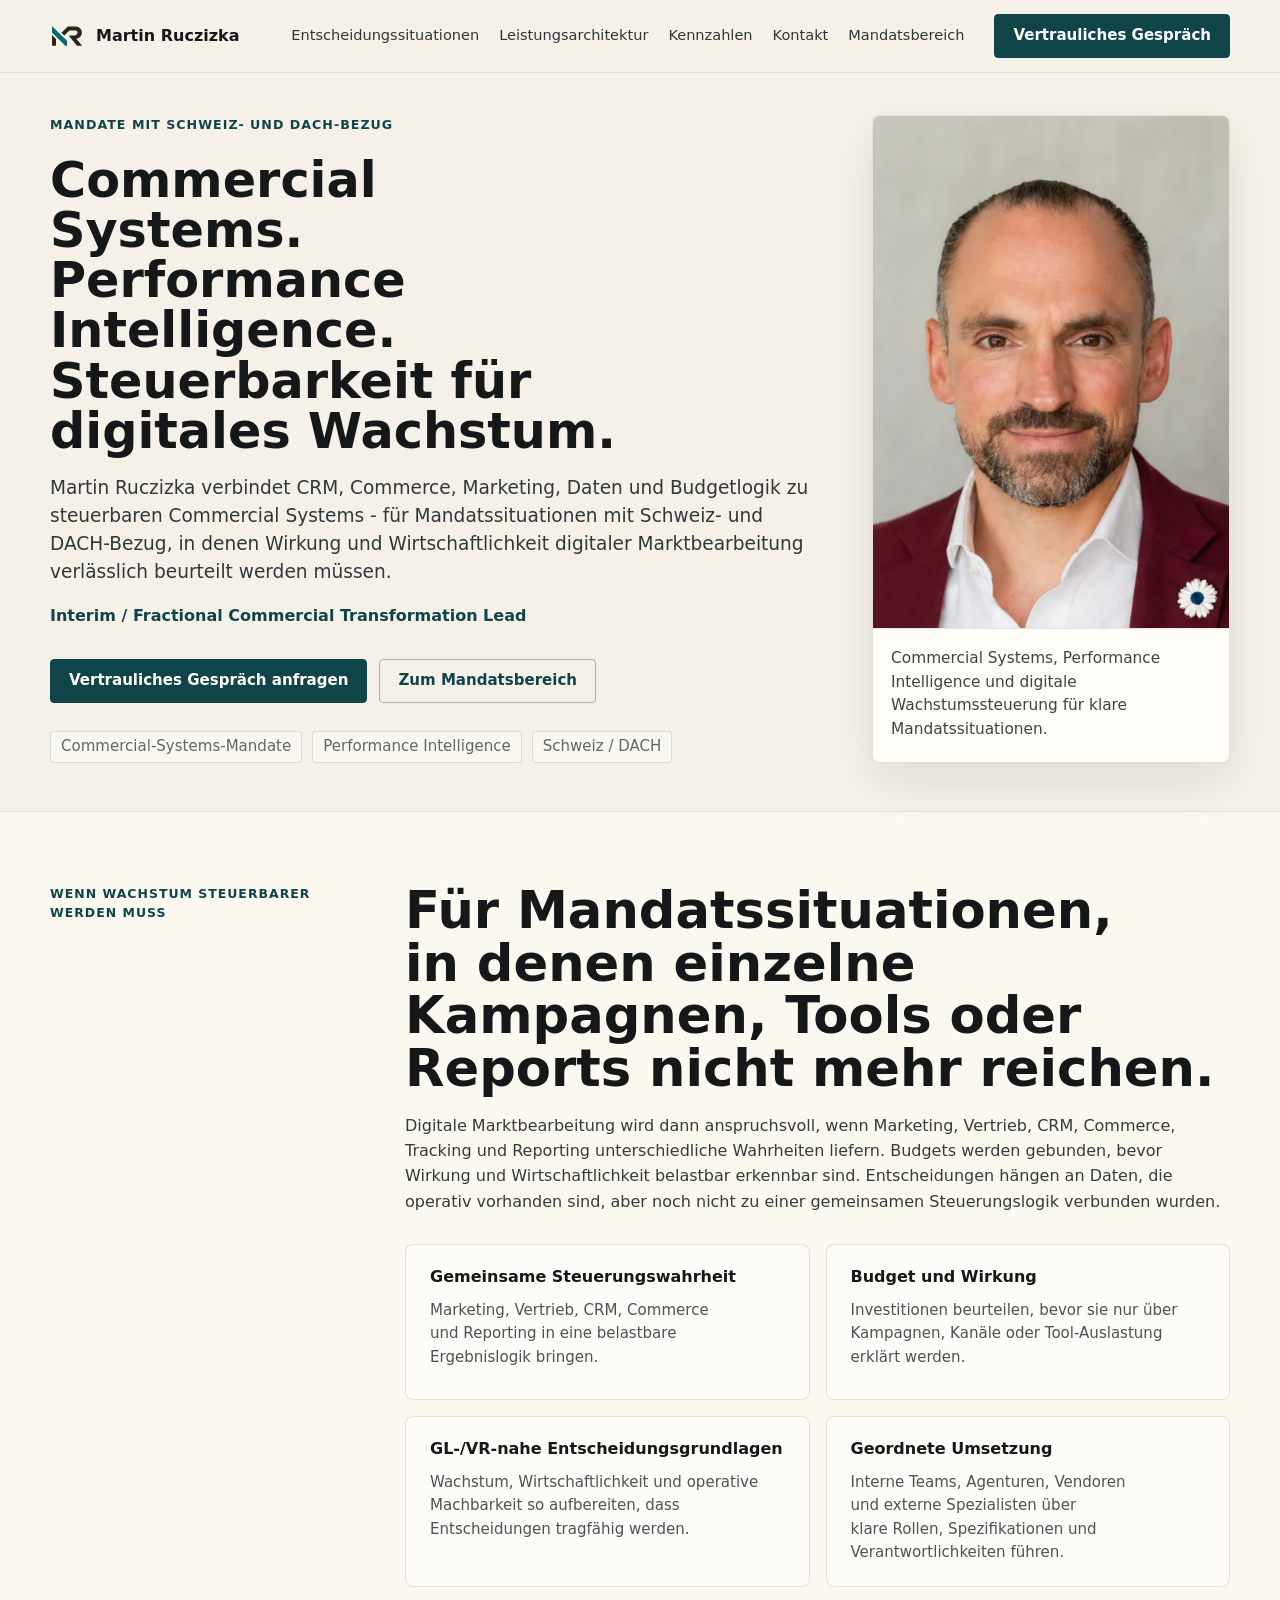
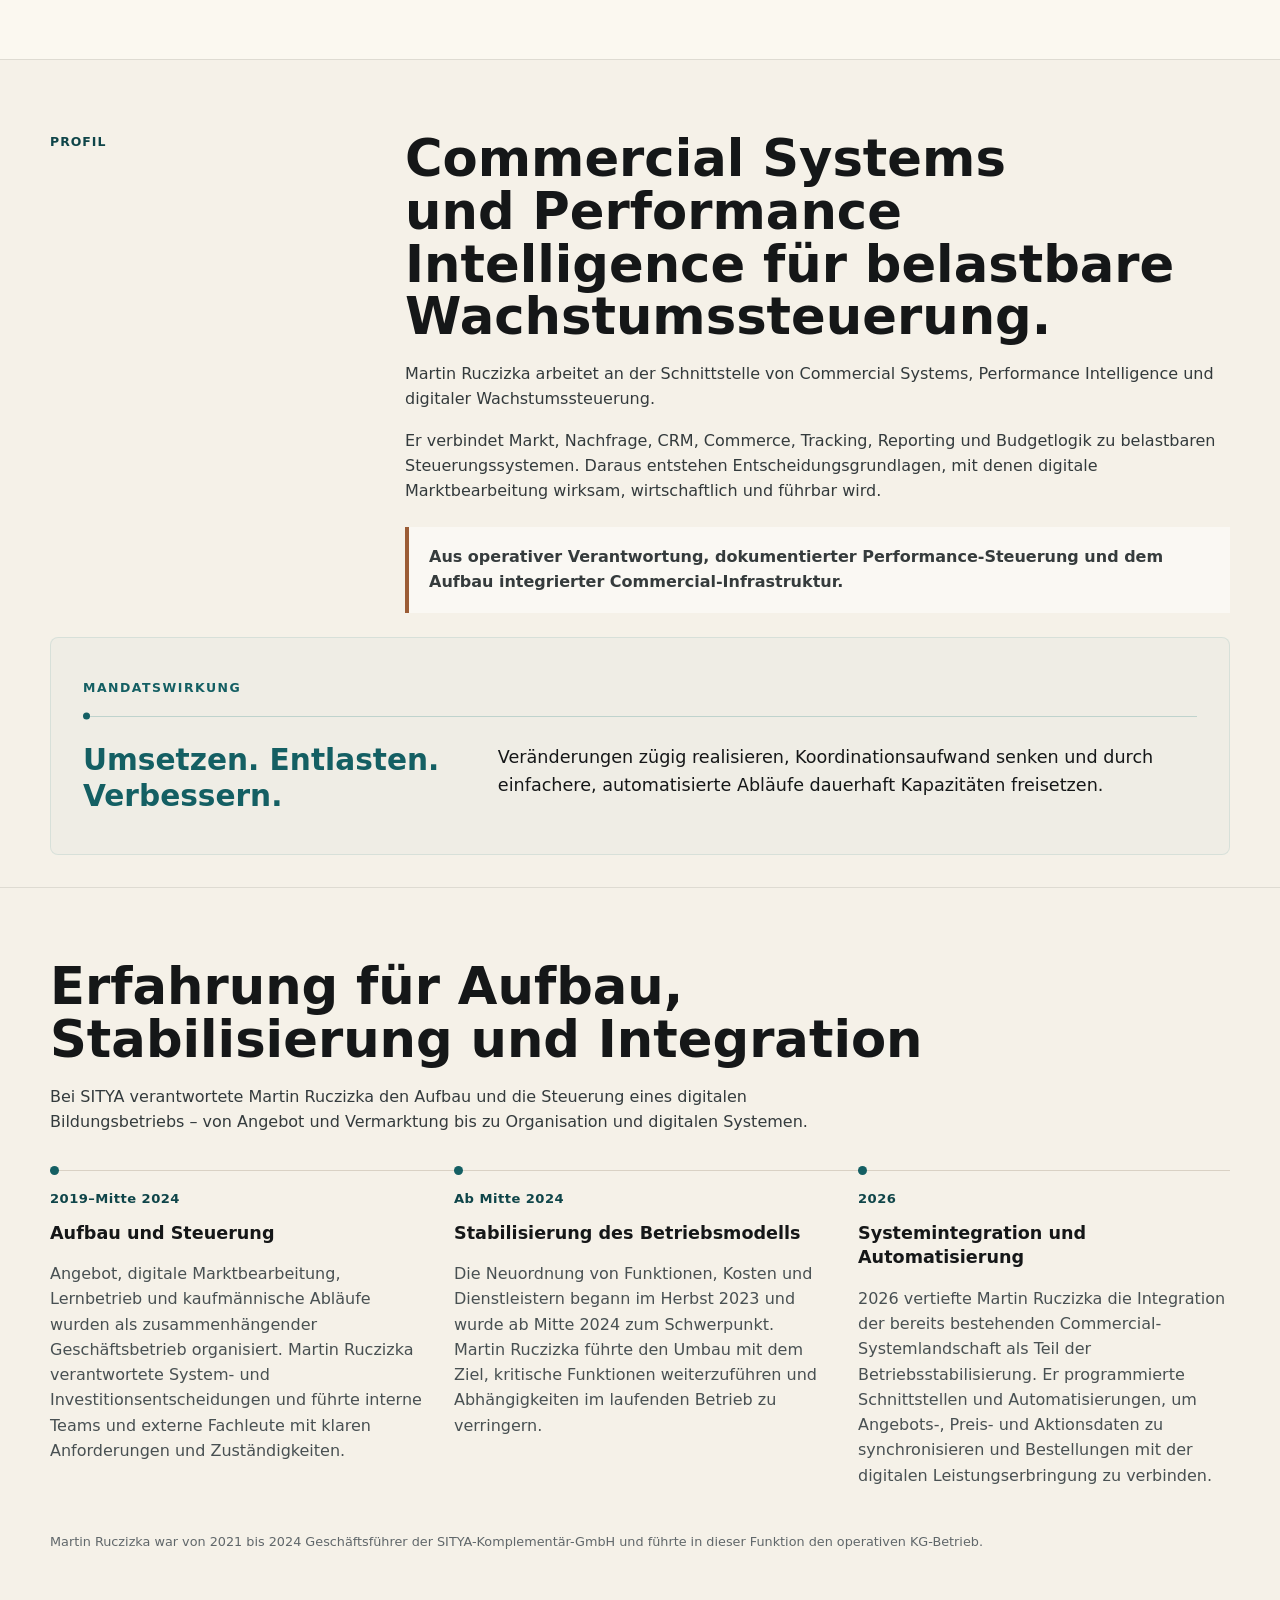
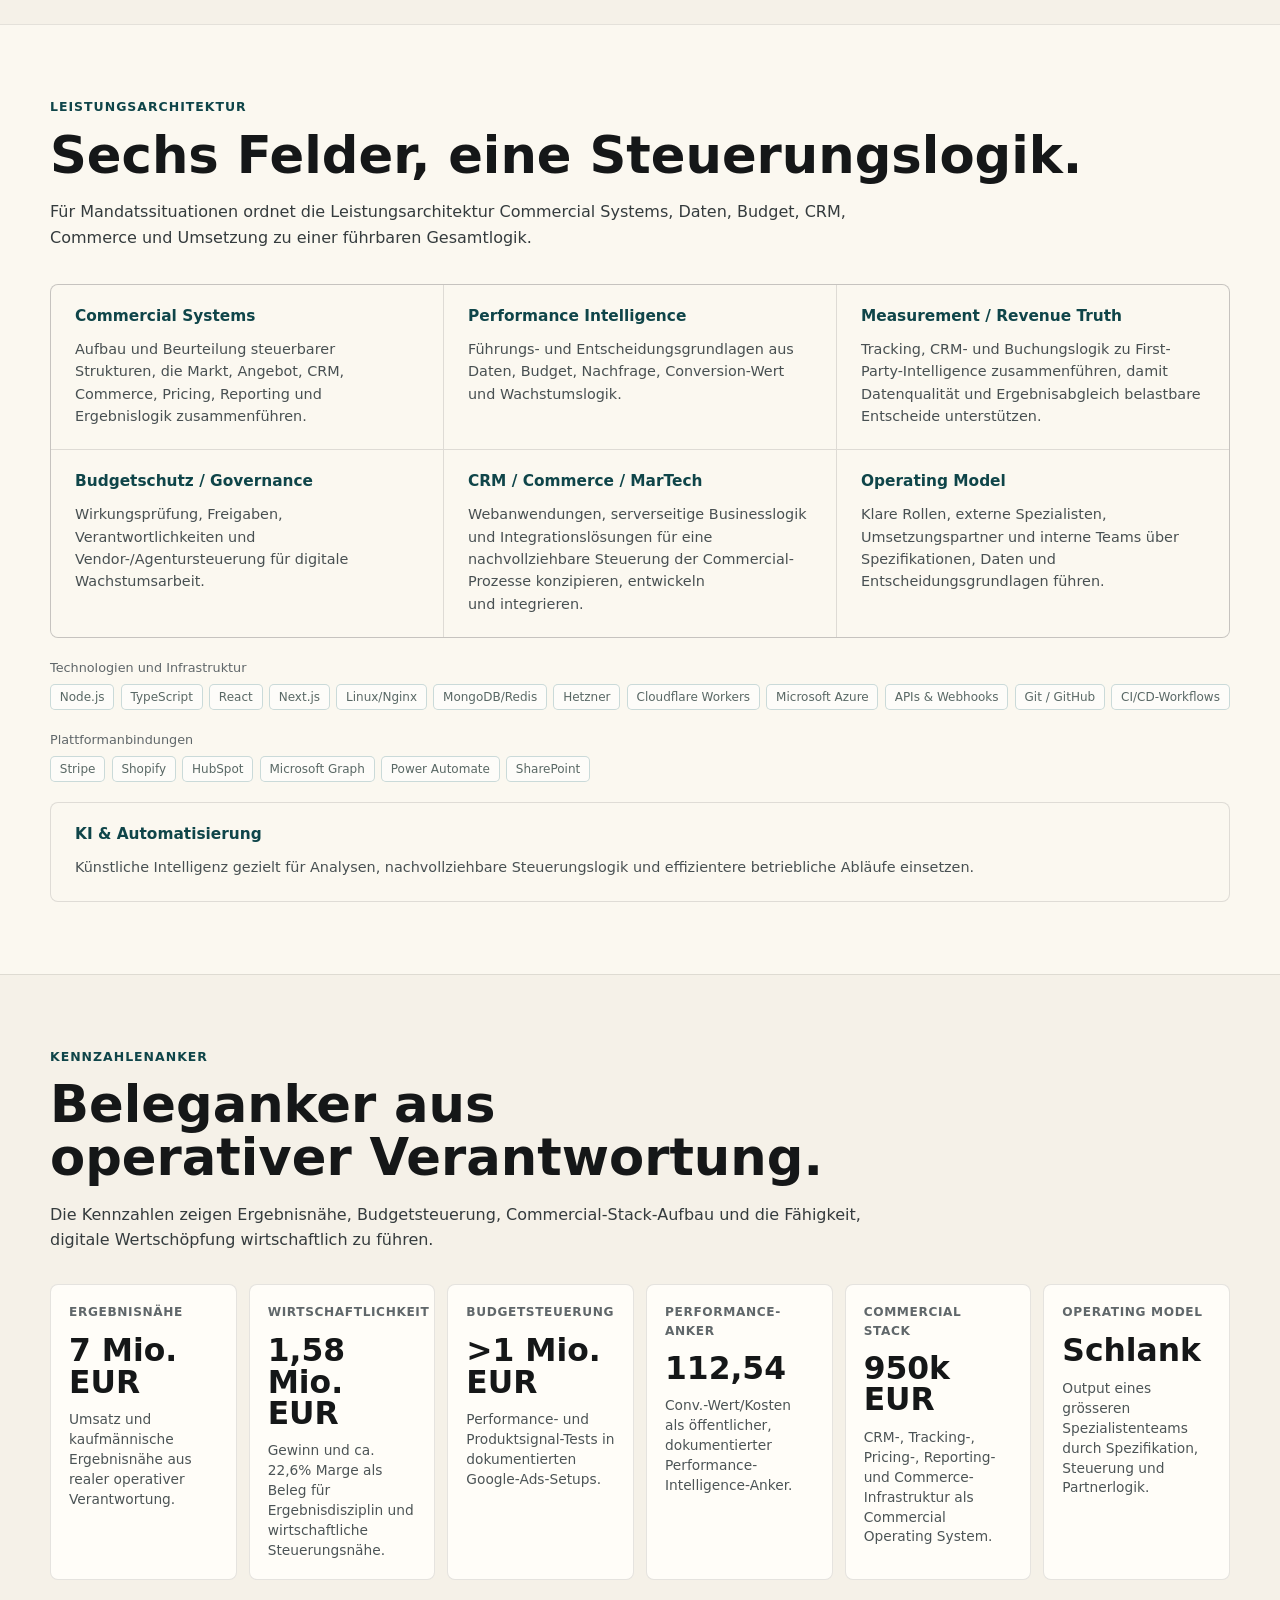
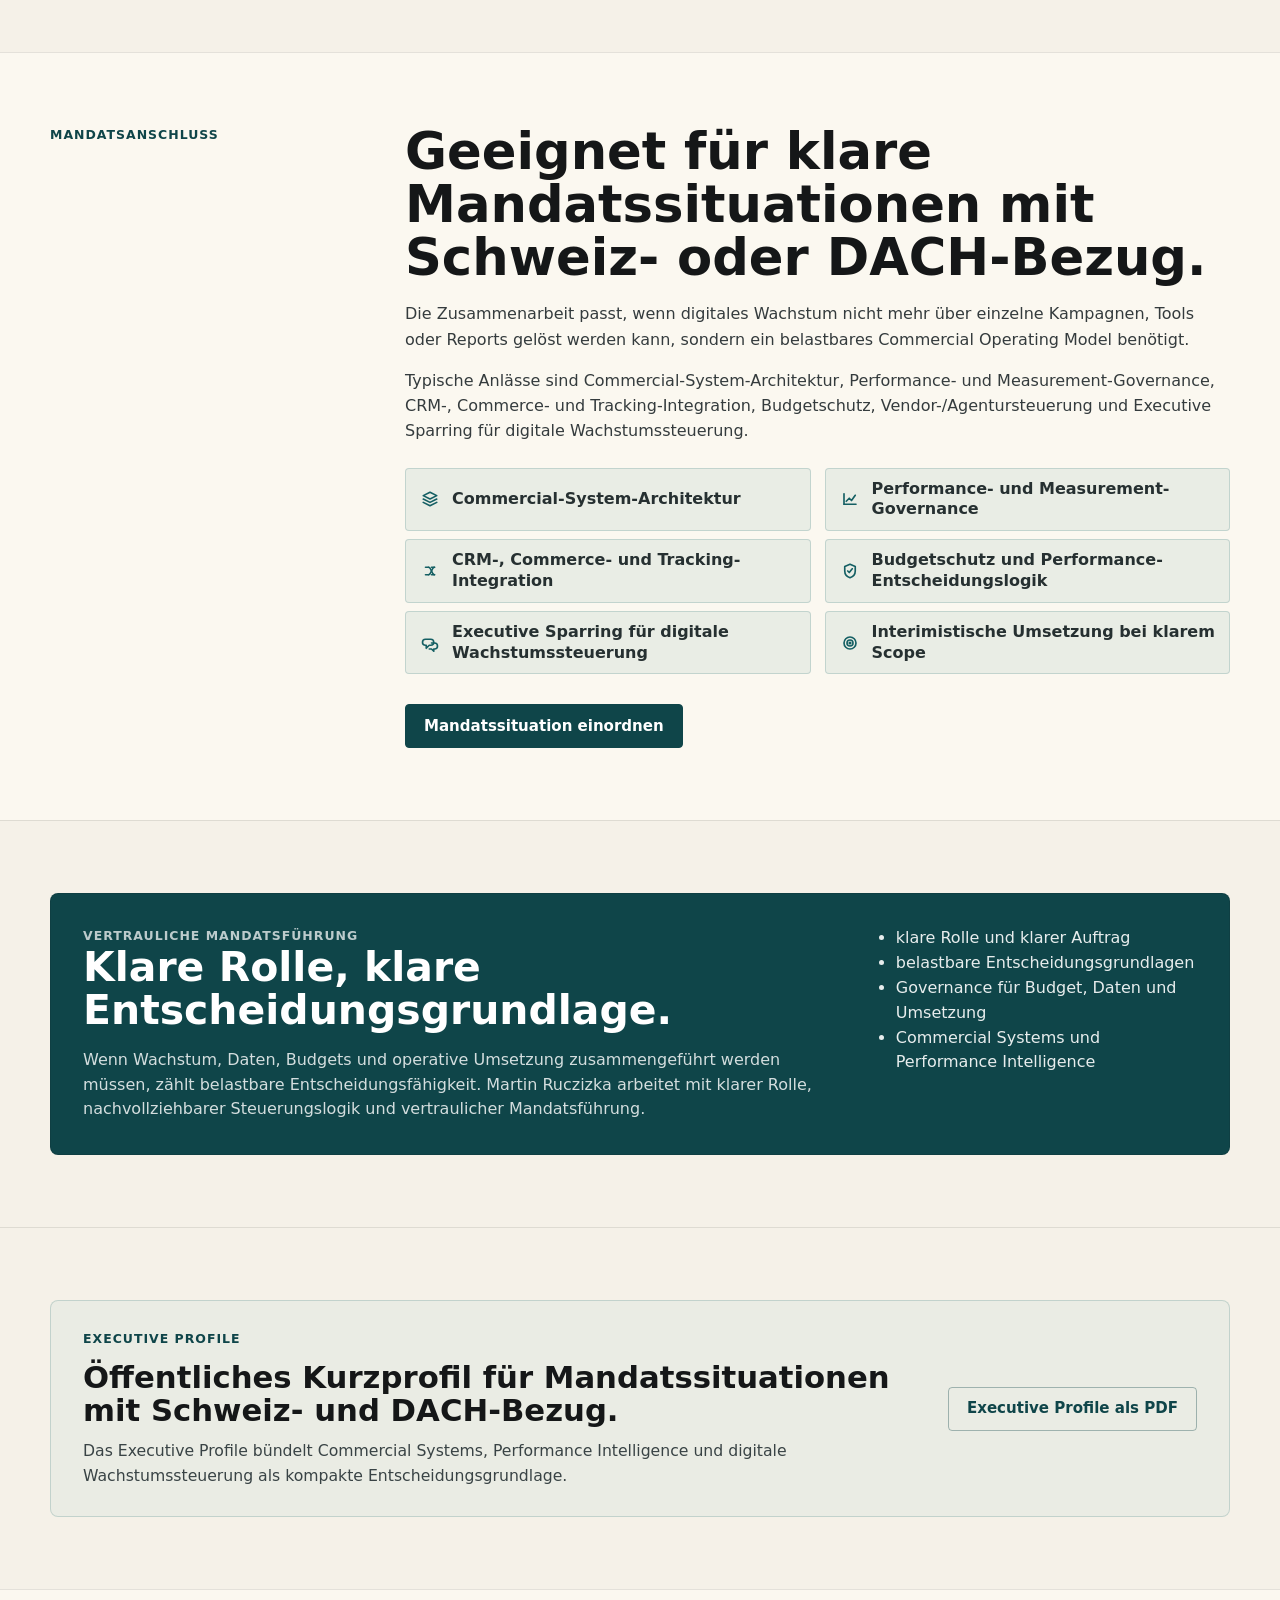
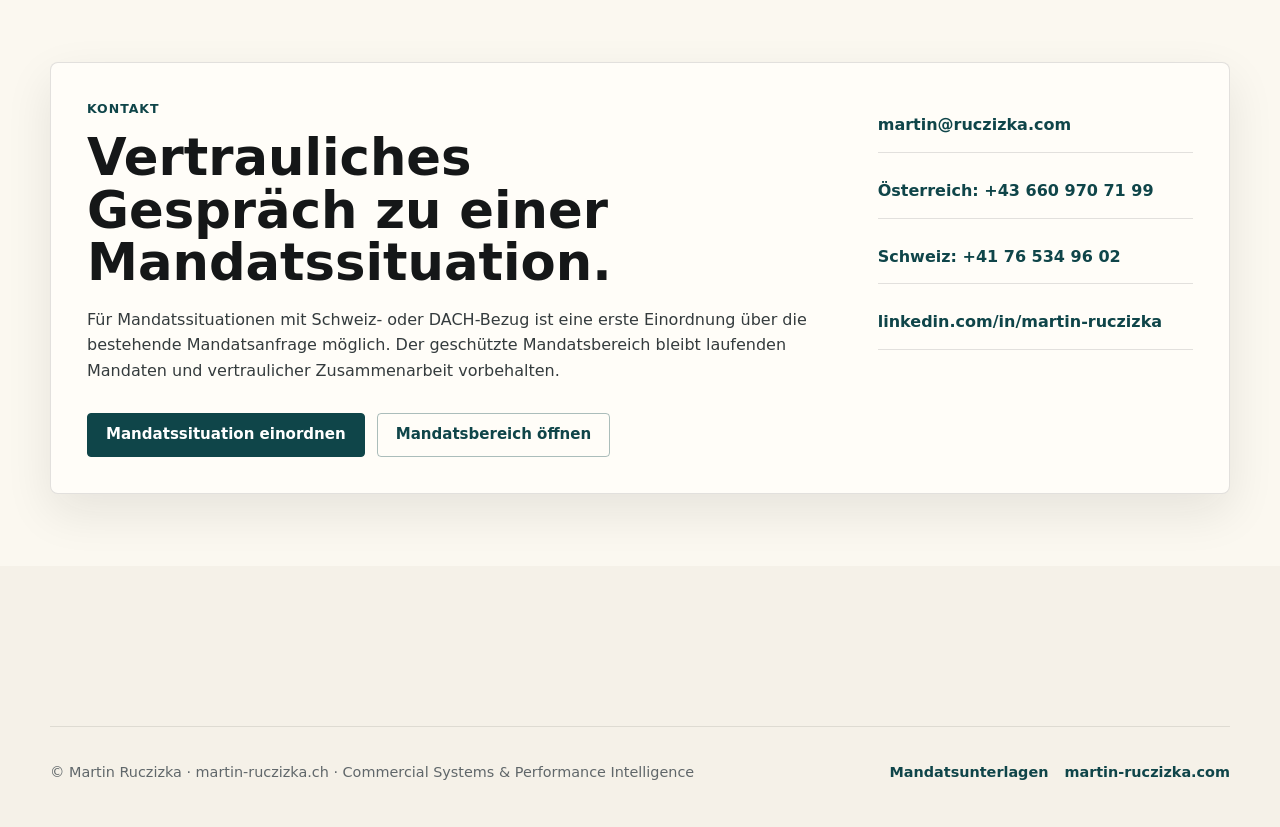
==== commit d139b7b0: "Add approved Austrian and Swiss phone contact links" ====
--- a/index.html
+++ b/index.html
@@ -1133,7 +1133,8 @@
             </div>
             <div class="contact-links" aria-label="Direkte Kontaktdaten">
               <a href="mailto:martin@ruczizka.com">martin@ruczizka.com</a>
-              <a href="tel:+436609707199">+43 660 970 71 99</a>
+              <a href="tel:+436609707199">Österreich: +43 660 970 71 99</a>
+              <a href="tel:+41765349602">Schweiz: +41 76 534 96 02</a>
               <a href="https://www.linkedin.com/in/martin-ruczizka/">linkedin.com/in/martin-ruczizka</a>
             </div>
           </div>
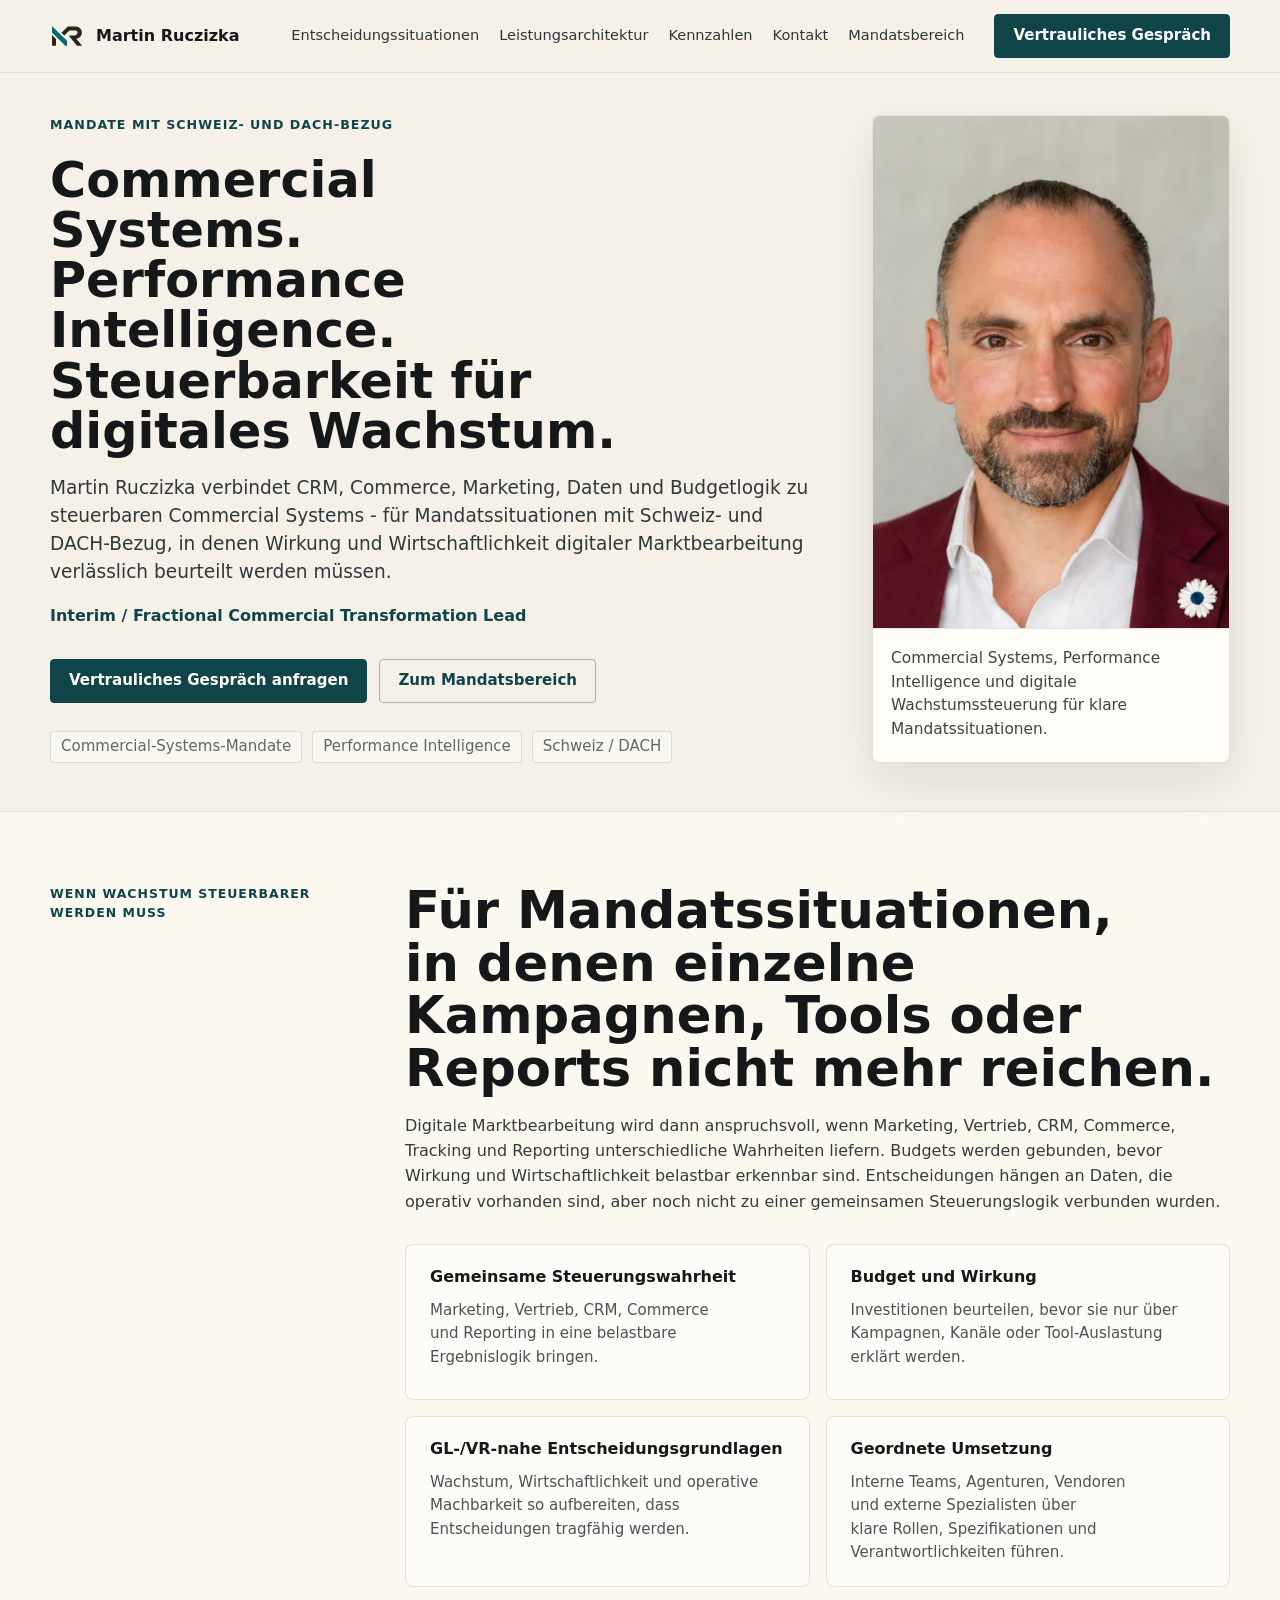
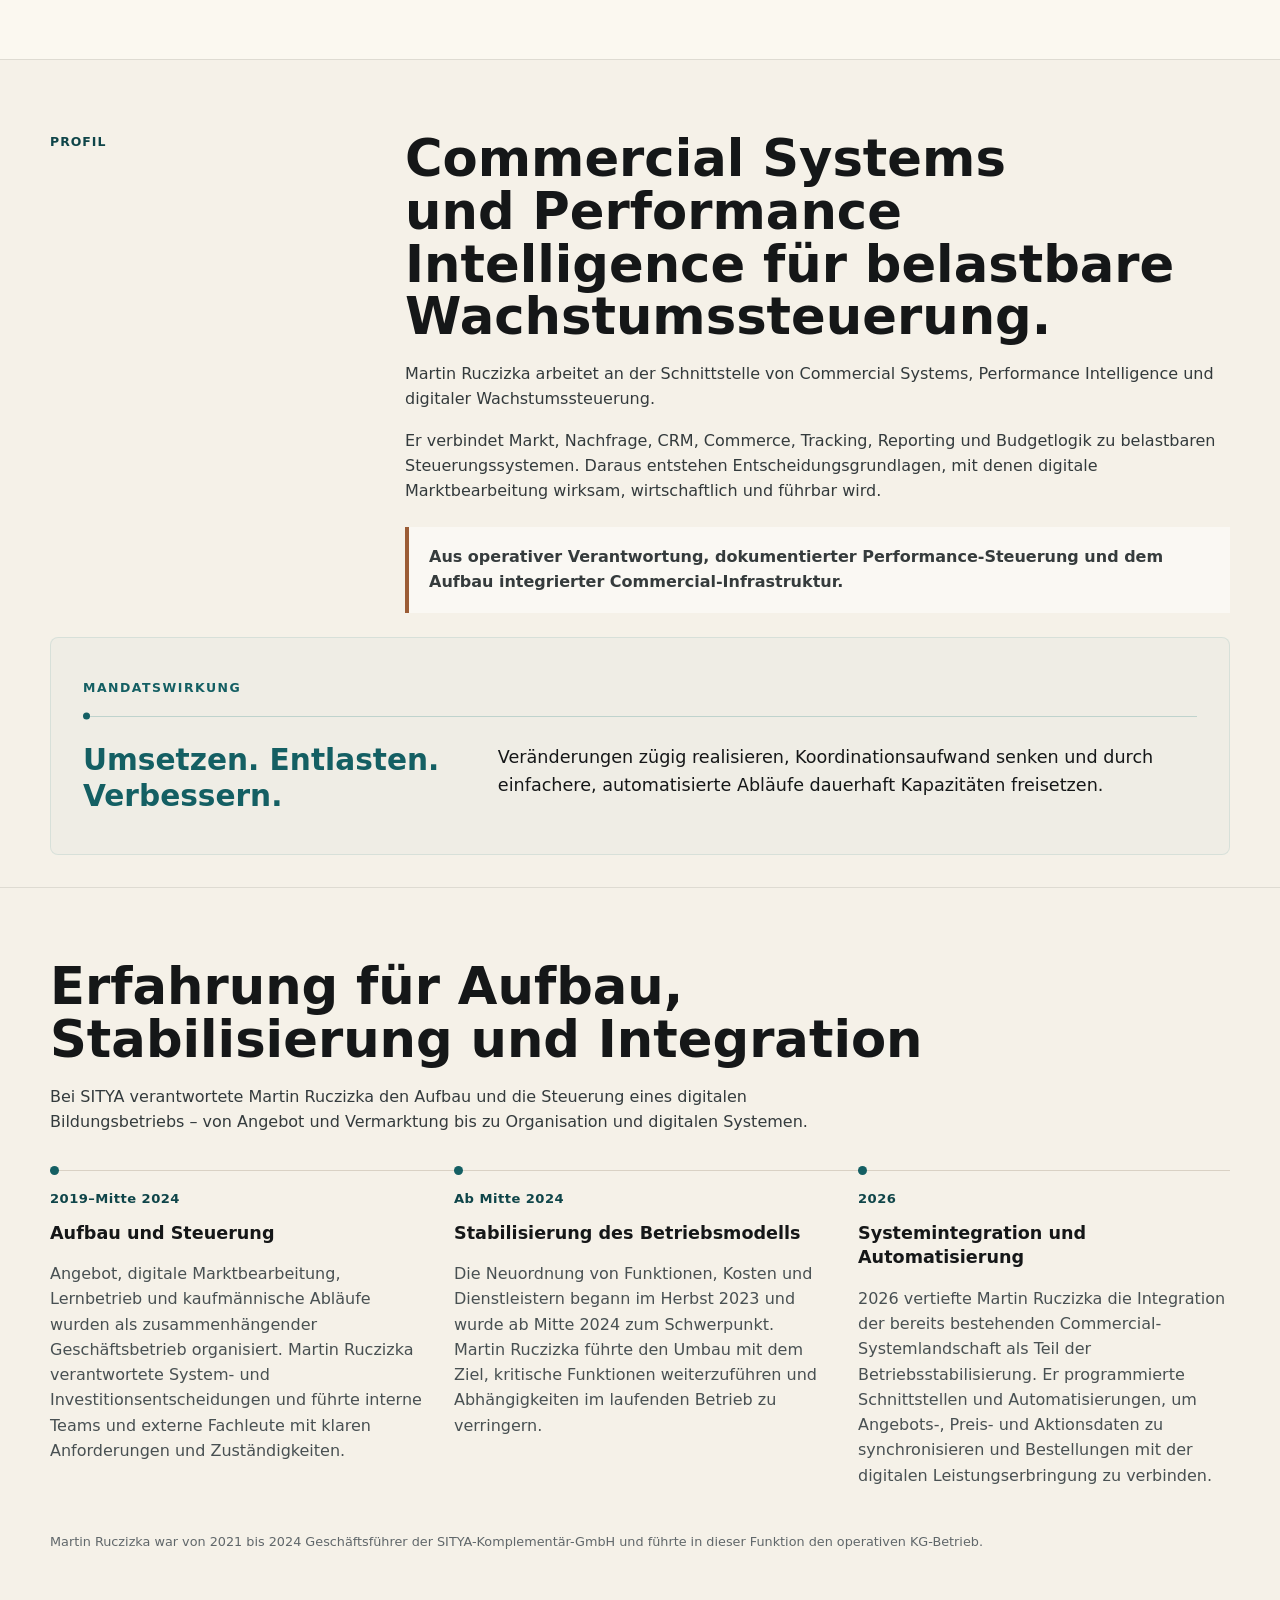
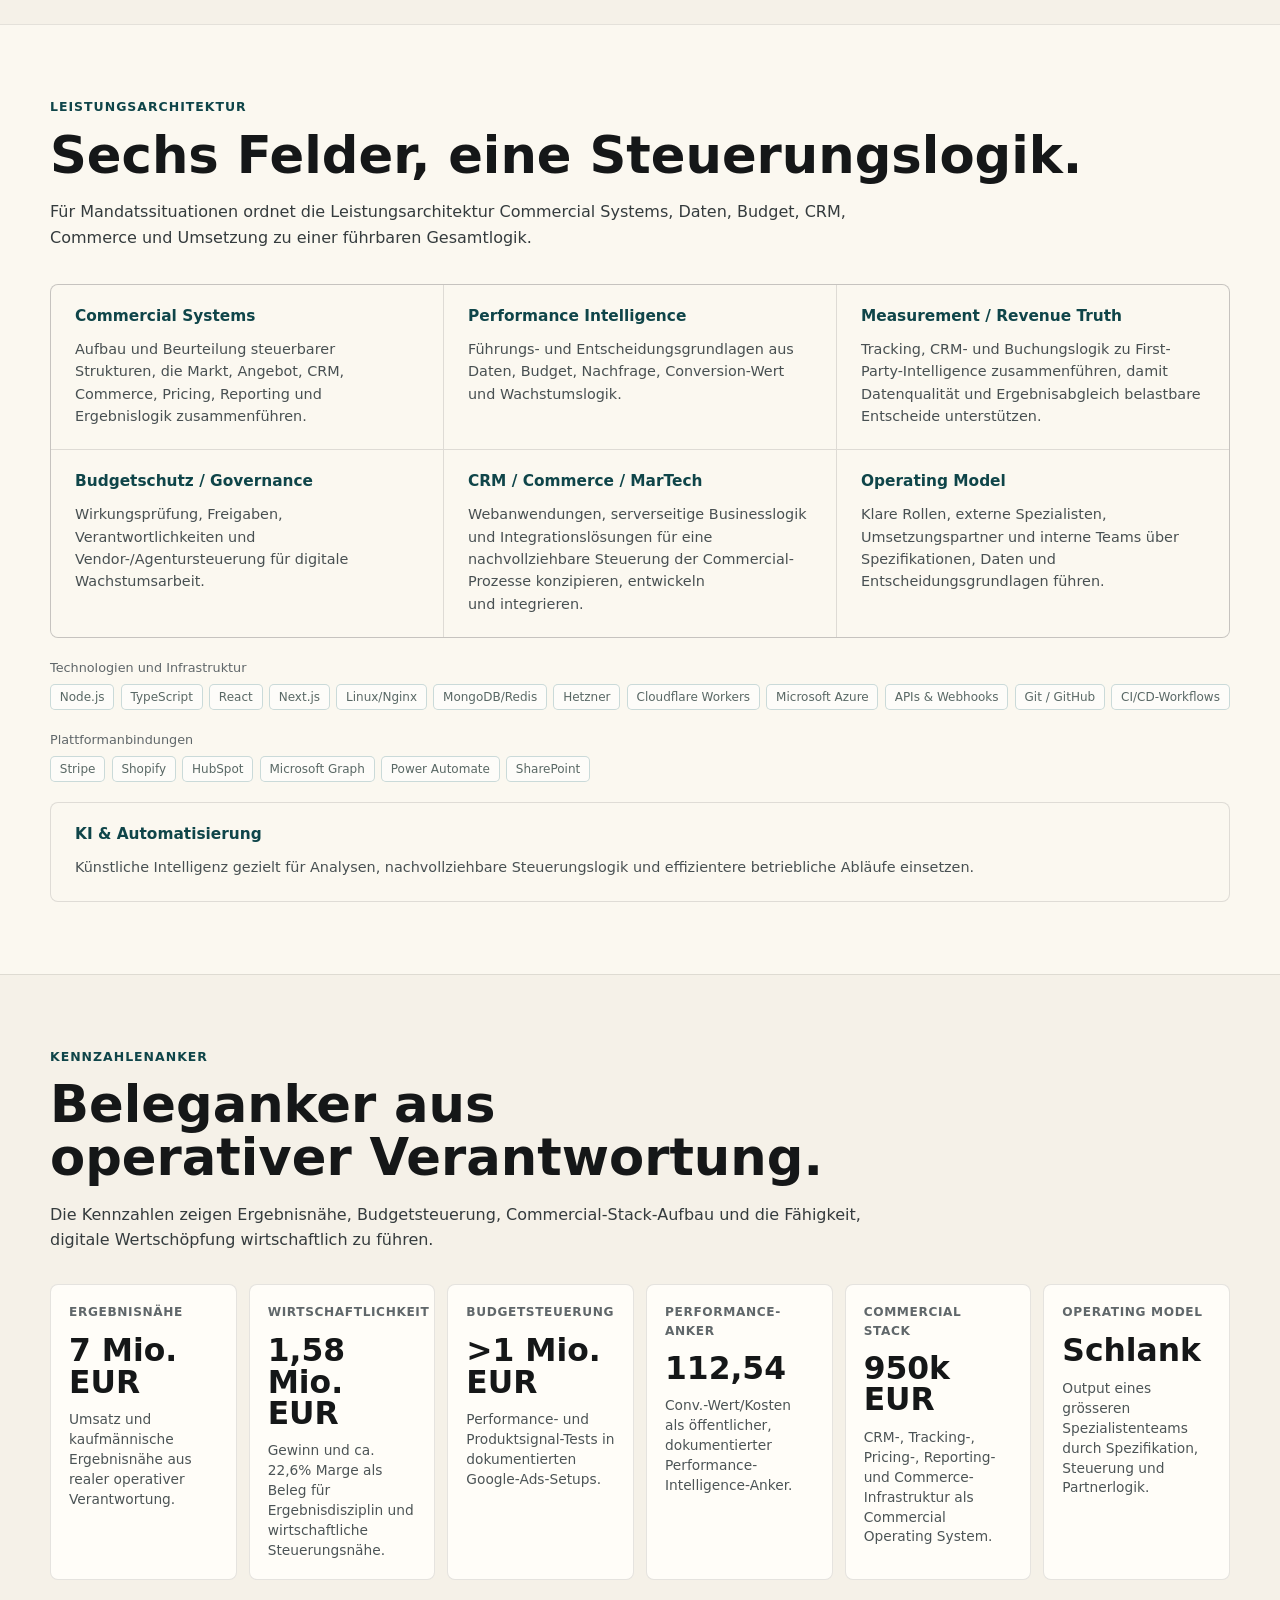
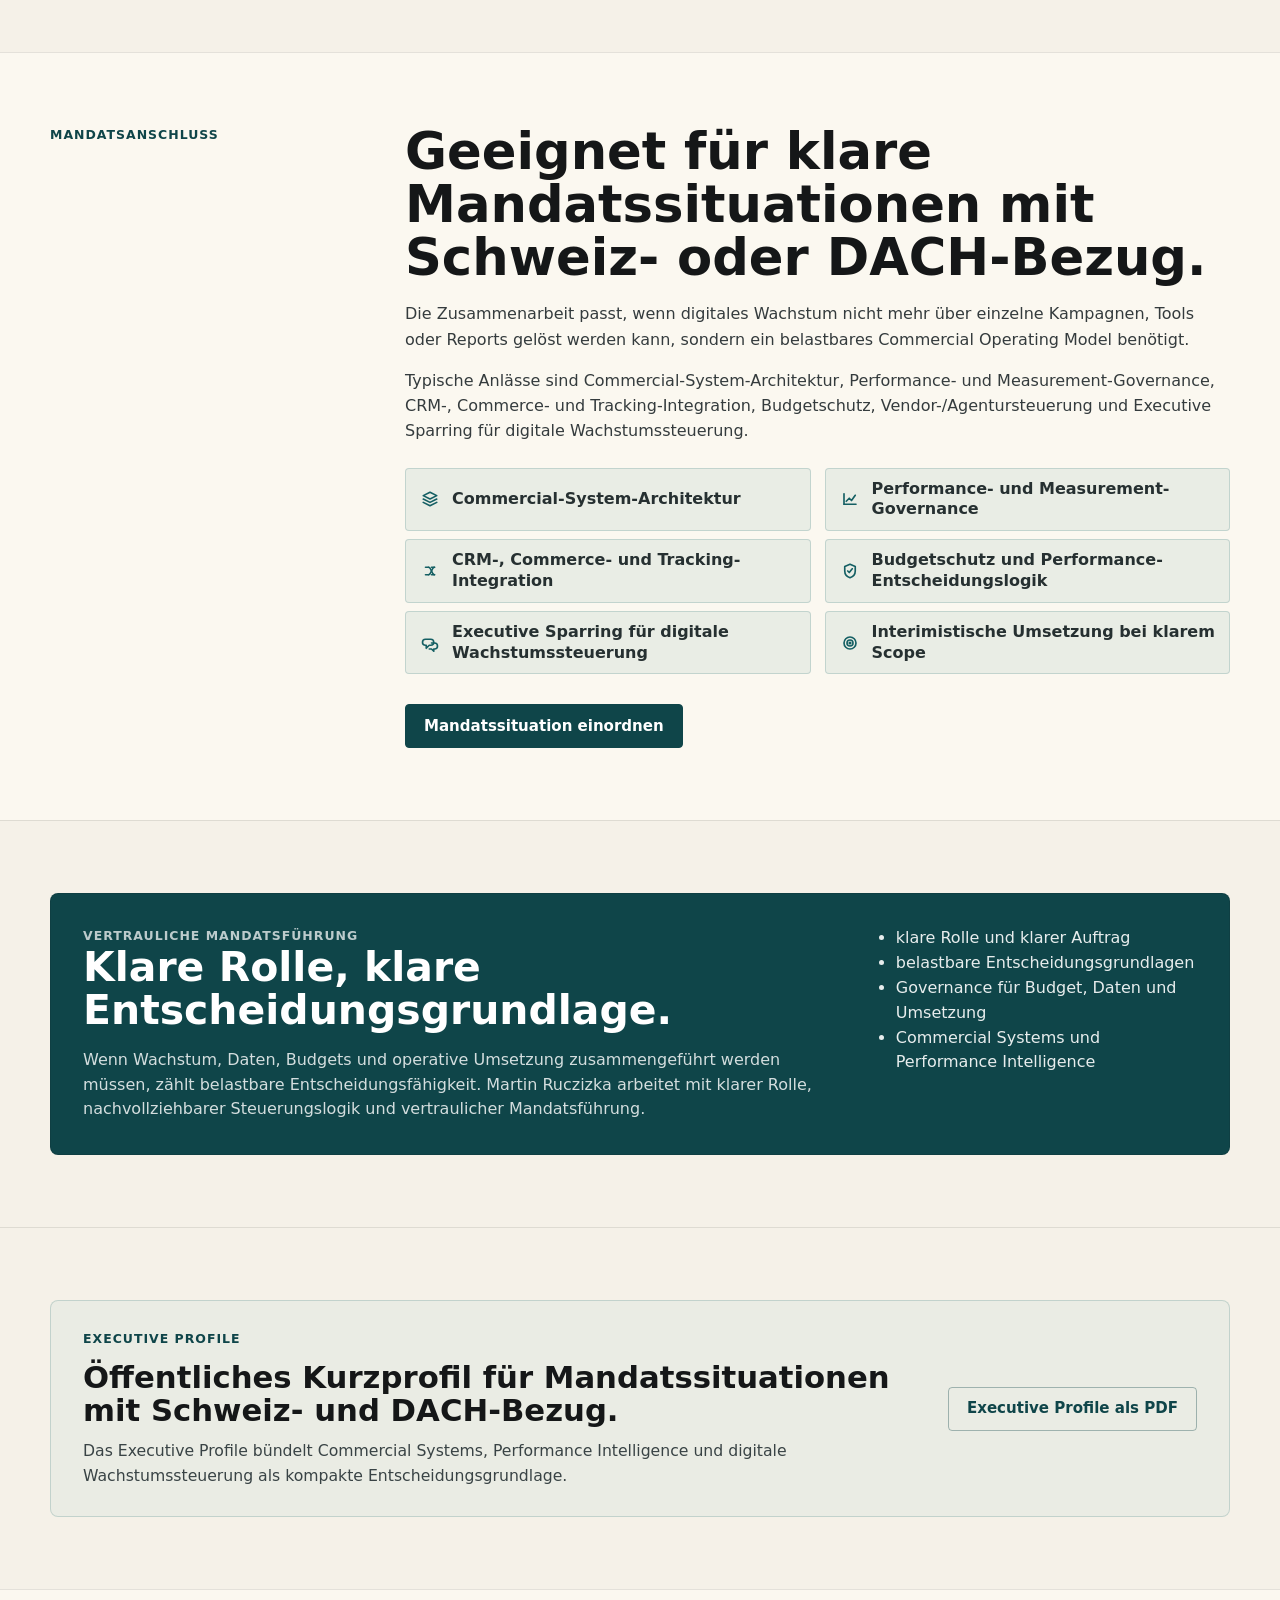
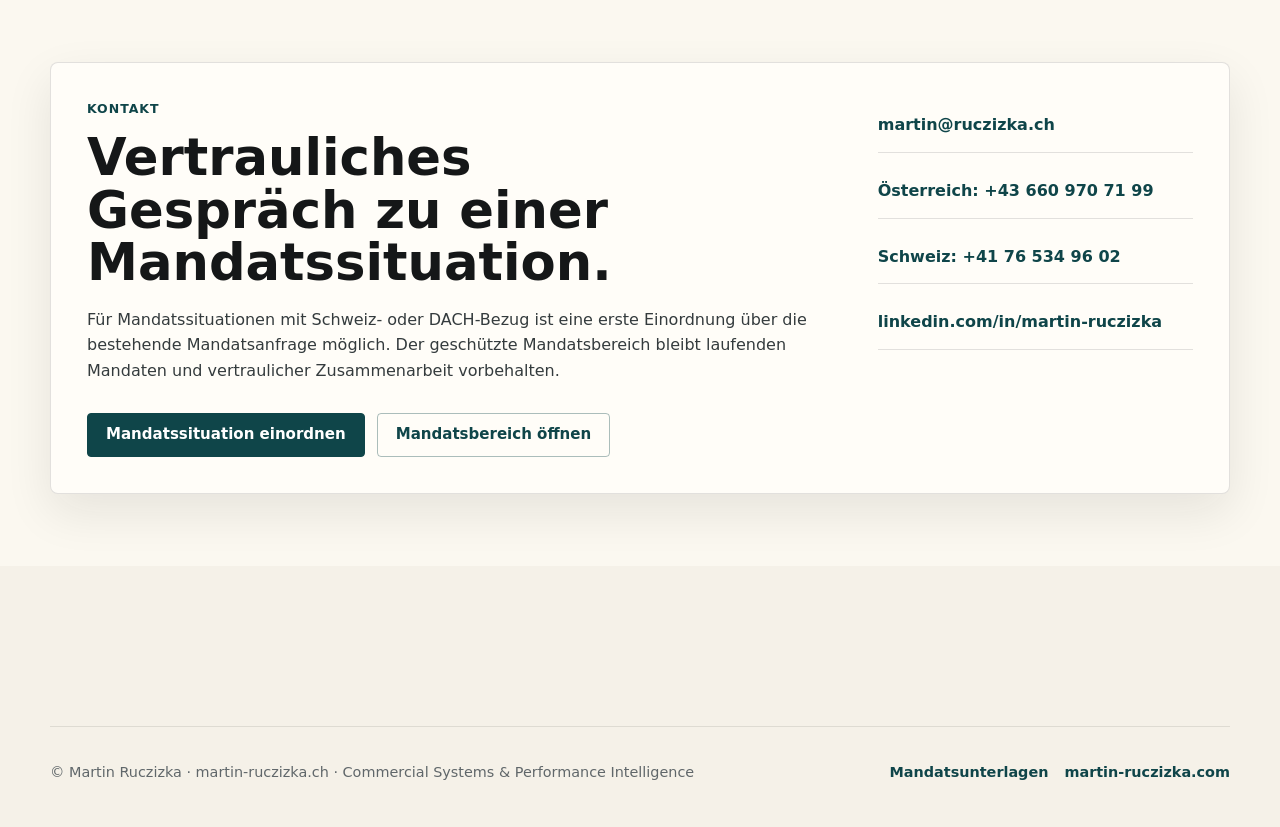
==== commit 0fdf2dae: "Correct CH website contact email to martin@ruczizka.ch" ====
--- a/index.html
+++ b/index.html
@@ -1132,7 +1132,7 @@
               </div>
             </div>
             <div class="contact-links" aria-label="Direkte Kontaktdaten">
-              <a href="mailto:martin@ruczizka.com">martin@ruczizka.com</a>
+              <a href="mailto:martin@ruczizka.ch">martin@ruczizka.ch</a>
               <a href="tel:+436609707199">Österreich: +43 660 970 71 99</a>
               <a href="tel:+41765349602">Schweiz: +41 76 534 96 02</a>
               <a href="https://www.linkedin.com/in/martin-ruczizka/">linkedin.com/in/martin-ruczizka</a>
